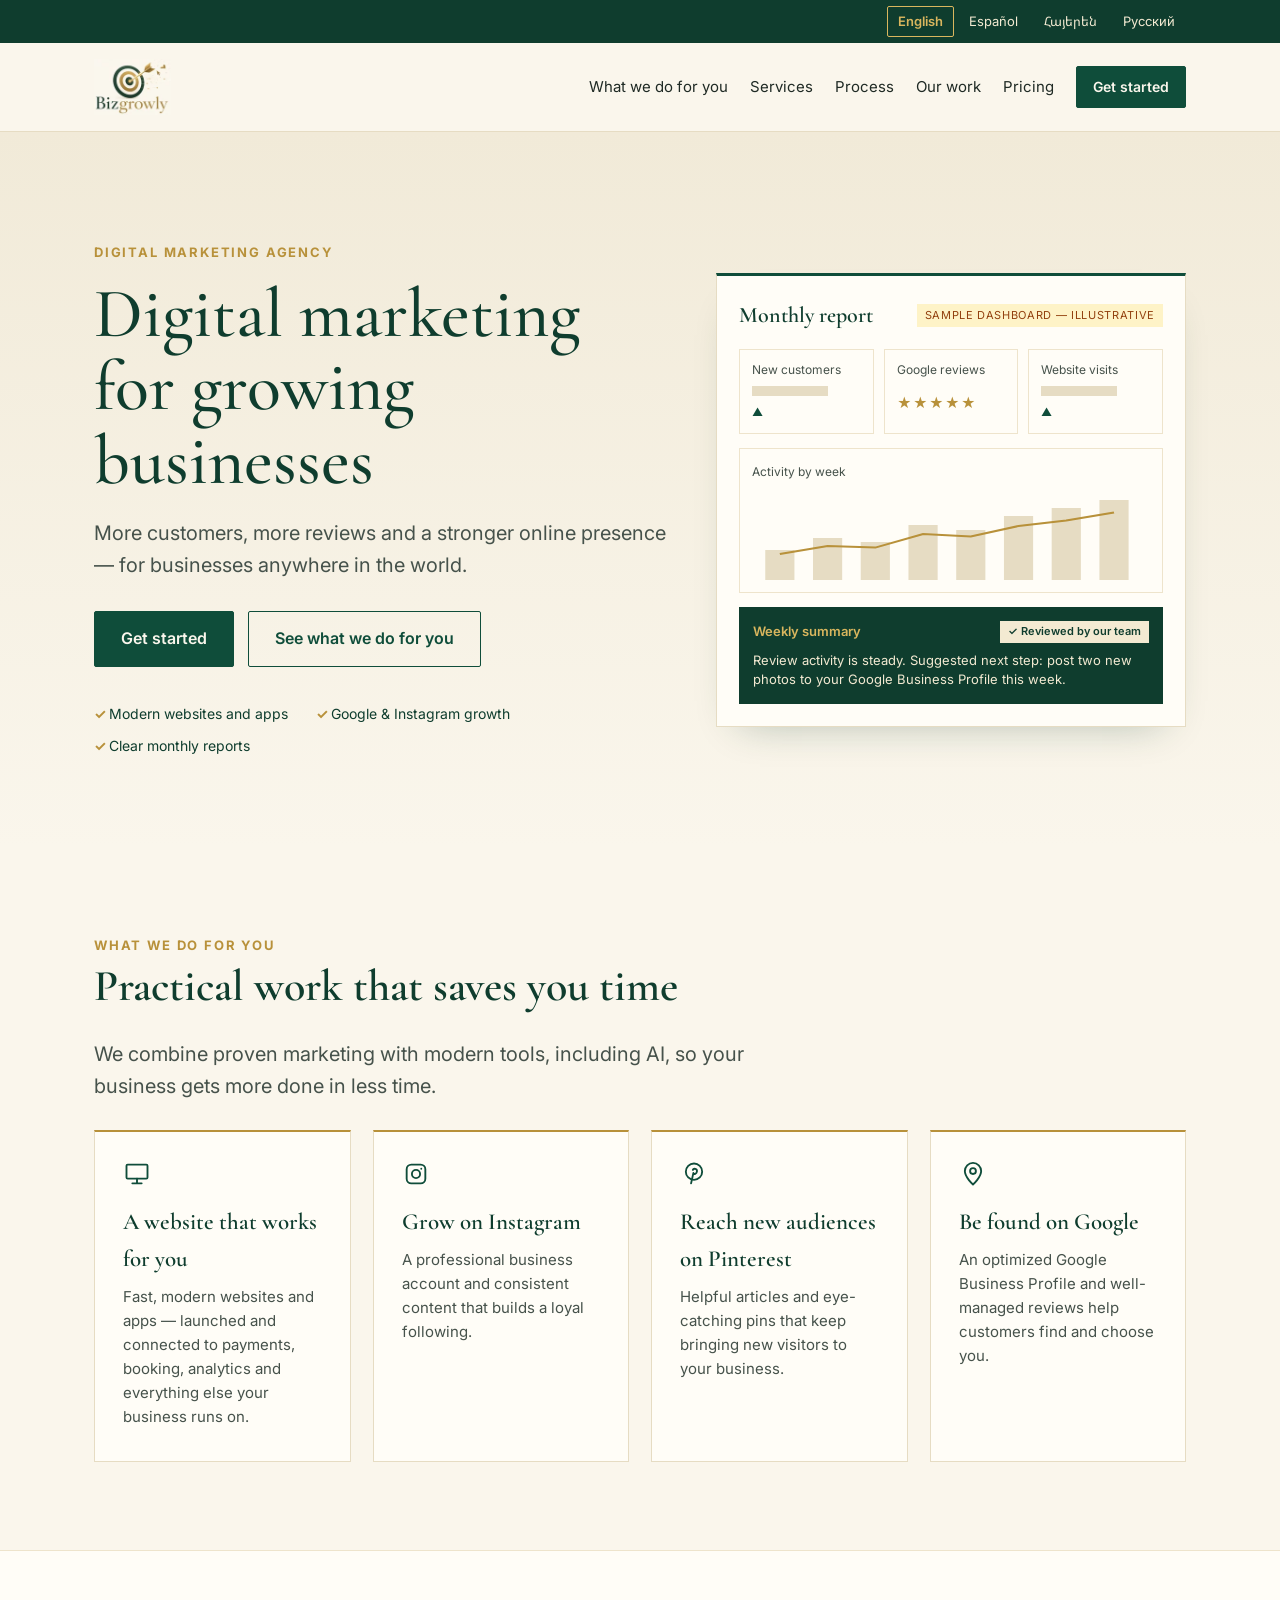
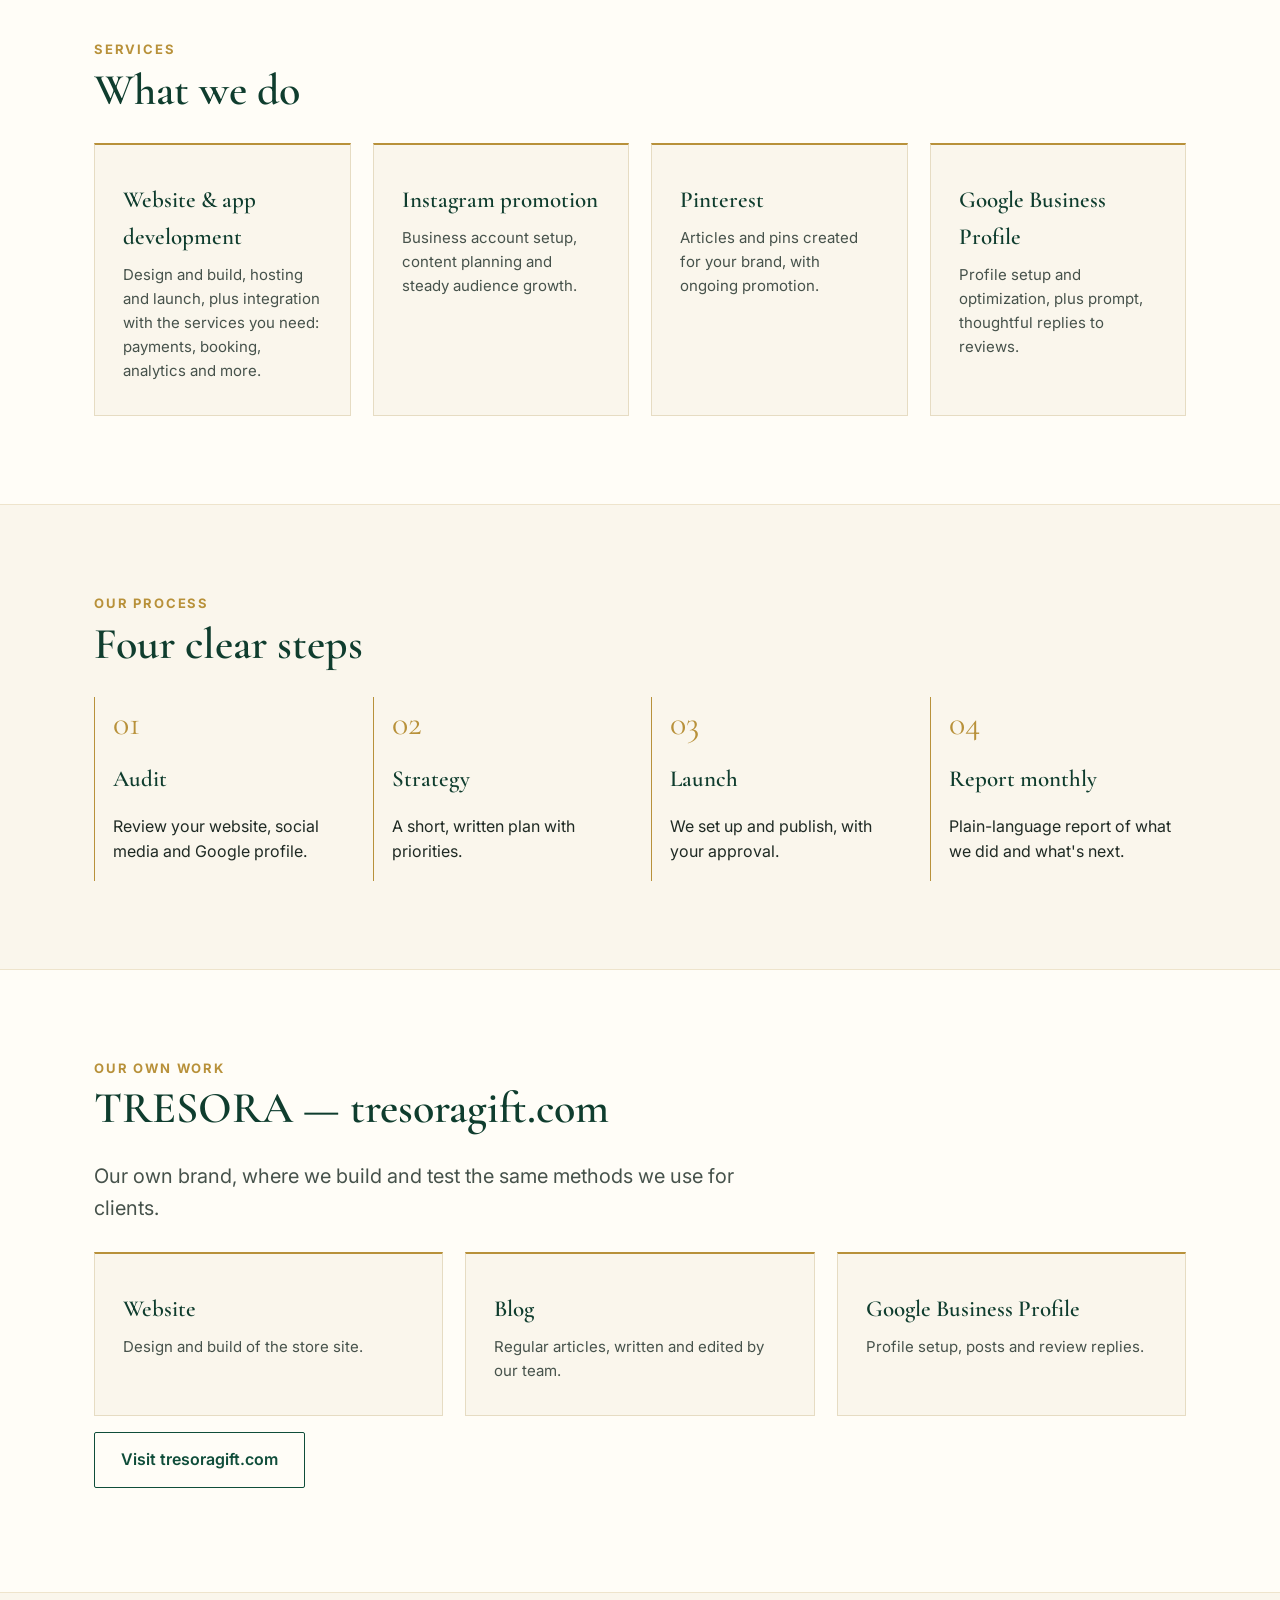
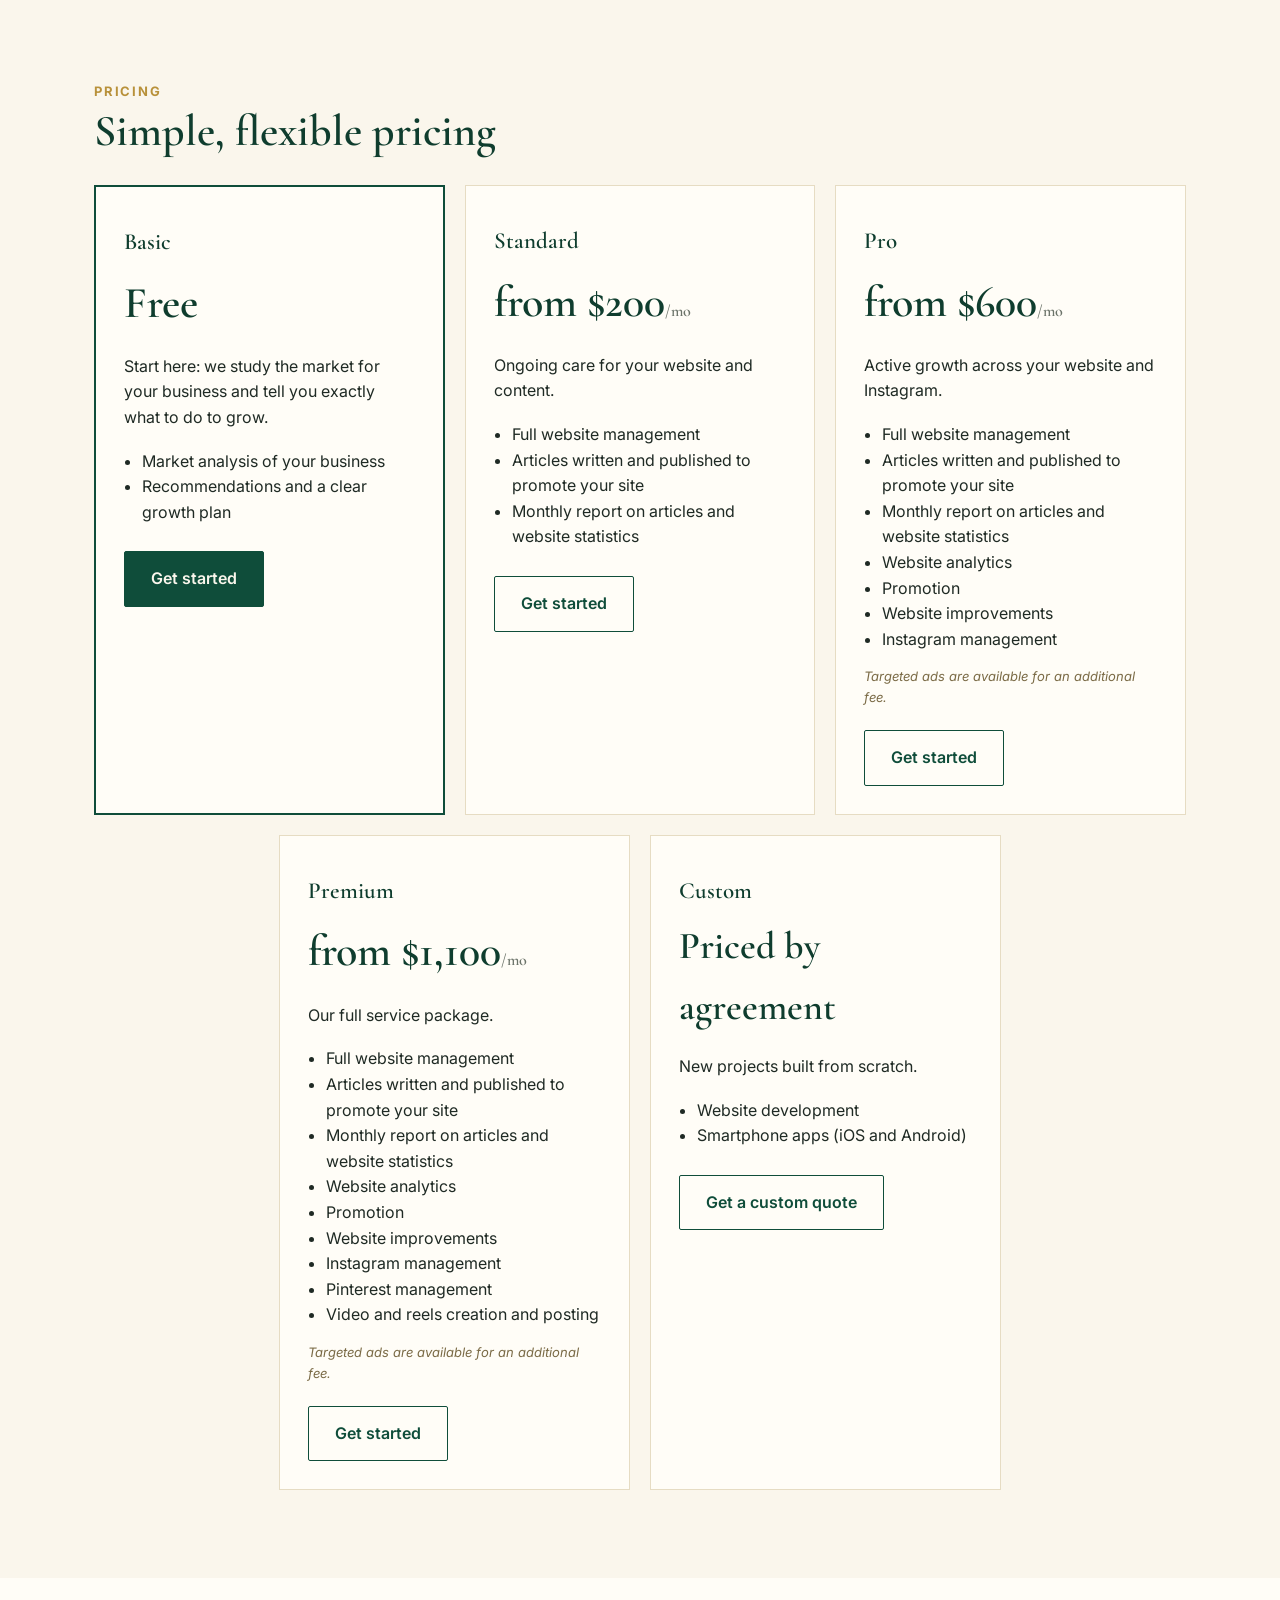
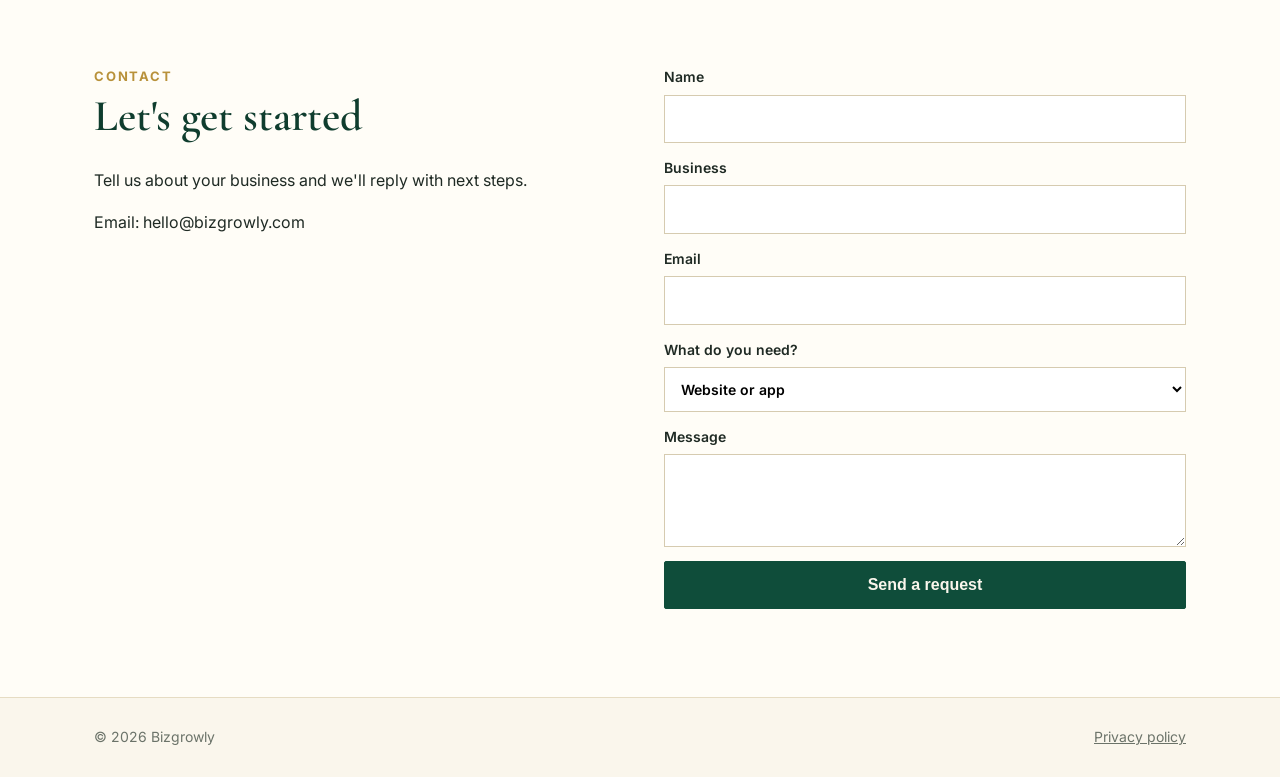
==== index.html @ e297e7fa "Pricing: rebuild into 5 tiers (Basic, Standard, Pro, Premium, Custom)" ====
<!DOCTYPE html>

<html lang="en"><head><meta charset="utf-8"/><script async src="https://www.googletagmanager.com/gtag/js?id=G-X91LLTH92B"></script><script>window.dataLayer=window.dataLayer||[];function gtag(){dataLayer.push(arguments);}gtag('js',new Date());gtag('config','G-X91LLTH92B');</script><meta content="width=device-width,initial-scale=1" name="viewport"/><title data-i18n="i0">Bizgrowly — Digital marketing for growing businesses</title>
<link href="style.css" rel="stylesheet"/><link href="https://fonts.googleapis.com/css2?family=Cormorant+Garamond:wght@500;600;700&amp;family=Inter:wght@400;600;700&amp;family=Noto+Sans+Armenian:wght@400;600&amp;family=Noto+Serif+Armenian:wght@500;600&amp;display=swap" rel="stylesheet"/><script src="i18n.js"></script><meta name="description" content="Bizgrowly builds websites and apps with hosting and integrations, grows brands with Instagram promotion, Pinterest articles and promotion, and Google Business Profile management."/><link rel="canonical" href="https://bizgrowly.com/"/><meta property="og:type" content="website"/><meta property="og:site_name" content="Bizgrowly"/><meta property="og:title" content="Bizgrowly — Digital marketing for growing businesses"/><meta property="og:description" content="Bizgrowly builds websites and apps with hosting and integrations, grows brands with Instagram promotion, Pinterest articles and promotion, and Google Business Profile management."/><meta property="og:url" content="https://bizgrowly.com/"/><meta property="og:image" content="https://bizgrowly.com/assets/og-image.png"/><meta property="og:image:width" content="1200"/><meta property="og:image:height" content="630"/><meta name="twitter:card" content="summary_large_image"/><meta name="twitter:title" content="Bizgrowly — Digital marketing for growing businesses"/><meta name="twitter:description" content="Bizgrowly builds websites and apps with hosting and integrations, grows brands with Instagram promotion, Pinterest articles and promotion, and Google Business Profile management."/><meta name="twitter:image" content="https://bizgrowly.com/assets/og-image.png"/><link rel="icon" href="/favicon.ico?v=2" sizes="any"/><link rel="icon" href="/favicon.png?v=2" sizes="32x32" type="image/png"/><link rel="apple-touch-icon" href="/apple-touch-icon.png?v=2"/><link rel="manifest" href="/site.webmanifest?v=2"/><meta name="theme-color" content="#0f3d2e"/><script type="application/ld+json">{"@context": "https://schema.org", "@type": ["Organization", "ProfessionalService"], "name": "Bizgrowly", "url": "https://bizgrowly.com/", "email": "hello@bizgrowly.com", "logo": "https://bizgrowly.com/apple-touch-icon.png", "image": "https://bizgrowly.com/assets/og-image.png", "description": "Bizgrowly builds websites and apps with hosting and integrations, grows brands with Instagram promotion, Pinterest articles and promotion, and Google Business Profile management.", "hasOfferCatalog": {"@type": "OfferCatalog", "name": "Bizgrowly services", "itemListElement": [{"@type": "Offer", "itemOffered": {"@type": "Service", "name": "Websites & apps with hosting and integrations"}}, {"@type": "Offer", "itemOffered": {"@type": "Service", "name": "Instagram promotion"}}, {"@type": "Offer", "itemOffered": {"@type": "Service", "name": "Pinterest articles & promotion"}}, {"@type": "Offer", "itemOffered": {"@type": "Service", "name": "Google Business Profile"}}]}}</script></head><body><div class="langbar"><div class="wrap"><button data-lang="en" lang="en">English</button><button data-lang="es" lang="es">Español</button><button data-lang="hy" lang="hy">Հայերեն</button><button data-lang="ru" lang="ru">Русский</button></div></div>
<header class="nav"><div class="wrap"><a class="logo" href="/"><picture><source srcset="/assets/logo.webp?v=2" type="image/webp"/><img src="/assets/logo.jpg?v=2" alt="Bizgrowly" width="164" height="120"/></picture></a>
<button aria-label="Menu" class="burger" onclick="document.body.classList.toggle('open')"><i></i><i></i><i></i></button>
<nav><a data-i18n="i1" href="#ai">What we do for you</a><a data-i18n="i2" href="#services">Services</a><a data-i18n="i3" href="#process">Process</a><a data-i18n="i4" href="#work">Our work</a><a data-i18n="i5" href="#pricing">Pricing</a><a class="btn sm" data-i18n="i6" href="#contact">Get started</a></nav></div></header>
<section class="hero"><div class="wrap hgrid"><div class="htext"><p class="kicker" data-i18n="i7">Digital marketing agency</p>
<h1 data-i18n="i8">Digital marketing for growing businesses</h1>
<p class="sub" data-i18n="i9">More customers, more reviews and a stronger online presence — for businesses anywhere in the world.</p>
<div class="cta"><a class="btn" data-i18n="i10" href="#contact">Get started</a><a class="btn ghost" data-i18n="i11" href="#ai">See what we do for you</a></div>
<ul class="pts"><li data-i18n="i12">Modern websites and apps</li><li data-i18n="i13">Google &amp; Instagram growth</li><li data-i18n="i14">Clear monthly reports</li></ul></div><aside aria-label="Sample dashboard" class="dash"><div class="dhead"><span class="dt" data-i18n="d0">Monthly report</span><span class="dlabel" data-i18n="d1">Sample dashboard — illustrative</span></div>
<div class="dcards"><div><span data-i18n="d2">New customers</span><b class="sk"></b><em class="up">▲</em></div><div><span data-i18n="d3">Google reviews</span><b class="stars">★★★★★</b></div><div><span data-i18n="d4">Website visits</span><b class="sk"></b><em class="up">▲</em></div></div>
<div class="chart"><span data-i18n="d5">Activity by week</span><svg preserveaspectratio="none" viewbox="0 0 300 90"><g fill="#e6dcc3"><rect height="30" width="22" x="10" y="60"></rect><rect height="42" width="22" x="46" y="48"></rect><rect height="38" width="22" x="82" y="52"></rect><rect height="55" width="22" x="118" y="35"></rect><rect height="50" width="22" x="154" y="40"></rect><rect height="64" width="22" x="190" y="26"></rect><rect height="72" width="22" x="226" y="18"></rect><rect height="80" width="22" x="262" y="10"></rect></g><polyline fill="none" points="21,64.0 57,56.0 93,57.599999999999994 129,44.0 165,46.4 201,36.0 237,30.4 273,22.4" stroke="#b8913a" stroke-width="2"></polyline></svg></div>
<div class="sum"><div class="sh"><span data-i18n="d6">Weekly summary</span><span class="ok" data-i18n="d7">✓ Reviewed by our team</span></div><p data-i18n="d8">Review activity is steady. Suggested next step: post two new photos to your Google Business Profile this week.</p></div></aside></div></section>
<section id="ai"><div class="wrap"><p class="kicker" data-i18n="i15">What we do for you</p><h2 data-i18n="i16">Practical work that saves you time</h2>
<p class="lead" data-i18n="i17">We combine proven marketing with modern tools, including AI, so your business gets more done in less time.</p><div class="grid g4">
<div class="card"><svg fill="none" height="28" stroke="#0f4d3a" stroke-linecap="round" stroke-linejoin="round" stroke-width="1.6" viewbox="0 0 24 24" width="28"><rect height="12" rx="1" width="18" x="3" y="4"></rect><path d="M8 20h8M12 16v4"></path></svg><h3 data-i18n="i18">A website that works for you</h3><p data-i18n="i19">Fast, modern websites and apps — launched and connected to payments, booking, analytics and everything else your business runs on.</p></div>
<div class="card"><svg fill="none" height="28" stroke="#0f4d3a" stroke-linecap="round" stroke-linejoin="round" stroke-width="1.6" viewbox="0 0 24 24" width="28"><rect height="16" rx="4" width="16" x="4" y="4"></rect><circle cx="12" cy="12" r="3.5"></circle><path d="M16.5 7.5h.01"></path></svg><h3 data-i18n="i20">Grow on Instagram</h3><p data-i18n="i21">A professional business account and consistent content that builds a loyal following.</p></div>
<div class="card"><svg fill="none" height="28" stroke="#0f4d3a" stroke-linecap="round" stroke-linejoin="round" stroke-width="1.6" viewbox="0 0 24 24" width="28"><circle cx="12" cy="10" r="7"></circle><path d="M11 8.5c.5-1.5 4-1.5 3.5 1.5-.3 2-2.5 2.5-3 1.5M11.5 11l-2 9"></path></svg><h3 data-i18n="i22">Reach new audiences on Pinterest</h3><p data-i18n="i23">Helpful articles and eye-catching pins that keep bringing new visitors to your business.</p></div>
<div class="card"><svg fill="none" height="28" stroke="#0f4d3a" stroke-linecap="round" stroke-linejoin="round" stroke-width="1.6" viewbox="0 0 24 24" width="28"><path d="M12 21s-7-6.2-7-11.5A7 7 0 0 1 19 9.5C19 14.8 12 21 12 21z"></path><circle cx="12" cy="9.5" r="2.5"></circle></svg><h3 data-i18n="i24">Be found on Google</h3><p data-i18n="i25">An optimized Google Business Profile and well-managed reviews help customers find and choose you.</p></div>
</div></div></section>
<section class="alt" id="services"><div class="wrap"><p class="kicker" data-i18n="i30">Services</p><h2 data-i18n="i31">What we do</h2><div class="grid g4">
<div class="card"><h3 data-i18n="i32">Website &amp; app development</h3><p data-i18n="i33">Design and build, hosting and launch, plus integration with the services you need: payments, booking, analytics and more.</p></div>
<div class="card"><h3 data-i18n="i34">Instagram promotion</h3><p data-i18n="i35">Business account setup, content planning and steady audience growth.</p></div>
<div class="card"><h3 data-i18n="i36">Pinterest</h3><p data-i18n="i37">Articles and pins created for your brand, with ongoing promotion.</p></div>
<div class="card"><h3 data-i18n="i38">Google Business Profile</h3><p data-i18n="i39">Profile setup and optimization, plus prompt, thoughtful replies to reviews.</p></div></div></div></section>
<section id="process"><div class="wrap"><p class="kicker" data-i18n="i40">Our process</p><h2 data-i18n="i41">Four clear steps</h2><div class="grid g4 steps">
<div><span class="num" data-i18n="i42">01</span><h3 data-i18n="i43">Audit</h3><p data-i18n="i44">Review your website, social media and Google profile.</p></div>
<div><span class="num" data-i18n="i45">02</span><h3 data-i18n="i46">Strategy</h3><p data-i18n="i47">A short, written plan with priorities.</p></div>
<div><span class="num" data-i18n="i48">03</span><h3 data-i18n="i49">Launch</h3><p data-i18n="i50">We set up and publish, with your approval.</p></div>
<div><span class="num" data-i18n="i51">04</span><h3 data-i18n="i52">Report monthly</h3><p data-i18n="i53">Plain-language report of what we did and what's next.</p></div></div>
</div></section>
<section class="alt" id="work"><div class="wrap"><p class="kicker" data-i18n="i58">Our own work</p><h2 data-i18n="i59">TRESORA — tresoragift.com</h2><p class="lead" data-i18n="i60">Our own brand, where we build and test the same methods we use for clients.</p><div class="grid g3">
<div class="card"><h3 data-i18n="i61">Website</h3><p data-i18n="i62">Design and build of the store site.</p></div><div class="card"><h3 data-i18n="i63">Blog</h3><p data-i18n="i64">Regular articles, written and edited by our team.</p></div><div class="card"><h3 data-i18n="i65">Google Business Profile</h3><p data-i18n="i66">Profile setup, posts and review replies.</p></div></div>
<p><a class="btn ghost" data-i18n="i67" href="https://tresoragift.com" rel="noopener" target="_blank">Visit tresoragift.com</a></p></div></section>
<section id="pricing"><div class="wrap"><p class="kicker" data-i18n="i68">Pricing</p><h2 data-i18n="i69">Simple, flexible pricing</h2><div class="plans">
<div class="plan feat"><h3 data-i18n="pl1t">Basic</h3><div class="price" data-i18n="pl1p">Free</div><p data-i18n="pl1d">Start here: we study the market for your business and tell you exactly what to do to grow.</p><ul><li data-i18n="pl1b1">Market analysis of your business</li><li data-i18n="pl1b2">Recommendations and a clear growth plan</li></ul><a class="btn" data-i18n="pl1c" href="#contact">Get started</a></div>
<div class="plan"><h3 data-i18n="pl2t">Standard</h3><div class="price" data-i18n="pl2p">from $200<small>/mo</small></div><p data-i18n="pl2d">Ongoing care for your website and content.</p><ul><li data-i18n="pl2b1">Full website management</li><li data-i18n="pl2b2">Articles written and published to promote your site</li><li data-i18n="pl2b3">Monthly report on articles and website statistics</li></ul><a class="btn ghost" data-i18n="pl2c" href="#contact">Get started</a></div>
<div class="plan"><h3 data-i18n="pl3t">Pro</h3><div class="price" data-i18n="pl3p">from $600<small>/mo</small></div><p data-i18n="pl3d">Active growth across your website and Instagram.</p><ul><li data-i18n="pl3b1">Full website management</li><li data-i18n="pl3b2">Articles written and published to promote your site</li><li data-i18n="pl3b3">Monthly report on articles and website statistics</li><li data-i18n="pl3b4">Website analytics</li><li data-i18n="pl3b5">Promotion</li><li data-i18n="pl3b6">Website improvements</li><li data-i18n="pl3b7">Instagram management</li></ul><p class="plan-note" data-i18n="pl3n">Targeted ads are available for an additional fee.</p><a class="btn ghost" data-i18n="pl3c" href="#contact">Get started</a></div>
<div class="plan"><h3 data-i18n="pl4t">Premium</h3><div class="price" data-i18n="pl4p">from $1,100<small>/mo</small></div><p data-i18n="pl4d">Our full service package.</p><ul><li data-i18n="pl4b1">Full website management</li><li data-i18n="pl4b2">Articles written and published to promote your site</li><li data-i18n="pl4b3">Monthly report on articles and website statistics</li><li data-i18n="pl4b4">Website analytics</li><li data-i18n="pl4b5">Promotion</li><li data-i18n="pl4b6">Website improvements</li><li data-i18n="pl4b7">Instagram management</li><li data-i18n="pl4b8">Pinterest management</li><li data-i18n="pl4b9">Video and reels creation and posting</li></ul><p class="plan-note" data-i18n="pl4n">Targeted ads are available for an additional fee.</p><a class="btn ghost" data-i18n="pl4c" href="#contact">Get started</a></div>
<div class="plan"><h3 data-i18n="pl5t">Custom</h3><div class="price" data-i18n="pl5p" style="font-size:38px">Priced by agreement</div><p data-i18n="pl5d">New projects built from scratch.</p><ul><li data-i18n="pl5b1">Website development</li><li data-i18n="pl5b2">Smartphone apps (iOS and Android)</li></ul><a class="btn ghost" data-i18n="pl5c" href="#contact">Get a custom quote</a></div>
</div>
</div></section>
<section id="contact"><div class="wrap two"><div><p class="kicker" data-i18n="i89">Contact</p><h2 data-i18n="i90">Let's get started</h2><p data-i18n="i91">Tell us about your business and we'll reply with next steps.</p><p data-i18n="i92">Email: hello@bizgrowly.com</p></div>
<div><form id="lead" action="https://api.web3forms.com/submit" method="POST"><input type="text" name="botcheck" style="display:none" tabindex="-1" autocomplete="off"/><label><span data-i18n="i93">Name</span><input name="name" required=""/></label><label><span data-i18n="i94">Business</span><input name="business" required=""/></label><label><span data-i18n="i95">Email</span><input type="email" name="email" required=""/></label><label><span data-i18n="i96">What do you need?</span><select name="service"><option data-i18n="i97">Website or app</option><option data-i18n="i98">Instagram</option><option data-i18n="i99">Pinterest</option><option data-i18n="i100">Google Business Profile</option></select></label><label><span data-i18n="i102">Message</span><textarea name="message" rows="3"></textarea></label><button class="btn" data-i18n="i103">Send a request</button></form>
<p class="note" data-i18n="i104" hidden="" id="thanks">Thank you — we'll be in touch soon.</p>
<p class="note" data-i18n="i107" hidden="" id="formerr">Sorry, your request could not be sent. Please try again or email us at hello@bizgrowly.com.</p></div></div></section>
<footer><div class="wrap fr"><span data-i18n="i105">© 2026 Bizgrowly</span><a data-i18n="i106" href="privacy.html">Privacy policy</a></div></footer>
<script>document.getElementById('lead').addEventListener('submit',async e=>{e.preventDefault();const f=e.target,b=f.querySelector('button'),err=document.getElementById('formerr');err.hidden=true;b.disabled=true;const d=new FormData(f);d.append('access_key','e6ab603d-353d-4473-8d6c-ac8eb48db0bb');d.append('subject','New request from bizgrowly.com');d.append('from_name','Bizgrowly website');try{const r=await fetch('https://api.web3forms.com/submit',{method:'POST',headers:{Accept:'application/json'},body:d});const j=await r.json().catch(()=>({}));if(!r.ok||String(j.success)!=='true')throw 0;f.hidden=true;document.getElementById('thanks').hidden=false;if(typeof gtag==='function')gtag('event','generate_lead',{form:'contact'})}catch(x){err.hidden=false}finally{b.disabled=false}});document.querySelectorAll('nav a').forEach(a=>a.onclick=()=>document.body.classList.remove('open'))</script></body></html>
---- style.css ----
*{box-sizing:border-box}body{margin:0;font:16px/1.6 Inter,sans-serif;color:#1f2a24;background:#faf6ec}.wrap{max-width:1140px;margin:0 auto;padding:0 24px}a{color:inherit;text-decoration:none}
h1,h2,h3,.logo,.price{font-family:"Cormorant Garamond",serif;font-weight:600;color:#0f3d2e}h1{font-size:clamp(40px,6vw,70px);line-height:1.05;margin:.2em 0;font-weight:500;max-width:860px}h2{font-size:clamp(30px,4vw,44px);line-height:1.15;margin:.1em 0 .6em}h3{font-size:23px;margin:.4em 0 .3em}
.nav{position:sticky;top:0;z-index:9;background:#faf6ecf2;border-bottom:1px solid #e6dcc3}.nav .wrap{display:flex;justify-content:space-between;align-items:center;padding-top:16px;padding-bottom:16px}.nav nav{display:flex;gap:22px;align-items:center;font-size:15px}.logo{font-size:26px}.logo span{color:#b8913a;font-style:italic}
.burger{display:none;background:none;border:0;padding:6px;cursor:pointer}.burger i{display:block;width:24px;height:2px;background:#0f3d2e;margin:5px 0}
section{padding:88px 0}.alt{background:#fffdf7;border-top:1px solid #eee4cc;border-bottom:1px solid #eee4cc}
.btn{display:inline-block;padding:14px 26px;border-radius:2px;font-weight:600;border:1px solid #0f4d3a;cursor:pointer;font-size:16px;background:#0f4d3a;color:#faf6ec}.btn.sm{padding:9px 16px;font-size:14px}.btn.ghost{background:transparent;color:#0f4d3a}.cta{display:flex;gap:14px;flex-wrap:wrap;margin-top:30px}
.hero{background:linear-gradient(#f1ead8,#faf6ec);padding:110px 0 90px}.sub,.lead{font-size:20px;max-width:680px;color:#46524b}.kicker{text-transform:uppercase;letter-spacing:.14em;font-size:13px;font-weight:700;color:#b8913a;margin:0}
.pts{display:flex;flex-wrap:wrap;gap:10px 28px;list-style:none;padding:0;margin:36px 0 0;font-size:14px;color:#0f3d2e}.pts li:before{content:"✓ ";color:#b8913a;font-weight:700}
.grid{display:grid;gap:22px;margin-top:28px}.g3{grid-template-columns:repeat(3,1fr)}.g4{grid-template-columns:repeat(4,1fr)}.card{padding:28px;background:#fffdf7;border:1px solid #e6dcc3;border-top:2px solid #b8913a}.alt .card{background:#faf6ec}.card p{margin:.3em 0;color:#46524b;font-size:15px}.card b{color:#0f3d2e}
.steps>div{border-left:1px solid #b8913a;padding-left:18px}.num{font-family:"Cormorant Garamond",serif;font-size:34px;color:#b8913a}
.note{margin-top:44px;padding:26px 30px;border:1px solid #0f4d3a;background:#fffdf7}.note ul{margin:.4em 0 0;padding-left:20px}
.offer{background:#0f3d2e;color:#f3ead2;text-align:center}.offer h2{color:#d9b65e}.ph,.tag{display:inline-block;font:600 12px Inter,sans-serif;padding:3px 10px;background:#fef3c7;color:#92400e;vertical-align:middle;letter-spacing:.04em;text-transform:uppercase}
.plans{display:grid;grid-template-columns:repeat(3,1fr);gap:22px;margin-top:28px}.plan{padding:32px;background:#fffdf7;border:1px solid #e6dcc3}.plan.feat{border:2px solid #0f4d3a}.price{font-size:50px}.price small{font-size:16px;color:#6b7369}.plan ul{padding-left:18px;margin:18px 0 26px}.fine{font-size:14px;color:#6b7369;margin-top:24px}
.two{display:grid;grid-template-columns:1fr 1fr;gap:48px}#contact{background:#fffdf7}form{display:grid;gap:14px}label{display:grid;gap:6px;font-weight:600;font-size:14px}input,select,textarea{font:inherit;padding:12px;border:1px solid #d6cbb0;background:#fff;border-radius:0}
footer{padding:28px 0;font-size:14px;color:#6b7369;border-top:1px solid #e6dcc3}.fr{display:flex;justify-content:space-between;flex-wrap:wrap;gap:10px}footer a{text-decoration:underline}
@media(max-width:900px){.g3,.g4,.plans{grid-template-columns:1fr 1fr}}
@media(max-width:760px){.g3,.g4,.plans,.two{grid-template-columns:1fr}section{padding:60px 0}.hero{padding:70px 0 60px}.burger{display:block}.nav nav{display:none;position:absolute;top:100%;left:0;right:0;flex-direction:column;align-items:flex-start;padding:16px 24px 24px;background:#faf6ec;border-bottom:1px solid #e6dcc3}.open .nav nav{display:flex}}
.langbar{background:#0f3d2e;color:#f3ead2;font-size:13px}.langbar .wrap{display:flex;justify-content:flex-end;gap:4px;padding-top:6px;padding-bottom:6px;flex-wrap:wrap}.langbar button{background:none;border:1px solid transparent;color:#f3ead2;font:inherit;padding:4px 10px;cursor:pointer;border-radius:2px}.langbar button:hover{border-color:#b8913a55}.langbar button[aria-pressed=true]{border-color:#d9b65e;color:#d9b65e;font-weight:600}
body{font-family:Inter,"Noto Sans Armenian",sans-serif}h1,h2,h3,.logo,.price,.num{font-family:"Cormorant Garamond","Noto Serif Armenian",serif}
:lang(hy) h1{font-size:clamp(32px,5vw,58px);line-height:1.15}:lang(hy) h2{font-size:clamp(26px,3.4vw,38px)}
@media(max-width:760px){.langbar .wrap{justify-content:center}.langbar button{padding:4px 8px}.nav nav{top:100%}}
.logo,.nav nav a{white-space:nowrap}html:not([lang=en]) .nav nav{gap:16px;font-size:14px}
@media(min-width:761px) and (max-width:1180px){html:not([lang=en]) .burger{display:block}html:not([lang=en]) .nav nav{display:none;position:absolute;top:100%;left:0;right:0;flex-direction:column;align-items:flex-start;padding:16px 24px 24px;background:#faf6ec;border-bottom:1px solid #e6dcc3}html:not([lang=en]).open .nav nav,html:not([lang=en]) .open .nav nav{display:flex}}
.nav .wrap{gap:24px}
@media(min-width:761px) and (max-width:1400px){html[lang=hy] .burger{display:block}html[lang=hy] .nav nav{display:none;position:absolute;top:100%;left:0;right:0;flex-direction:column;align-items:flex-start;padding:16px 24px 24px;background:#faf6ec;border-bottom:1px solid #e6dcc3}html[lang=hy] .open .nav nav{display:flex}}
.hgrid{display:grid;grid-template-columns:1.1fr .9fr;gap:48px;align-items:center}.htext{min-width:0}
.dash{background:#fffdf7;border:1px solid #e6dcc3;border-top:3px solid #0f4d3a;padding:22px;box-shadow:0 18px 40px -24px #0f3d2e55;font-size:13px;min-width:0}
.dhead{display:flex;justify-content:space-between;align-items:center;gap:10px;flex-wrap:wrap;margin-bottom:16px}.dt{font-family:"Cormorant Garamond","Noto Serif Armenian",serif;font-size:22px;font-weight:600;color:#0f3d2e}.dlabel{font-size:11px;text-transform:uppercase;letter-spacing:.06em;background:#fef3c7;color:#92400e;padding:3px 8px}
.dcards{display:grid;grid-template-columns:repeat(3,1fr);gap:10px}.dcards>div{border:1px solid #eee4cc;padding:12px;display:grid;gap:8px;min-width:0}.dcards span{color:#46524b;font-size:12px;line-height:1.3}.sk{display:block;height:10px;width:70%;background:#e6dcc3}.up{color:#0f4d3a;font-style:normal;font-size:11px}.stars{color:#b8913a;font-size:14px;letter-spacing:1px}
.chart{margin-top:14px;border:1px solid #eee4cc;padding:12px}.chart span{color:#46524b;font-size:12px}.chart svg{display:block;width:100%;height:90px;margin-top:8px}
.sum{margin-top:14px;background:#0f3d2e;color:#f3ead2;padding:14px}.sh{display:flex;justify-content:space-between;gap:8px;flex-wrap:wrap;font-weight:600;color:#d9b65e}.ok{background:#f3ead2;color:#0f3d2e;font-size:11px;padding:2px 8px}.sum p{margin:8px 0 0;font-size:13px;line-height:1.5}
@media(max-width:960px){.hgrid{grid-template-columns:1fr}.dash{max-width:560px}}
.dcards span{overflow-wrap:anywhere;hyphens:auto}@media(max-width:480px){.dash{padding:16px}.dcards{gap:8px}.dcards>div{padding:10px}.dcards span{font-size:11px}}
.policy .wrap{max-width:820px}
.policy h2{font-size:clamp(20px,2.4vw,26px);margin:1.6em 0 .5em}
.policy p,.policy li{line-height:1.7}
.policy ul{padding-left:1.3em}
.policy .updated{opacity:.75;font-size:14px}

.logo{display:flex;align-items:center;line-height:0}.logo img{height:56px;width:auto;max-width:none;object-fit:contain;display:block}@media(max-width:760px){.logo img{height:42px}}
.plan .plan-note{font-size:13px;color:#7a6a45;font-style:italic;margin:-12px 0 22px}
@media(min-width:901px){.plans{grid-template-columns:repeat(6,1fr);gap:20px}.plans .plan{grid-column:span 2;padding:28px}.plans .plan:nth-child(4){grid-column:2/4}.plans .plan:nth-child(5){grid-column:4/6}.plans .price{font-size:44px}}
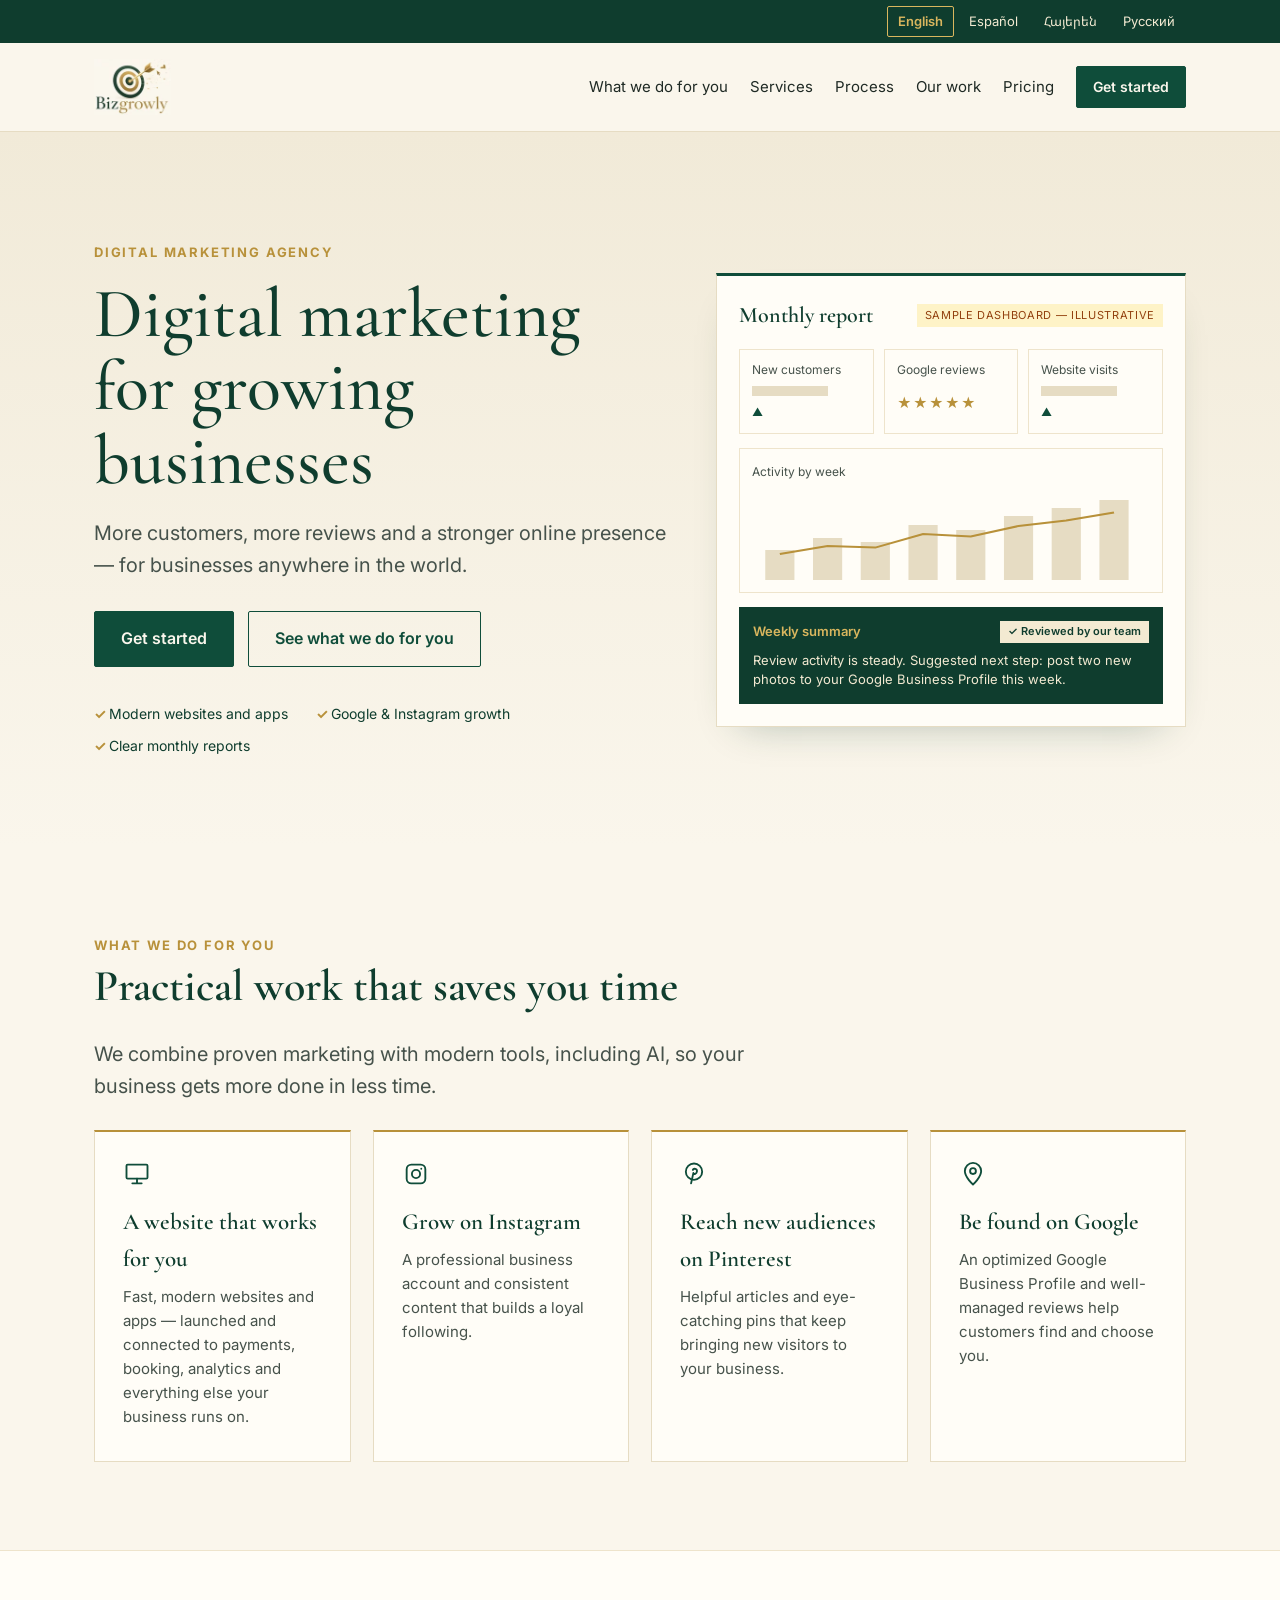
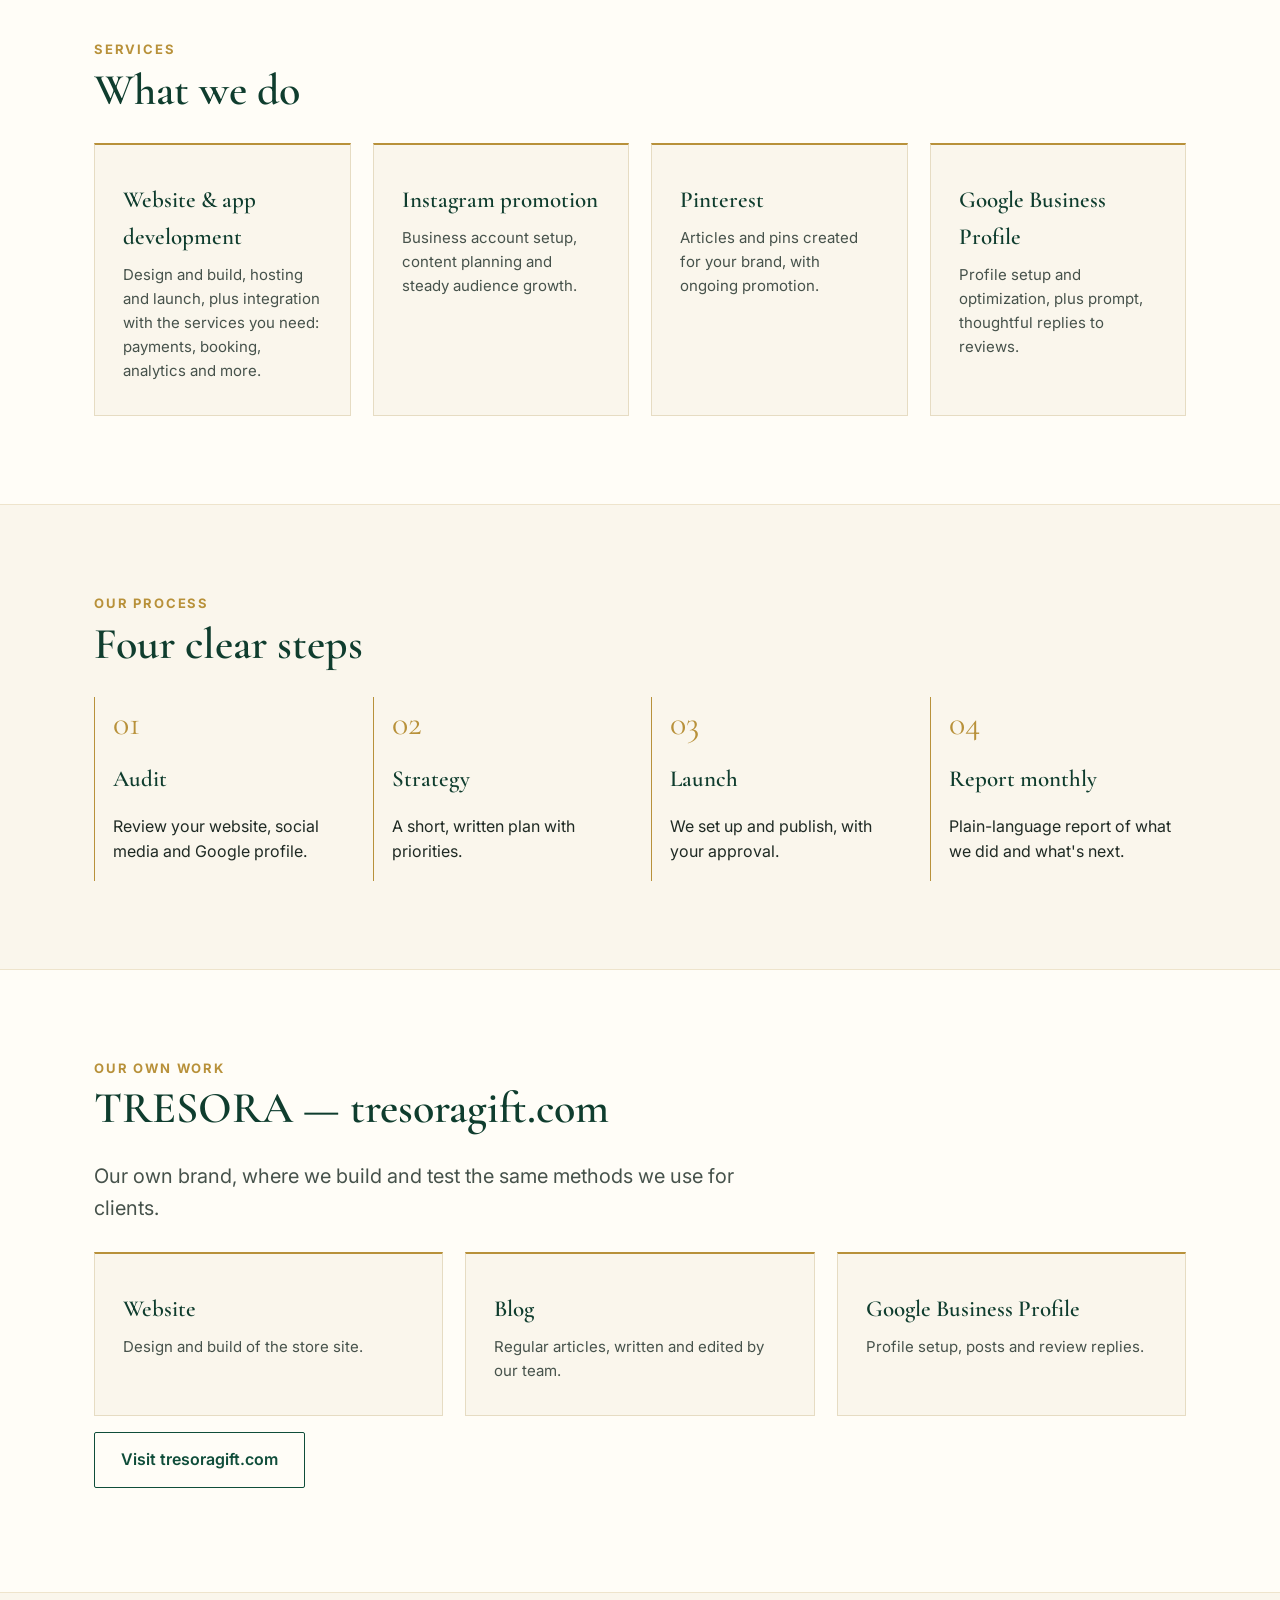
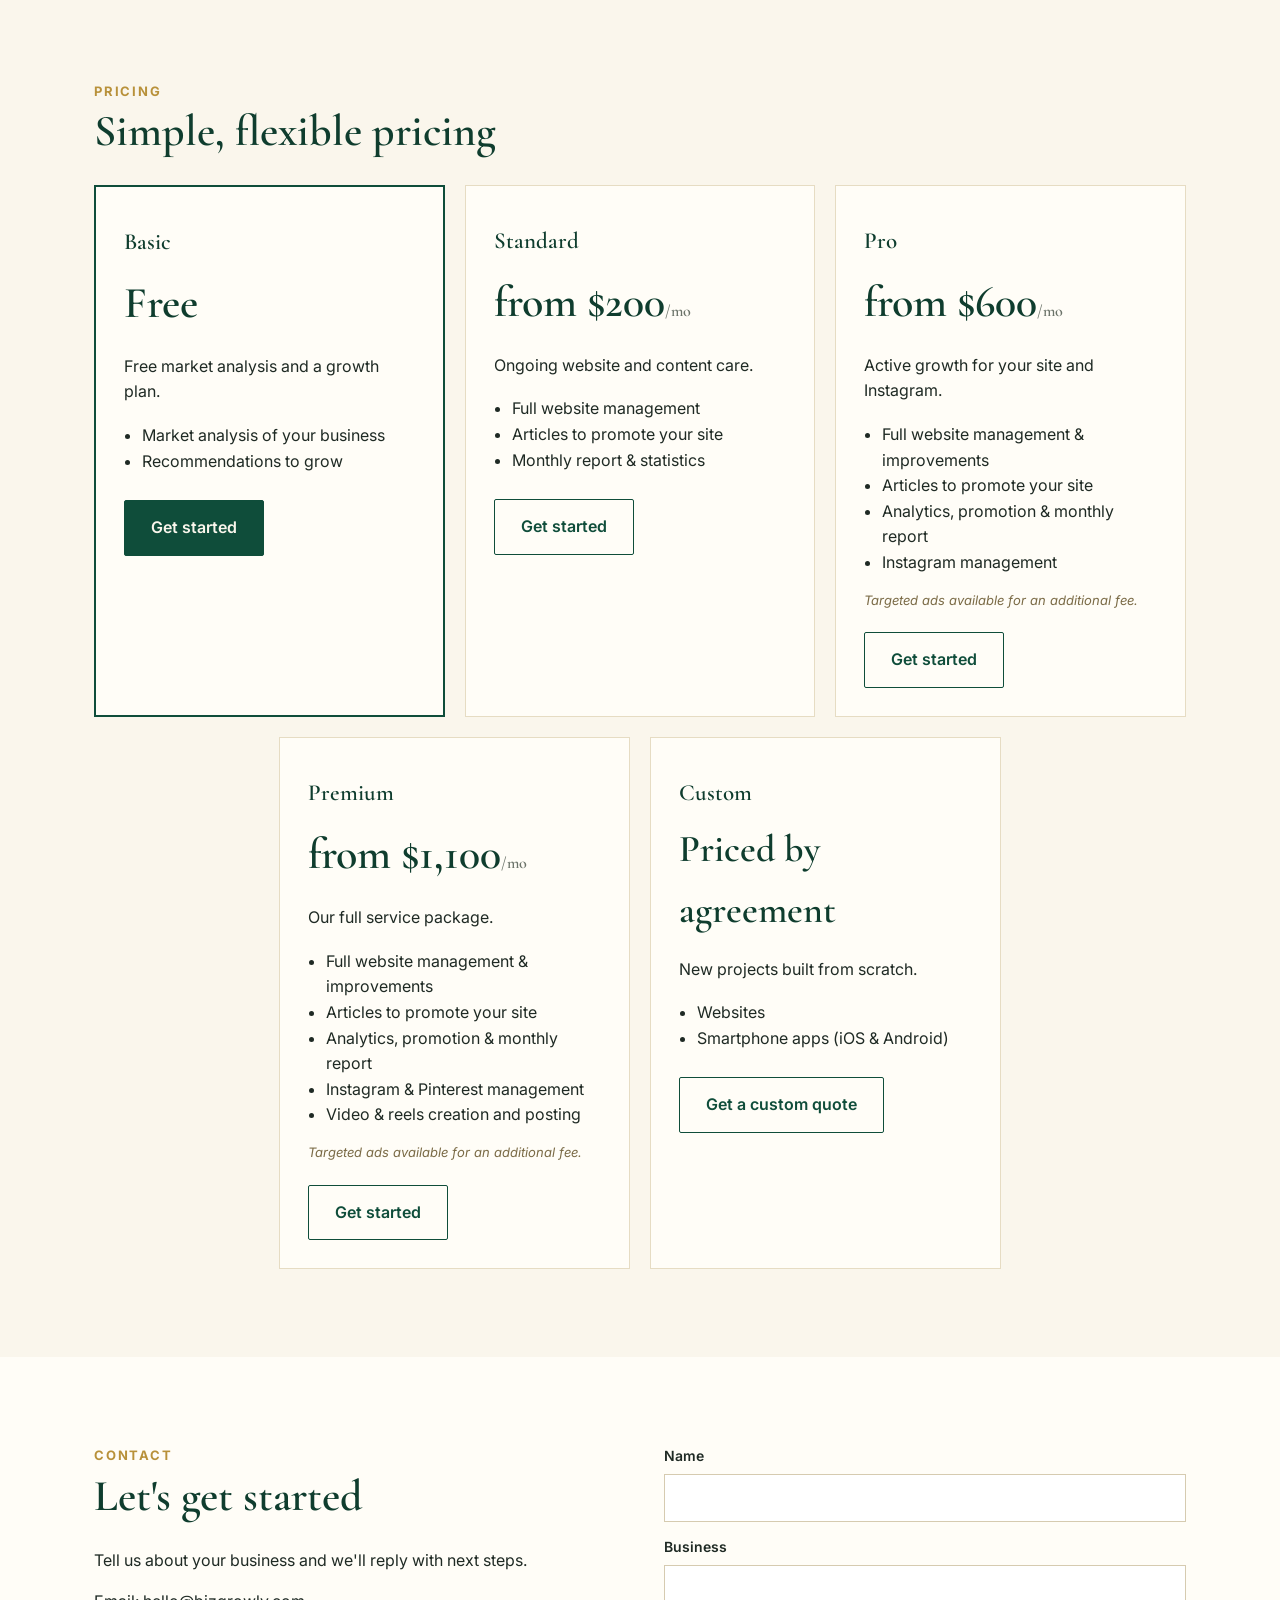
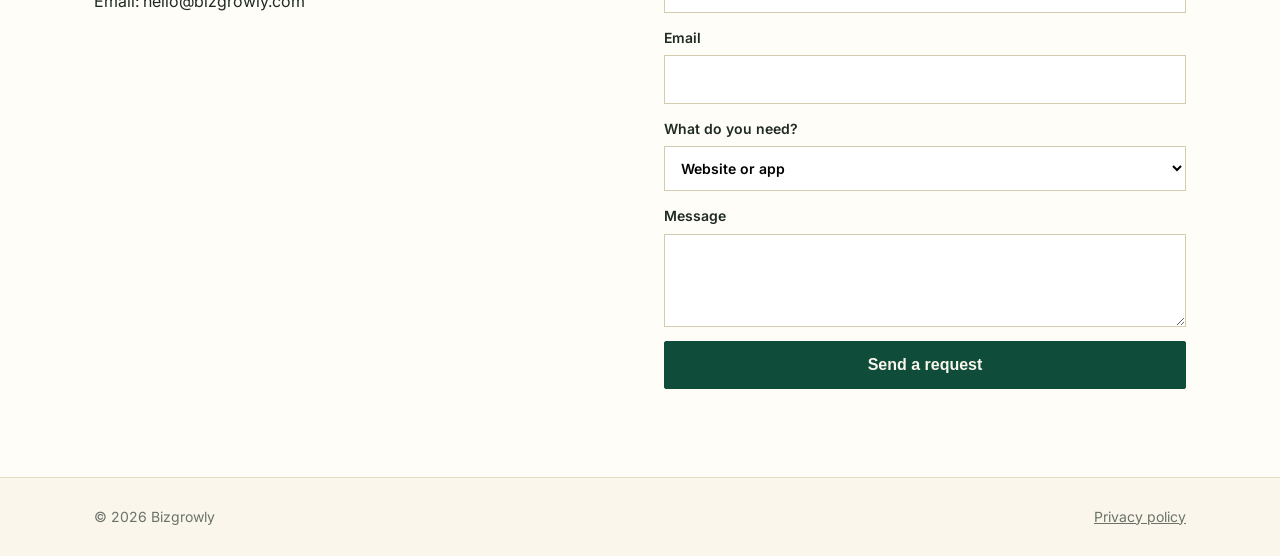
==== commit 20677554: "Pricing: merge and shorten plan bullets" ====
--- a/index.html
+++ b/index.html
@@ -35,11 +35,11 @@
 <div class="card"><h3 data-i18n="i61">Website</h3><p data-i18n="i62">Design and build of the store site.</p></div><div class="card"><h3 data-i18n="i63">Blog</h3><p data-i18n="i64">Regular articles, written and edited by our team.</p></div><div class="card"><h3 data-i18n="i65">Google Business Profile</h3><p data-i18n="i66">Profile setup, posts and review replies.</p></div></div>
 <p><a class="btn ghost" data-i18n="i67" href="https://tresoragift.com" rel="noopener" target="_blank">Visit tresoragift.com</a></p></div></section>
 <section id="pricing"><div class="wrap"><p class="kicker" data-i18n="i68">Pricing</p><h2 data-i18n="i69">Simple, flexible pricing</h2><div class="plans">
-<div class="plan feat"><h3 data-i18n="pl1t">Basic</h3><div class="price" data-i18n="pl1p">Free</div><p data-i18n="pl1d">Start here: we study the market for your business and tell you exactly what to do to grow.</p><ul><li data-i18n="pl1b1">Market analysis of your business</li><li data-i18n="pl1b2">Recommendations and a clear growth plan</li></ul><a class="btn" data-i18n="pl1c" href="#contact">Get started</a></div>
-<div class="plan"><h3 data-i18n="pl2t">Standard</h3><div class="price" data-i18n="pl2p">from $200<small>/mo</small></div><p data-i18n="pl2d">Ongoing care for your website and content.</p><ul><li data-i18n="pl2b1">Full website management</li><li data-i18n="pl2b2">Articles written and published to promote your site</li><li data-i18n="pl2b3">Monthly report on articles and website statistics</li></ul><a class="btn ghost" data-i18n="pl2c" href="#contact">Get started</a></div>
-<div class="plan"><h3 data-i18n="pl3t">Pro</h3><div class="price" data-i18n="pl3p">from $600<small>/mo</small></div><p data-i18n="pl3d">Active growth across your website and Instagram.</p><ul><li data-i18n="pl3b1">Full website management</li><li data-i18n="pl3b2">Articles written and published to promote your site</li><li data-i18n="pl3b3">Monthly report on articles and website statistics</li><li data-i18n="pl3b4">Website analytics</li><li data-i18n="pl3b5">Promotion</li><li data-i18n="pl3b6">Website improvements</li><li data-i18n="pl3b7">Instagram management</li></ul><p class="plan-note" data-i18n="pl3n">Targeted ads are available for an additional fee.</p><a class="btn ghost" data-i18n="pl3c" href="#contact">Get started</a></div>
-<div class="plan"><h3 data-i18n="pl4t">Premium</h3><div class="price" data-i18n="pl4p">from $1,100<small>/mo</small></div><p data-i18n="pl4d">Our full service package.</p><ul><li data-i18n="pl4b1">Full website management</li><li data-i18n="pl4b2">Articles written and published to promote your site</li><li data-i18n="pl4b3">Monthly report on articles and website statistics</li><li data-i18n="pl4b4">Website analytics</li><li data-i18n="pl4b5">Promotion</li><li data-i18n="pl4b6">Website improvements</li><li data-i18n="pl4b7">Instagram management</li><li data-i18n="pl4b8">Pinterest management</li><li data-i18n="pl4b9">Video and reels creation and posting</li></ul><p class="plan-note" data-i18n="pl4n">Targeted ads are available for an additional fee.</p><a class="btn ghost" data-i18n="pl4c" href="#contact">Get started</a></div>
-<div class="plan"><h3 data-i18n="pl5t">Custom</h3><div class="price" data-i18n="pl5p" style="font-size:38px">Priced by agreement</div><p data-i18n="pl5d">New projects built from scratch.</p><ul><li data-i18n="pl5b1">Website development</li><li data-i18n="pl5b2">Smartphone apps (iOS and Android)</li></ul><a class="btn ghost" data-i18n="pl5c" href="#contact">Get a custom quote</a></div>
+<div class="plan feat"><h3 data-i18n="pl1t">Basic</h3><div class="price" data-i18n="pl1p">Free</div><p data-i18n="pl1d">Free market analysis and a growth plan.</p><ul><li data-i18n="pl1b1">Market analysis of your business</li><li data-i18n="pl1b2">Recommendations to grow</li></ul><a class="btn" data-i18n="pl1c" href="#contact">Get started</a></div>
+<div class="plan"><h3 data-i18n="pl2t">Standard</h3><div class="price" data-i18n="pl2p">from $200<small>/mo</small></div><p data-i18n="pl2d">Ongoing website and content care.</p><ul><li data-i18n="pl2b1">Full website management</li><li data-i18n="pl2b2">Articles to promote your site</li><li data-i18n="pl2b3">Monthly report &amp; statistics</li></ul><a class="btn ghost" data-i18n="pl2c" href="#contact">Get started</a></div>
+<div class="plan"><h3 data-i18n="pl3t">Pro</h3><div class="price" data-i18n="pl3p">from $600<small>/mo</small></div><p data-i18n="pl3d">Active growth for your site and Instagram.</p><ul><li data-i18n="pl3b1">Full website management &amp; improvements</li><li data-i18n="pl3b2">Articles to promote your site</li><li data-i18n="pl3b3">Analytics, promotion &amp; monthly report</li><li data-i18n="pl3b4">Instagram management</li></ul><p class="plan-note" data-i18n="pl3n">Targeted ads available for an additional fee.</p><a class="btn ghost" data-i18n="pl3c" href="#contact">Get started</a></div>
+<div class="plan"><h3 data-i18n="pl4t">Premium</h3><div class="price" data-i18n="pl4p">from $1,100<small>/mo</small></div><p data-i18n="pl4d">Our full service package.</p><ul><li data-i18n="pl4b1">Full website management &amp; improvements</li><li data-i18n="pl4b2">Articles to promote your site</li><li data-i18n="pl4b3">Analytics, promotion &amp; monthly report</li><li data-i18n="pl4b4">Instagram &amp; Pinterest management</li><li data-i18n="pl4b5">Video &amp; reels creation and posting</li></ul><p class="plan-note" data-i18n="pl4n">Targeted ads available for an additional fee.</p><a class="btn ghost" data-i18n="pl4c" href="#contact">Get started</a></div>
+<div class="plan"><h3 data-i18n="pl5t">Custom</h3><div class="price" data-i18n="pl5p" style="font-size:38px">Priced by agreement</div><p data-i18n="pl5d">New projects built from scratch.</p><ul><li data-i18n="pl5b1">Websites</li><li data-i18n="pl5b2">Smartphone apps (iOS &amp; Android)</li></ul><a class="btn ghost" data-i18n="pl5c" href="#contact">Get a custom quote</a></div>
 </div>
 </div></section>
 <section id="contact"><div class="wrap two"><div><p class="kicker" data-i18n="i89">Contact</p><h2 data-i18n="i90">Let's get started</h2><p data-i18n="i91">Tell us about your business and we'll reply with next steps.</p><p data-i18n="i92">Email: hello@bizgrowly.com</p></div>
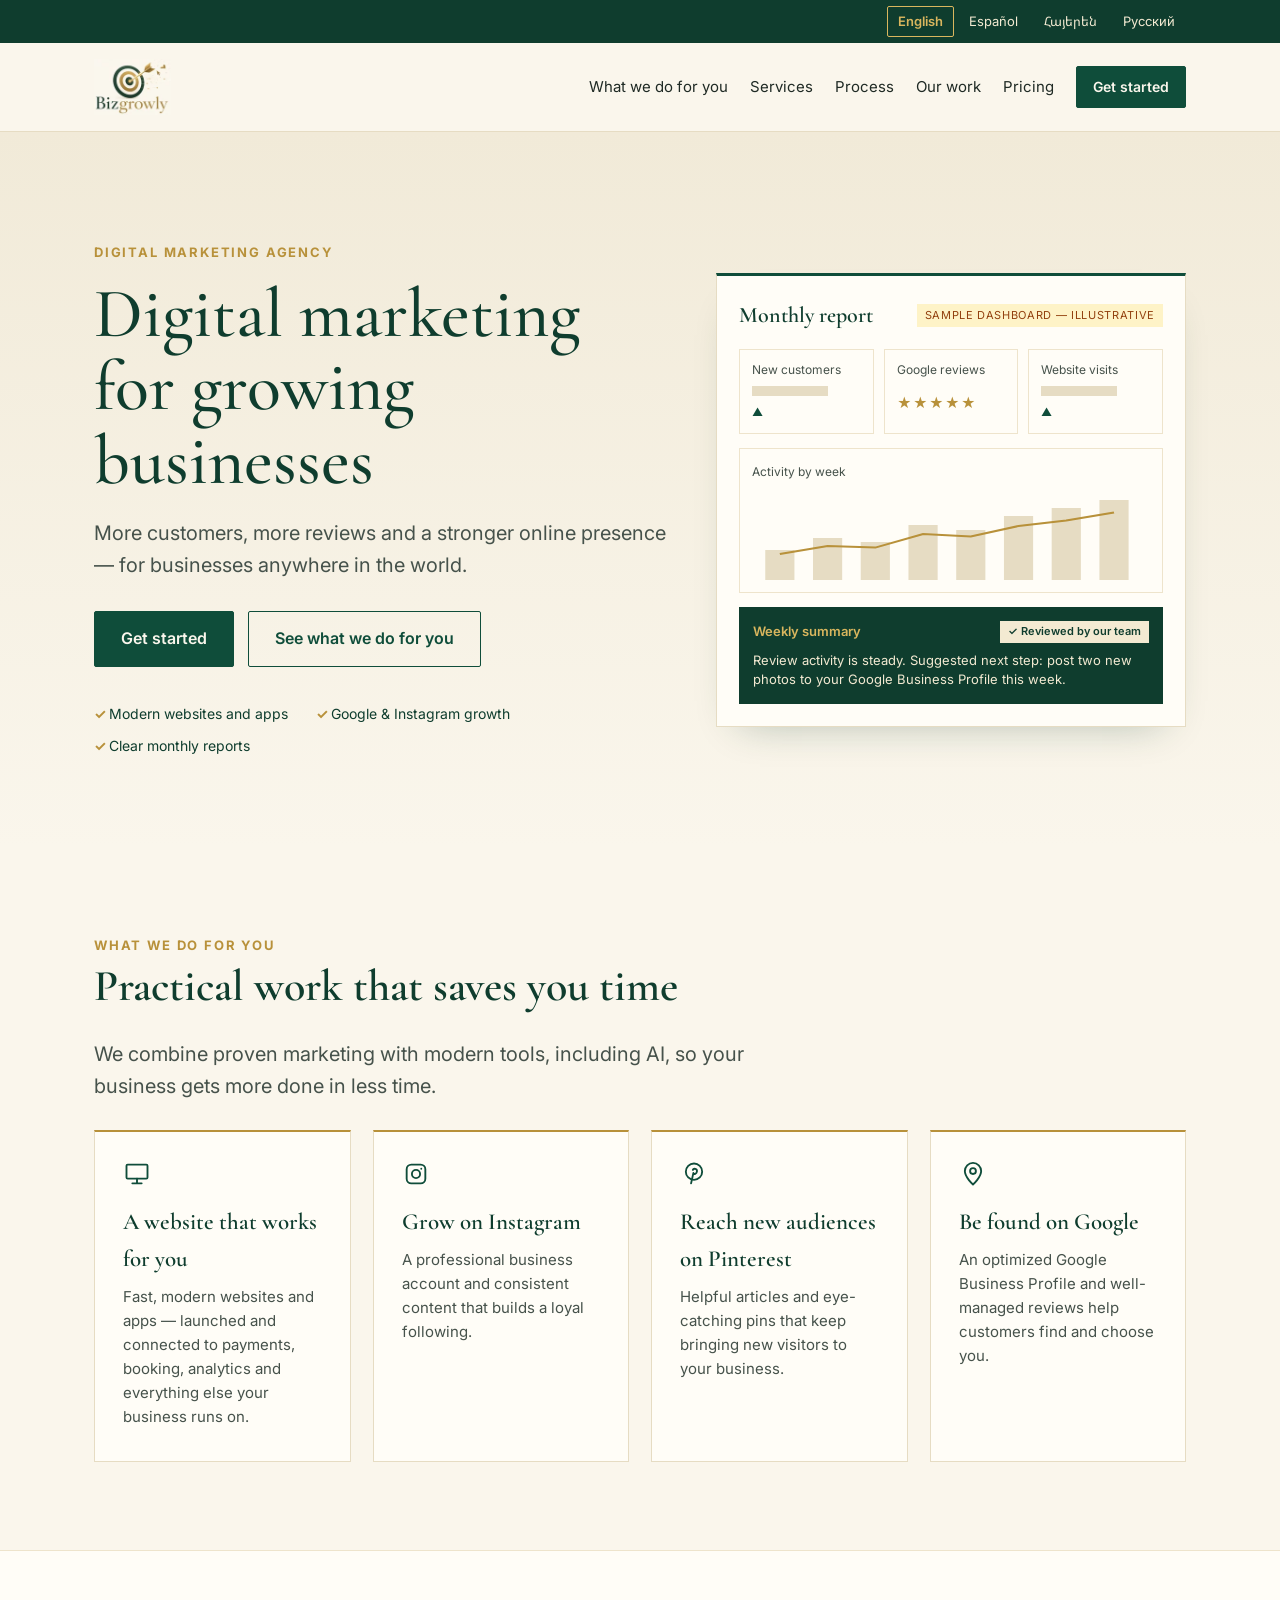
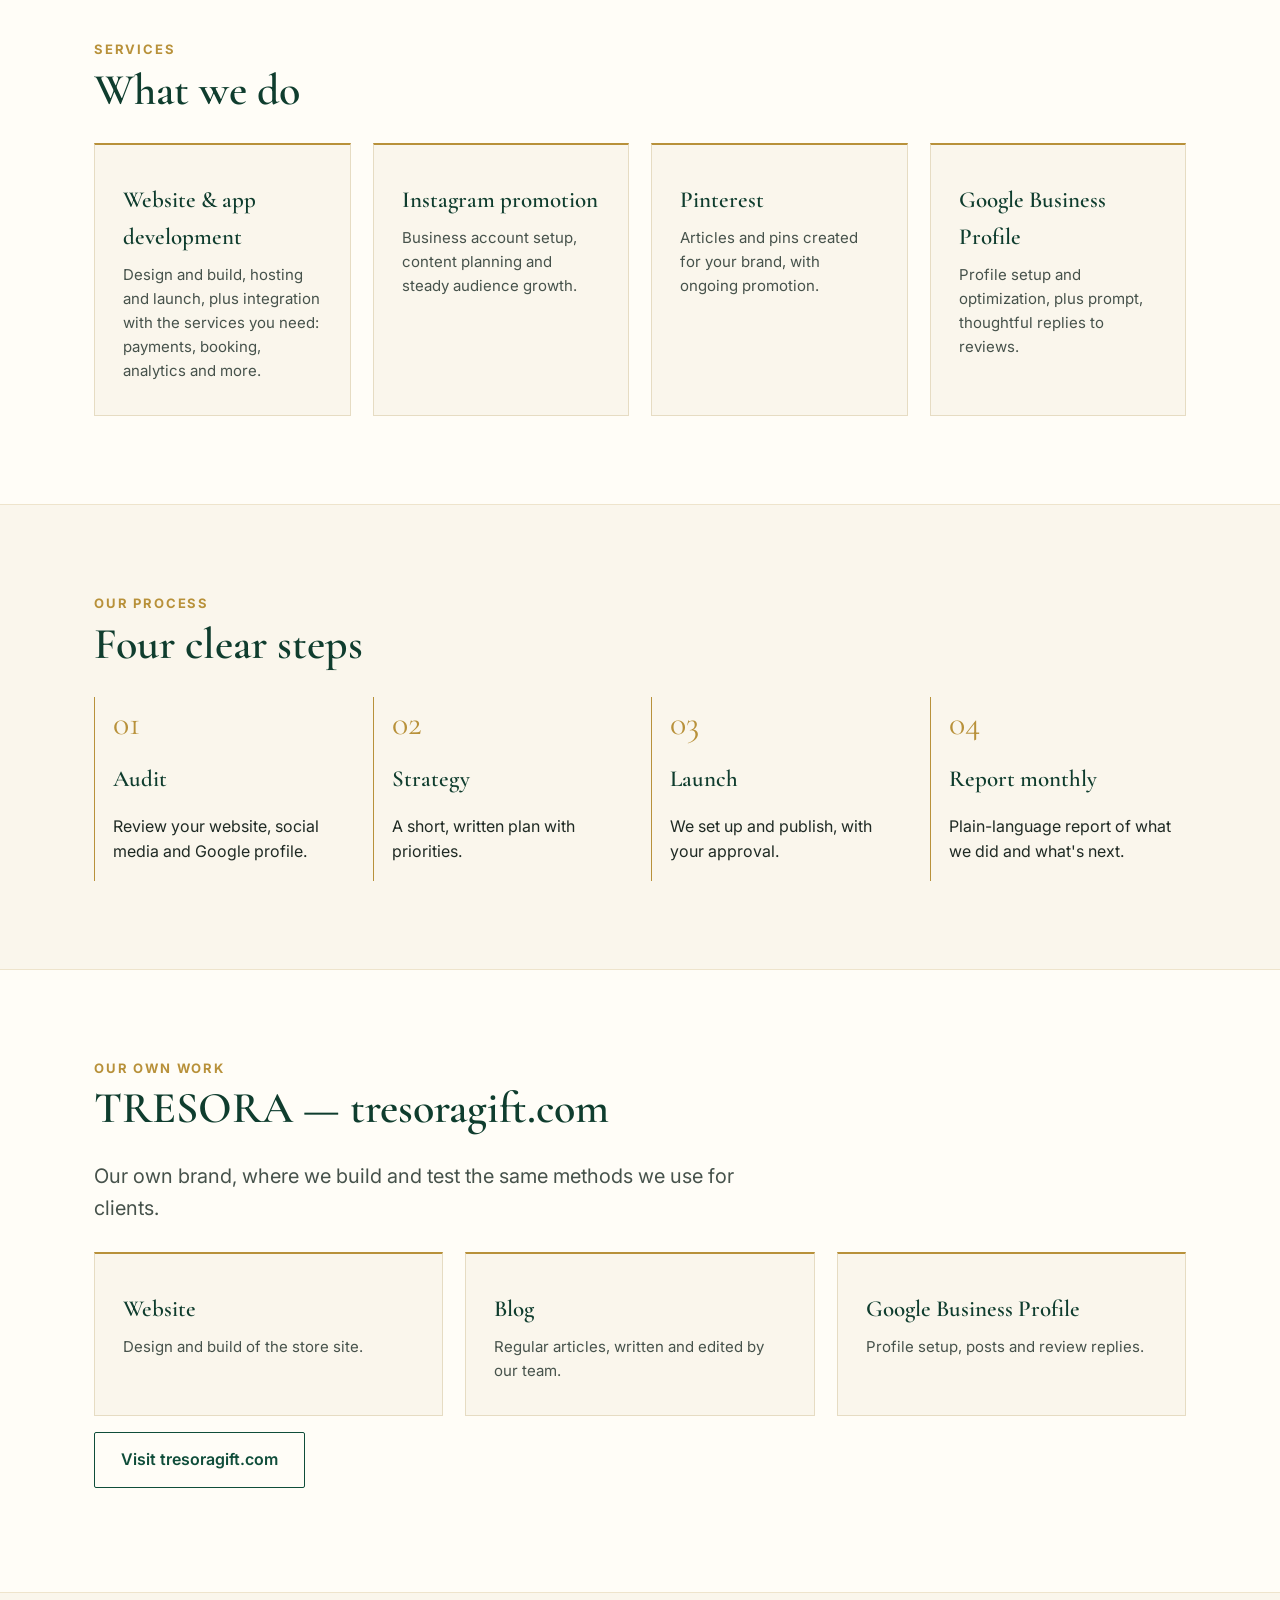
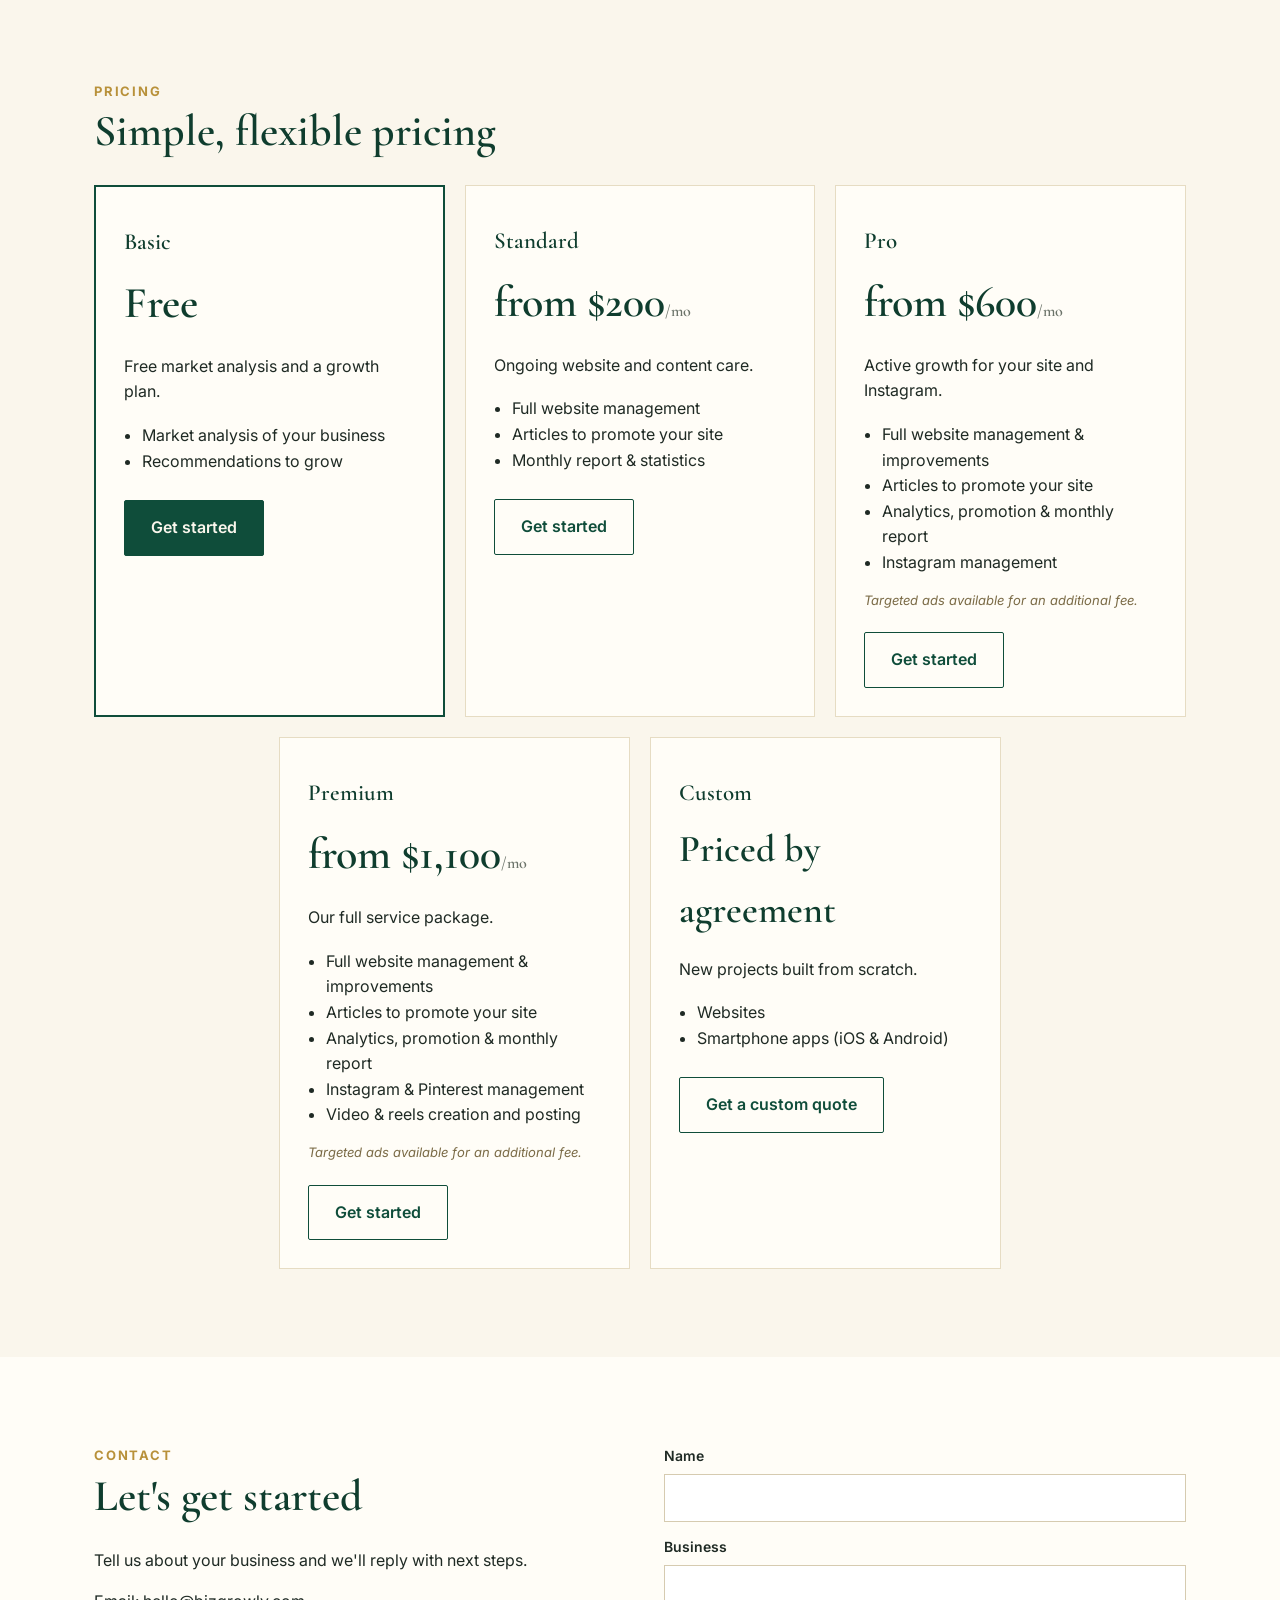
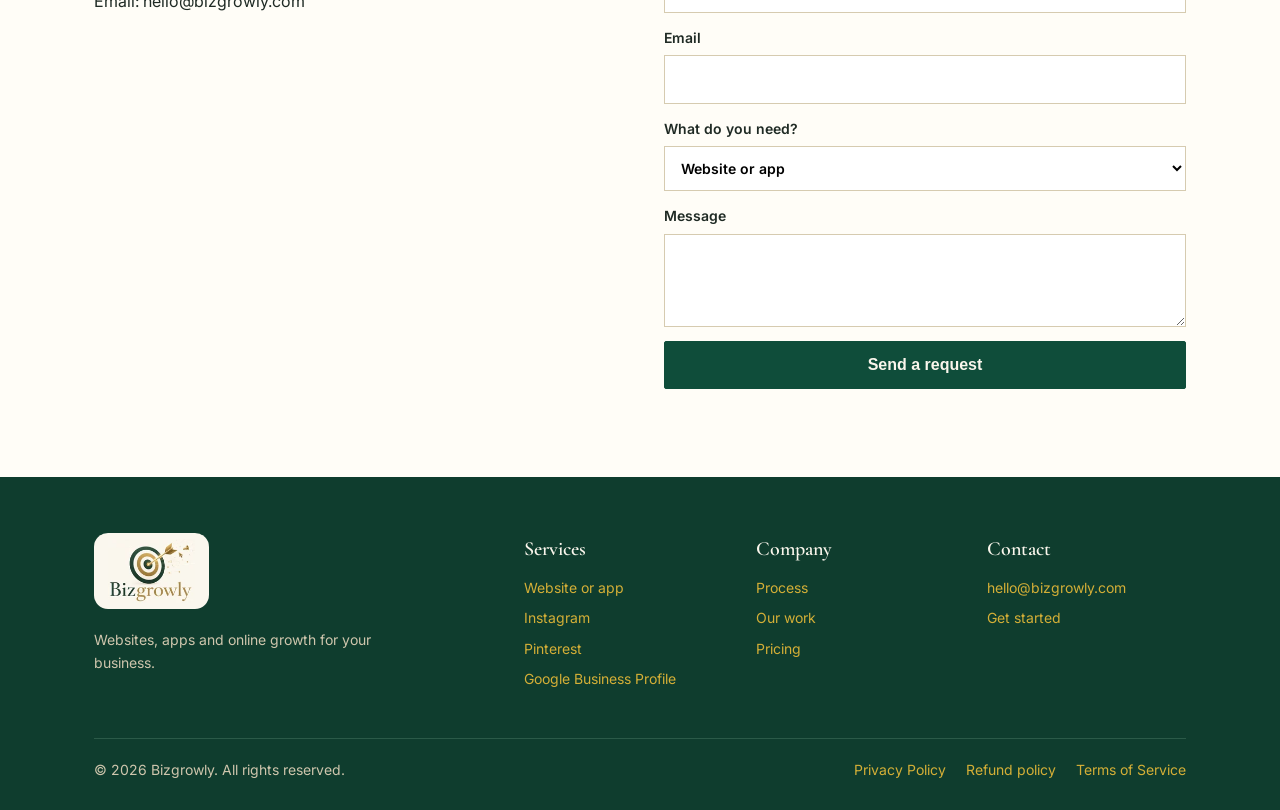
==== commit 1b872843: "Add Terms of Service and Refund policy pages; full footer on all pages; sitemap" ====
--- a/index.html
+++ b/index.html
@@ -46,5 +46,5 @@
 <div><form id="lead" action="https://api.web3forms.com/submit" method="POST"><input type="text" name="botcheck" style="display:none" tabindex="-1" autocomplete="off"/><label><span data-i18n="i93">Name</span><input name="name" required=""/></label><label><span data-i18n="i94">Business</span><input name="business" required=""/></label><label><span data-i18n="i95">Email</span><input type="email" name="email" required=""/></label><label><span data-i18n="i96">What do you need?</span><select name="service"><option data-i18n="i97">Website or app</option><option data-i18n="i98">Instagram</option><option data-i18n="i99">Pinterest</option><option data-i18n="i100">Google Business Profile</option></select></label><label><span data-i18n="i102">Message</span><textarea name="message" rows="3"></textarea></label><button class="btn" data-i18n="i103">Send a request</button></form>
 <p class="note" data-i18n="i104" hidden="" id="thanks">Thank you — we'll be in touch soon.</p>
 <p class="note" data-i18n="i107" hidden="" id="formerr">Sorry, your request could not be sent. Please try again or email us at hello@bizgrowly.com.</p></div></div></section>
-<footer><div class="wrap fr"><span data-i18n="i105">© 2026 Bizgrowly</span><a data-i18n="i106" href="privacy.html">Privacy policy</a></div></footer>
+<footer class="site-foot"><div class="wrap"><div class="sf-top"><div class="sf-brand"><a class="sf-logo" href="/"><img src="/assets/logo.webp?v=2" alt="Bizgrowly" width="164" height="120" loading="lazy"/></a><p data-i18n="f4">Websites, apps and online growth for your business.</p></div><div class="sf-col"><h3 data-i18n="f5">Services</h3><a href="/#services" data-i18n="i97">Website or app</a><a href="/#services" data-i18n="i98">Instagram</a><a href="/#services" data-i18n="i99">Pinterest</a><a href="/#services" data-i18n="i100">Google Business Profile</a></div><div class="sf-col"><h3 data-i18n="f6">Company</h3><a href="/#process" data-i18n="i3">Process</a><a href="/#work" data-i18n="i4">Our work</a><a href="/#pricing" data-i18n="i5">Pricing</a></div><div class="sf-col"><h3 data-i18n="f8">Contact</h3><a href="mailto:hello@bizgrowly.com">hello@bizgrowly.com</a><a href="/#contact" data-i18n="i6">Get started</a></div></div><div class="sf-bottom"><p data-i18n="f1">© 2026 Bizgrowly. All rights reserved.</p><p class="sf-policies"><a data-i18n="f2" href="/privacy.html">Privacy Policy</a><a data-i18n="f7" href="/refund.html">Refund policy</a><a data-i18n="f3" href="/terms.html">Terms of Service</a></p></div></div></footer>
 <script>document.getElementById('lead').addEventListener('submit',async e=>{e.preventDefault();const f=e.target,b=f.querySelector('button'),err=document.getElementById('formerr');err.hidden=true;b.disabled=true;const d=new FormData(f);d.append('access_key','e6ab603d-353d-4473-8d6c-ac8eb48db0bb');d.append('subject','New request from bizgrowly.com');d.append('from_name','Bizgrowly website');try{const r=await fetch('https://api.web3forms.com/submit',{method:'POST',headers:{Accept:'application/json'},body:d});const j=await r.json().catch(()=>({}));if(!r.ok||String(j.success)!=='true')throw 0;f.hidden=true;document.getElementById('thanks').hidden=false;if(typeof gtag==='function')gtag('event','generate_lead',{form:'contact'})}catch(x){err.hidden=false}finally{b.disabled=false}});document.querySelectorAll('nav a').forEach(a=>a.onclick=()=>document.body.classList.remove('open'))</script></body></html>
--- a/style.css
+++ b/style.css
@@ -40,3 +40,17 @@
 .logo{display:flex;align-items:center;line-height:0}.logo img{height:56px;width:auto;max-width:none;object-fit:contain;display:block}@media(max-width:760px){.logo img{height:42px}}
 .plan .plan-note{font-size:13px;color:#7a6a45;font-style:italic;margin:-12px 0 22px}
 @media(min-width:901px){.plans{grid-template-columns:repeat(6,1fr);gap:20px}.plans .plan{grid-column:span 2;padding:28px}.plans .plan:nth-child(4){grid-column:2/4}.plans .plan:nth-child(5){grid-column:4/6}.plans .price{font-size:44px}}
+footer.site-foot{background:#0f3d2e;color:#e9e2cf;border-top:0;padding:56px 0 28px;font-size:14px}
+.sf-top{display:grid;grid-template-columns:2fr 1fr 1fr 1fr;gap:32px}
+.sf-brand p{margin:14px 0 0;color:#cfc6ad;max-width:300px;line-height:1.6}
+.sf-logo{display:inline-block;background:#faf7ee;border-radius:14px;padding:6px 14px;line-height:0}
+.sf-logo img{height:64px;width:auto;display:block}
+.sf-col h3{font-family:"Cormorant Garamond",serif;font-size:20px;color:#faf6ec;margin:0 0 12px;font-weight:600}
+.sf-col a{display:block;margin:0 0 8px}
+.site-foot a{color:#d4af37;text-decoration:none}
+.site-foot a:hover{text-decoration:underline}
+.sf-bottom{margin-top:40px;padding-top:20px;border-top:1px solid #2b5a48;display:flex;flex-wrap:wrap;justify-content:space-between;gap:12px}
+.sf-bottom p{margin:0;color:#cfc6ad}
+.sf-policies{display:flex;flex-wrap:wrap;gap:8px 20px}
+@media(max-width:900px){.sf-top{grid-template-columns:1fr 1fr}.sf-brand{grid-column:1/-1}}
+@media(max-width:560px){.sf-top{grid-template-columns:1fr}.sf-bottom{flex-direction:column}}
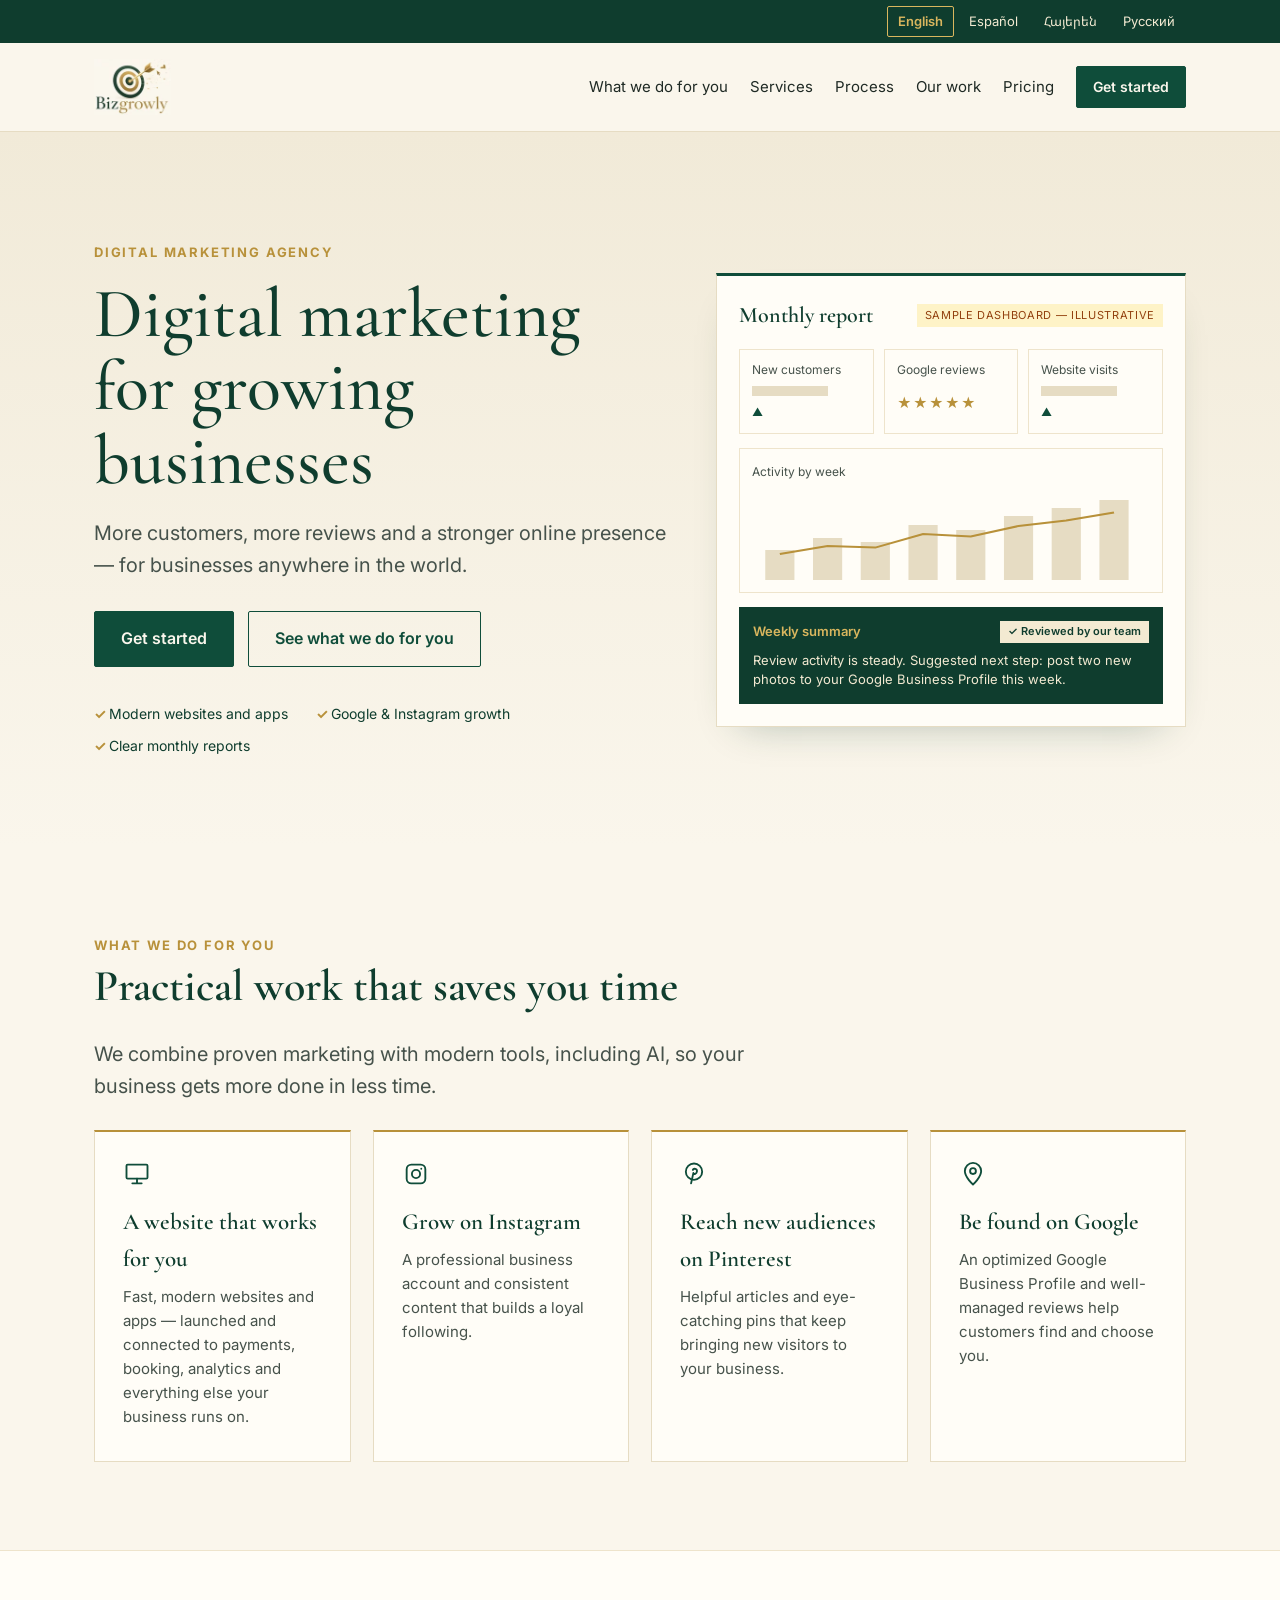
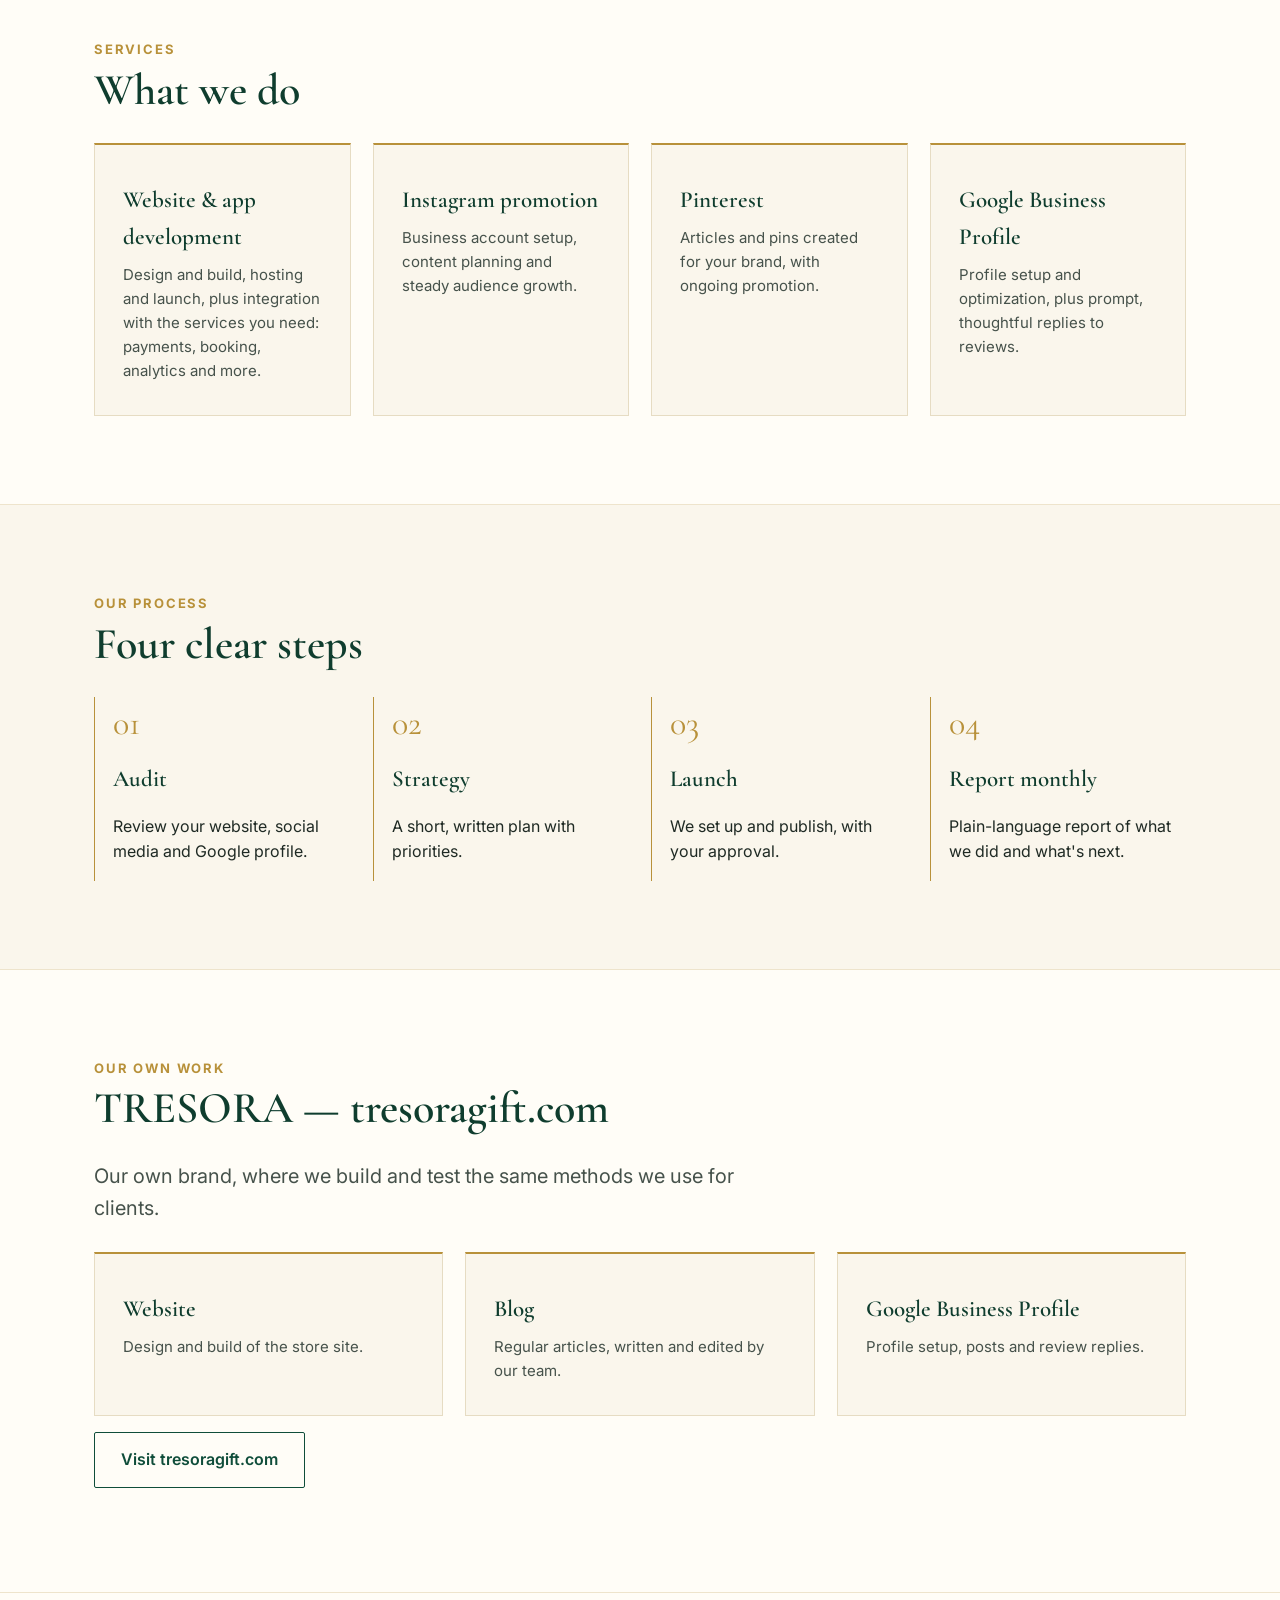
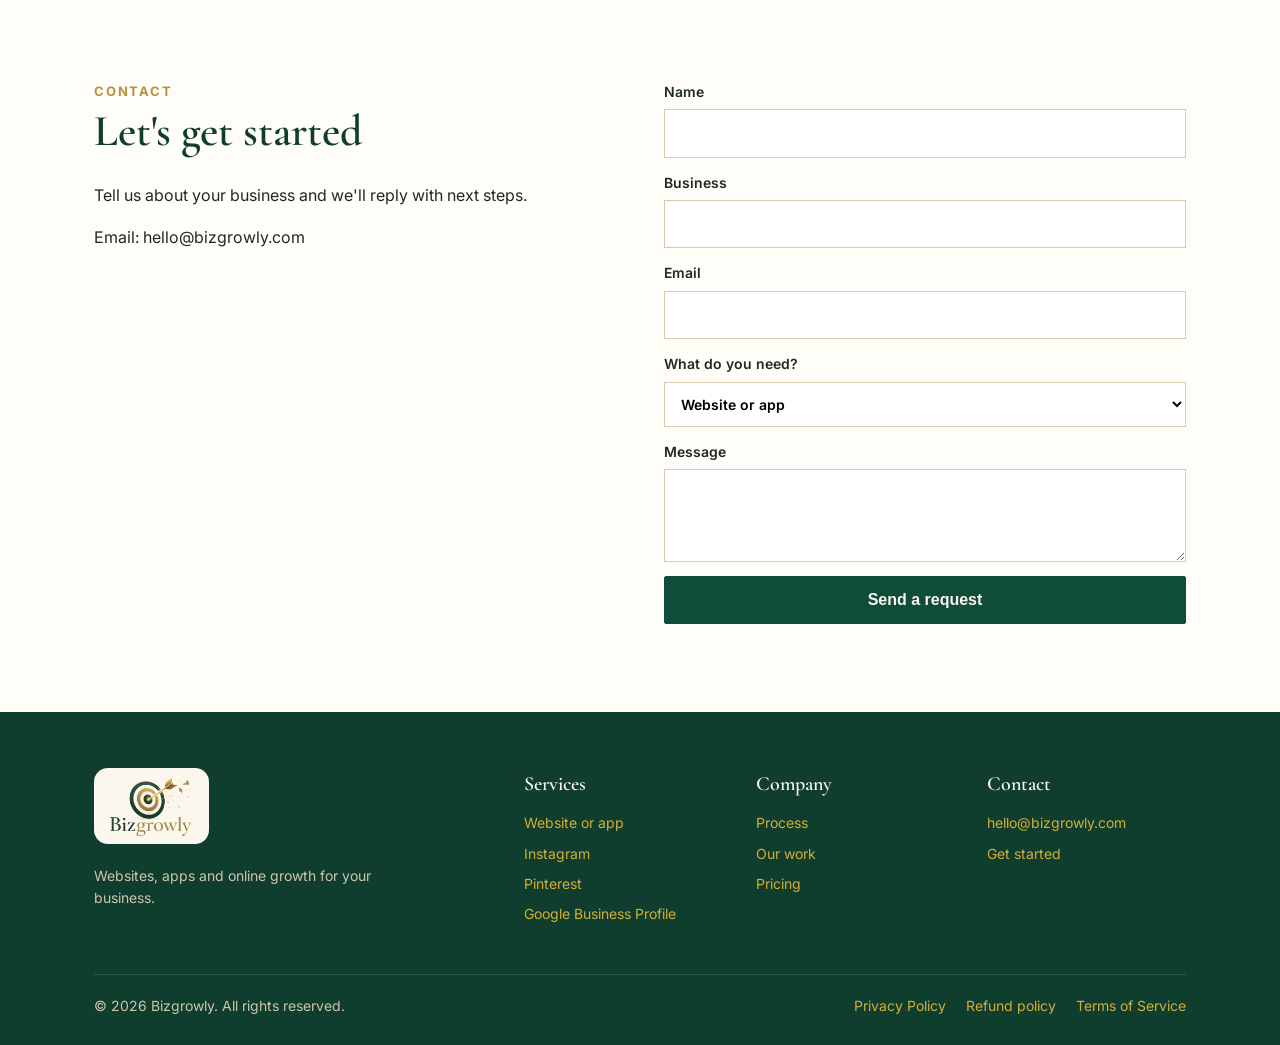
==== commit db94cec7: "Single-section views via hash routing; pricing shown only in its own view" ====
--- a/index.html
+++ b/index.html
@@ -47,4 +47,4 @@
 <p class="note" data-i18n="i104" hidden="" id="thanks">Thank you — we'll be in touch soon.</p>
 <p class="note" data-i18n="i107" hidden="" id="formerr">Sorry, your request could not be sent. Please try again or email us at hello@bizgrowly.com.</p></div></div></section>
 <footer class="site-foot"><div class="wrap"><div class="sf-top"><div class="sf-brand"><a class="sf-logo" href="/"><img src="/assets/logo.webp?v=2" alt="Bizgrowly" width="164" height="120" loading="lazy"/></a><p data-i18n="f4">Websites, apps and online growth for your business.</p></div><div class="sf-col"><h3 data-i18n="f5">Services</h3><a href="/#services" data-i18n="i97">Website or app</a><a href="/#services" data-i18n="i98">Instagram</a><a href="/#services" data-i18n="i99">Pinterest</a><a href="/#services" data-i18n="i100">Google Business Profile</a></div><div class="sf-col"><h3 data-i18n="f6">Company</h3><a href="/#process" data-i18n="i3">Process</a><a href="/#work" data-i18n="i4">Our work</a><a href="/#pricing" data-i18n="i5">Pricing</a></div><div class="sf-col"><h3 data-i18n="f8">Contact</h3><a href="mailto:hello@bizgrowly.com">hello@bizgrowly.com</a><a href="/#contact" data-i18n="i6">Get started</a></div></div><div class="sf-bottom"><p data-i18n="f1">© 2026 Bizgrowly. All rights reserved.</p><p class="sf-policies"><a data-i18n="f2" href="/privacy.html">Privacy Policy</a><a data-i18n="f7" href="/refund.html">Refund policy</a><a data-i18n="f3" href="/terms.html">Terms of Service</a></p></div></div></footer>
-<script>document.getElementById('lead').addEventListener('submit',async e=>{e.preventDefault();const f=e.target,b=f.querySelector('button'),err=document.getElementById('formerr');err.hidden=true;b.disabled=true;const d=new FormData(f);d.append('access_key','e6ab603d-353d-4473-8d6c-ac8eb48db0bb');d.append('subject','New request from bizgrowly.com');d.append('from_name','Bizgrowly website');try{const r=await fetch('https://api.web3forms.com/submit',{method:'POST',headers:{Accept:'application/json'},body:d});const j=await r.json().catch(()=>({}));if(!r.ok||String(j.success)!=='true')throw 0;f.hidden=true;document.getElementById('thanks').hidden=false;if(typeof gtag==='function')gtag('event','generate_lead',{form:'contact'})}catch(x){err.hidden=false}finally{b.disabled=false}});document.querySelectorAll('nav a').forEach(a=>a.onclick=()=>document.body.classList.remove('open'))</script></body></html>
+<script>document.getElementById('lead').addEventListener('submit',async e=>{e.preventDefault();const f=e.target,b=f.querySelector('button'),err=document.getElementById('formerr');err.hidden=true;b.disabled=true;const d=new FormData(f);d.append('access_key','e6ab603d-353d-4473-8d6c-ac8eb48db0bb');d.append('subject','New request from bizgrowly.com');d.append('from_name','Bizgrowly website');try{const r=await fetch('https://api.web3forms.com/submit',{method:'POST',headers:{Accept:'application/json'},body:d});const j=await r.json().catch(()=>({}));if(!r.ok||String(j.success)!=='true')throw 0;f.hidden=true;document.getElementById('thanks').hidden=false;if(typeof gtag==='function')gtag('event','generate_lead',{form:'contact'})}catch(x){err.hidden=false}finally{b.disabled=false}});(function(){const V=['ai','services','process','work','pricing','contact'];const secs=[...document.querySelectorAll('main section, body > section')];function show(){const h=location.hash.slice(1);const v=V.includes(h)?h:'home';document.body.dataset.view=v;secs.forEach(s=>{const vis=v==='home'?s.id!=='pricing':s.id===v;s.classList.toggle('view-hidden',!vis)});document.querySelectorAll('.nav nav a').forEach(a=>{const on=a.getAttribute('href')==='#'+v;a.classList.toggle('active',on);if(on)a.setAttribute('aria-current','page');else a.removeAttribute('aria-current')});document.body.classList.remove('open');window.scrollTo(0,0)}window.addEventListener('hashchange',show);document.addEventListener('click',e=>{const a=e.target.closest('a[href]');if(!a)return;const u=new URL(a.href,location.href);if(u.pathname===location.pathname&&u.hash&&u.hash===location.hash){e.preventDefault();show()}else document.body.classList.remove('open')});const lg=document.querySelector('.nav .logo');if(lg)lg.addEventListener('click',e=>{e.preventDefault();if(location.hash){history.pushState(null,'',location.pathname+location.search);}show()});show()})()</script></body></html>
--- a/style.css
+++ b/style.css
@@ -54,3 +54,5 @@
 .sf-policies{display:flex;flex-wrap:wrap;gap:8px 20px}
 @media(max-width:900px){.sf-top{grid-template-columns:1fr 1fr}.sf-brand{grid-column:1/-1}}
 @media(max-width:560px){.sf-top{grid-template-columns:1fr}.sf-bottom{flex-direction:column}}
+section[id]{scroll-margin-top:80px}
+.view-hidden{display:none!important}.nav nav a.active{color:#b8913a}.nav nav a.btn.active{color:#faf6ec}.nav nav a.active:not(.btn){box-shadow:inset 0 -2px #b8913a}
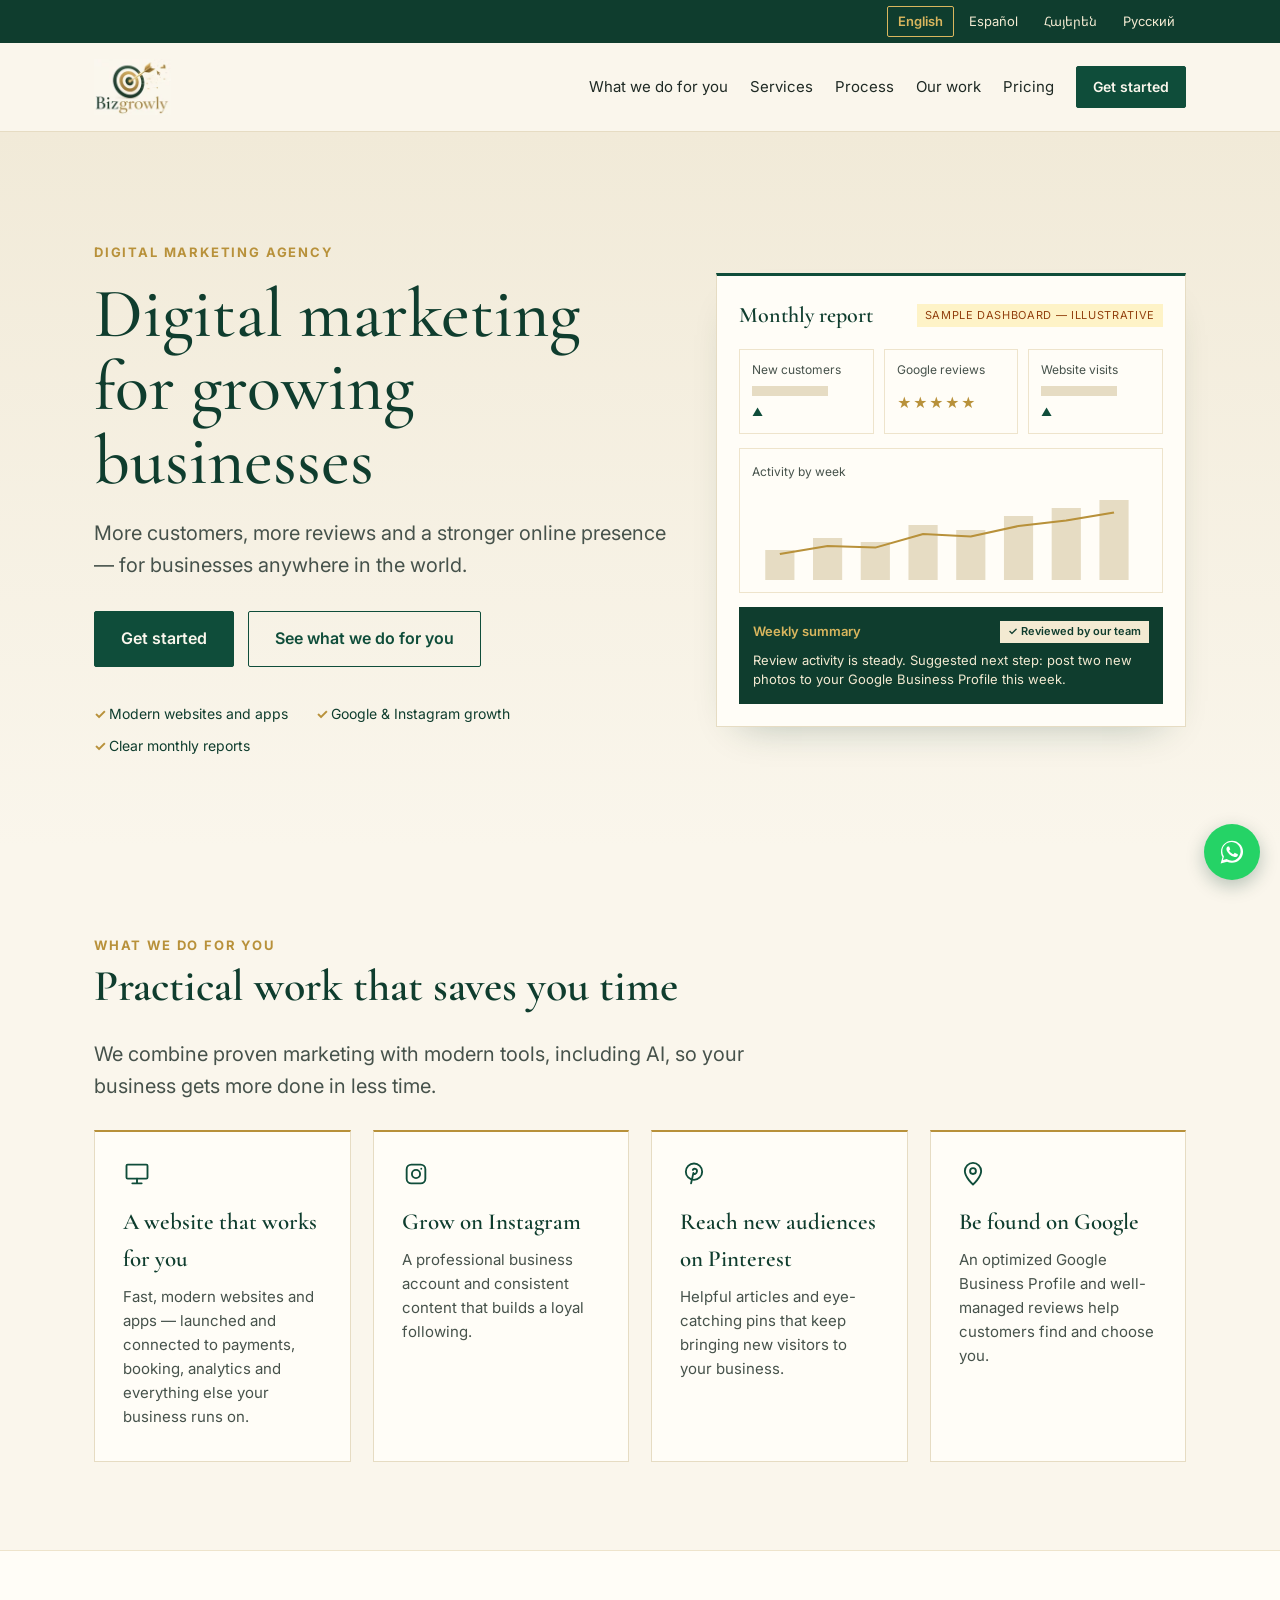
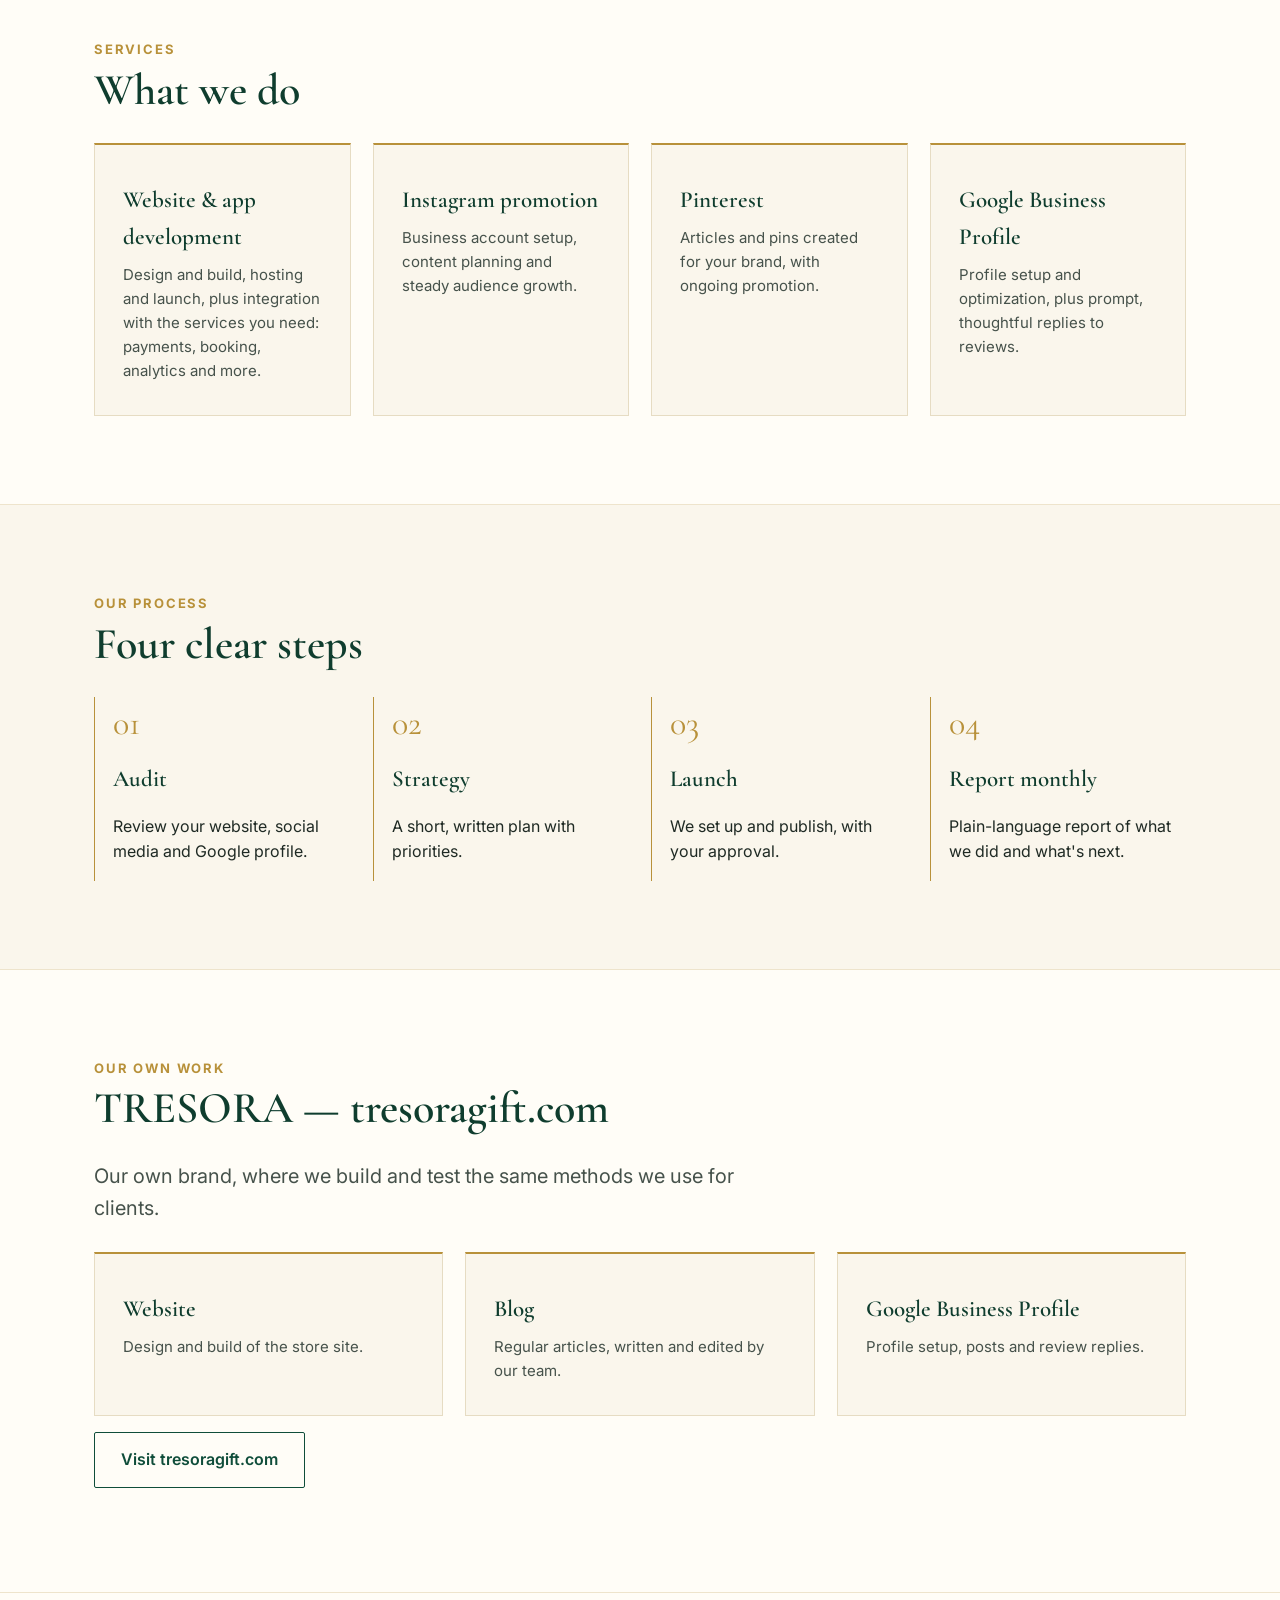
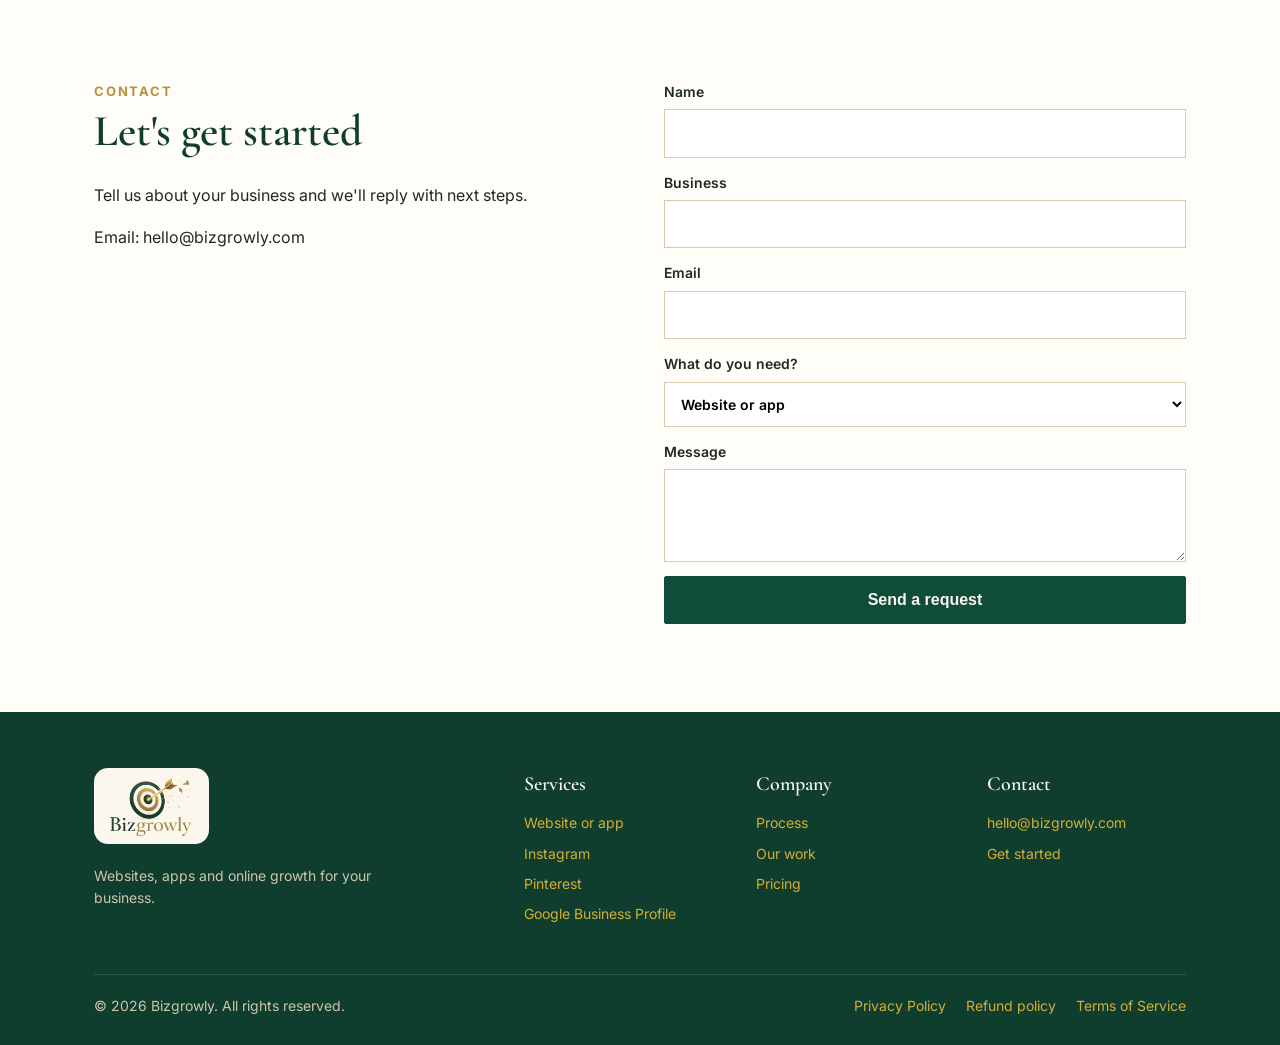
==== commit 4d34f735: "Add floating WhatsApp button on all pages" ====
--- a/index.html
+++ b/index.html
@@ -47,4 +47,4 @@
 <p class="note" data-i18n="i104" hidden="" id="thanks">Thank you — we'll be in touch soon.</p>
 <p class="note" data-i18n="i107" hidden="" id="formerr">Sorry, your request could not be sent. Please try again or email us at hello@bizgrowly.com.</p></div></div></section>
 <footer class="site-foot"><div class="wrap"><div class="sf-top"><div class="sf-brand"><a class="sf-logo" href="/"><img src="/assets/logo.webp?v=2" alt="Bizgrowly" width="164" height="120" loading="lazy"/></a><p data-i18n="f4">Websites, apps and online growth for your business.</p></div><div class="sf-col"><h3 data-i18n="f5">Services</h3><a href="/#services" data-i18n="i97">Website or app</a><a href="/#services" data-i18n="i98">Instagram</a><a href="/#services" data-i18n="i99">Pinterest</a><a href="/#services" data-i18n="i100">Google Business Profile</a></div><div class="sf-col"><h3 data-i18n="f6">Company</h3><a href="/#process" data-i18n="i3">Process</a><a href="/#work" data-i18n="i4">Our work</a><a href="/#pricing" data-i18n="i5">Pricing</a></div><div class="sf-col"><h3 data-i18n="f8">Contact</h3><a href="mailto:hello@bizgrowly.com">hello@bizgrowly.com</a><a href="/#contact" data-i18n="i6">Get started</a></div></div><div class="sf-bottom"><p data-i18n="f1">© 2026 Bizgrowly. All rights reserved.</p><p class="sf-policies"><a data-i18n="f2" href="/privacy.html">Privacy Policy</a><a data-i18n="f7" href="/refund.html">Refund policy</a><a data-i18n="f3" href="/terms.html">Terms of Service</a></p></div></div></footer>
-<script>document.getElementById('lead').addEventListener('submit',async e=>{e.preventDefault();const f=e.target,b=f.querySelector('button'),err=document.getElementById('formerr');err.hidden=true;b.disabled=true;const d=new FormData(f);d.append('access_key','e6ab603d-353d-4473-8d6c-ac8eb48db0bb');d.append('subject','New request from bizgrowly.com');d.append('from_name','Bizgrowly website');try{const r=await fetch('https://api.web3forms.com/submit',{method:'POST',headers:{Accept:'application/json'},body:d});const j=await r.json().catch(()=>({}));if(!r.ok||String(j.success)!=='true')throw 0;f.hidden=true;document.getElementById('thanks').hidden=false;if(typeof gtag==='function')gtag('event','generate_lead',{form:'contact'})}catch(x){err.hidden=false}finally{b.disabled=false}});(function(){const V=['ai','services','process','work','pricing','contact'];const secs=[...document.querySelectorAll('main section, body > section')];function show(){const h=location.hash.slice(1);const v=V.includes(h)?h:'home';document.body.dataset.view=v;secs.forEach(s=>{const vis=v==='home'?s.id!=='pricing':s.id===v;s.classList.toggle('view-hidden',!vis)});document.querySelectorAll('.nav nav a').forEach(a=>{const on=a.getAttribute('href')==='#'+v;a.classList.toggle('active',on);if(on)a.setAttribute('aria-current','page');else a.removeAttribute('aria-current')});document.body.classList.remove('open');window.scrollTo(0,0)}window.addEventListener('hashchange',show);document.addEventListener('click',e=>{const a=e.target.closest('a[href]');if(!a)return;const u=new URL(a.href,location.href);if(u.pathname===location.pathname&&u.hash&&u.hash===location.hash){e.preventDefault();show()}else document.body.classList.remove('open')});const lg=document.querySelector('.nav .logo');if(lg)lg.addEventListener('click',e=>{e.preventDefault();if(location.hash){history.pushState(null,'',location.pathname+location.search);}show()});show()})()</script></body></html>
+<script>document.getElementById('lead').addEventListener('submit',async e=>{e.preventDefault();const f=e.target,b=f.querySelector('button'),err=document.getElementById('formerr');err.hidden=true;b.disabled=true;const d=new FormData(f);d.append('access_key','e6ab603d-353d-4473-8d6c-ac8eb48db0bb');d.append('subject','New request from bizgrowly.com');d.append('from_name','Bizgrowly website');try{const r=await fetch('https://api.web3forms.com/submit',{method:'POST',headers:{Accept:'application/json'},body:d});const j=await r.json().catch(()=>({}));if(!r.ok||String(j.success)!=='true')throw 0;f.hidden=true;document.getElementById('thanks').hidden=false;if(typeof gtag==='function')gtag('event','generate_lead',{form:'contact'})}catch(x){err.hidden=false}finally{b.disabled=false}});(function(){const V=['ai','services','process','work','pricing','contact'];const secs=[...document.querySelectorAll('main section, body > section')];function show(){const h=location.hash.slice(1);const v=V.includes(h)?h:'home';document.body.dataset.view=v;secs.forEach(s=>{const vis=v==='home'?s.id!=='pricing':s.id===v;s.classList.toggle('view-hidden',!vis)});document.querySelectorAll('.nav nav a').forEach(a=>{const on=a.getAttribute('href')==='#'+v;a.classList.toggle('active',on);if(on)a.setAttribute('aria-current','page');else a.removeAttribute('aria-current')});document.body.classList.remove('open');window.scrollTo(0,0)}window.addEventListener('hashchange',show);document.addEventListener('click',e=>{const a=e.target.closest('a[href]');if(!a)return;const u=new URL(a.href,location.href);if(u.pathname===location.pathname&&u.hash&&u.hash===location.hash){e.preventDefault();show()}else document.body.classList.remove('open')});const lg=document.querySelector('.nav .logo');if(lg)lg.addEventListener('click',e=>{e.preventDefault();if(location.hash){history.pushState(null,'',location.pathname+location.search);}show()});show()})()</script><a class="wa-fab" href="https://wa.me/13235214972" target="_blank" rel="noopener" aria-label="WhatsApp" title="WhatsApp"><svg viewBox="0 0 32 32" width="28" height="28" aria-hidden="true"><path fill="#fff" d="M16.04 3C9.08 3 3.44 8.64 3.44 15.6c0 2.2.58 4.34 1.68 6.22L3 29l7.36-1.92A12.5 12.5 0 0 0 16.04 28.2c6.96 0 12.6-5.64 12.6-12.6S23 3 16.04 3zm0 22.9c-2 0-3.96-.54-5.66-1.56l-.4-.24-4.36 1.14 1.16-4.24-.26-.44a10.4 10.4 0 0 1-1.6-5.56c0-5.76 4.7-10.46 10.46-10.46s10.46 4.7 10.46 10.46-4.7 10.9-9.8 10.9zm5.74-7.84c-.32-.16-1.86-.92-2.16-1.02-.28-.1-.5-.16-.7.16-.22.32-.82 1.02-1 1.22-.18.22-.36.24-.68.08-.32-.16-1.34-.5-2.56-1.58-.94-.84-1.58-1.88-1.76-2.2-.18-.32-.02-.5.14-.66.14-.14.32-.36.48-.54.16-.18.22-.32.32-.52.1-.22.06-.4-.02-.56-.08-.16-.7-1.7-.96-2.32-.26-.62-.5-.52-.7-.54h-.6c-.22 0-.56.08-.86.4-.3.32-1.12 1.1-1.12 2.68s1.16 3.12 1.32 3.34c.16.22 2.26 3.46 5.48 4.86 2.1.9 2.92.98 3.96.82.64-.1 1.86-.76 2.12-1.5.26-.74.26-1.38.18-1.5-.08-.14-.28-.22-.6-.38z"/></svg></a></body></html>
--- a/style.css
+++ b/style.css
@@ -56,3 +56,7 @@
 @media(max-width:560px){.sf-top{grid-template-columns:1fr}.sf-bottom{flex-direction:column}}
 section[id]{scroll-margin-top:80px}
 .view-hidden{display:none!important}.nav nav a.active{color:#b8913a}.nav nav a.btn.active{color:#faf6ec}.nav nav a.active:not(.btn){box-shadow:inset 0 -2px #b8913a}
+.wa-fab{position:fixed;right:20px;bottom:20px;z-index:50;width:56px;height:56px;border-radius:50%;background:#25d366;display:flex;align-items:center;justify-content:center;box-shadow:0 6px 18px rgba(15,61,46,.28);transition:transform .15s ease,box-shadow .15s ease}
+.wa-fab:hover{transform:scale(1.06);box-shadow:0 8px 22px rgba(15,61,46,.36);text-decoration:none}
+.wa-fab svg{display:block}
+@media(max-width:760px){.wa-fab{right:16px;bottom:16px;width:52px;height:52px}}
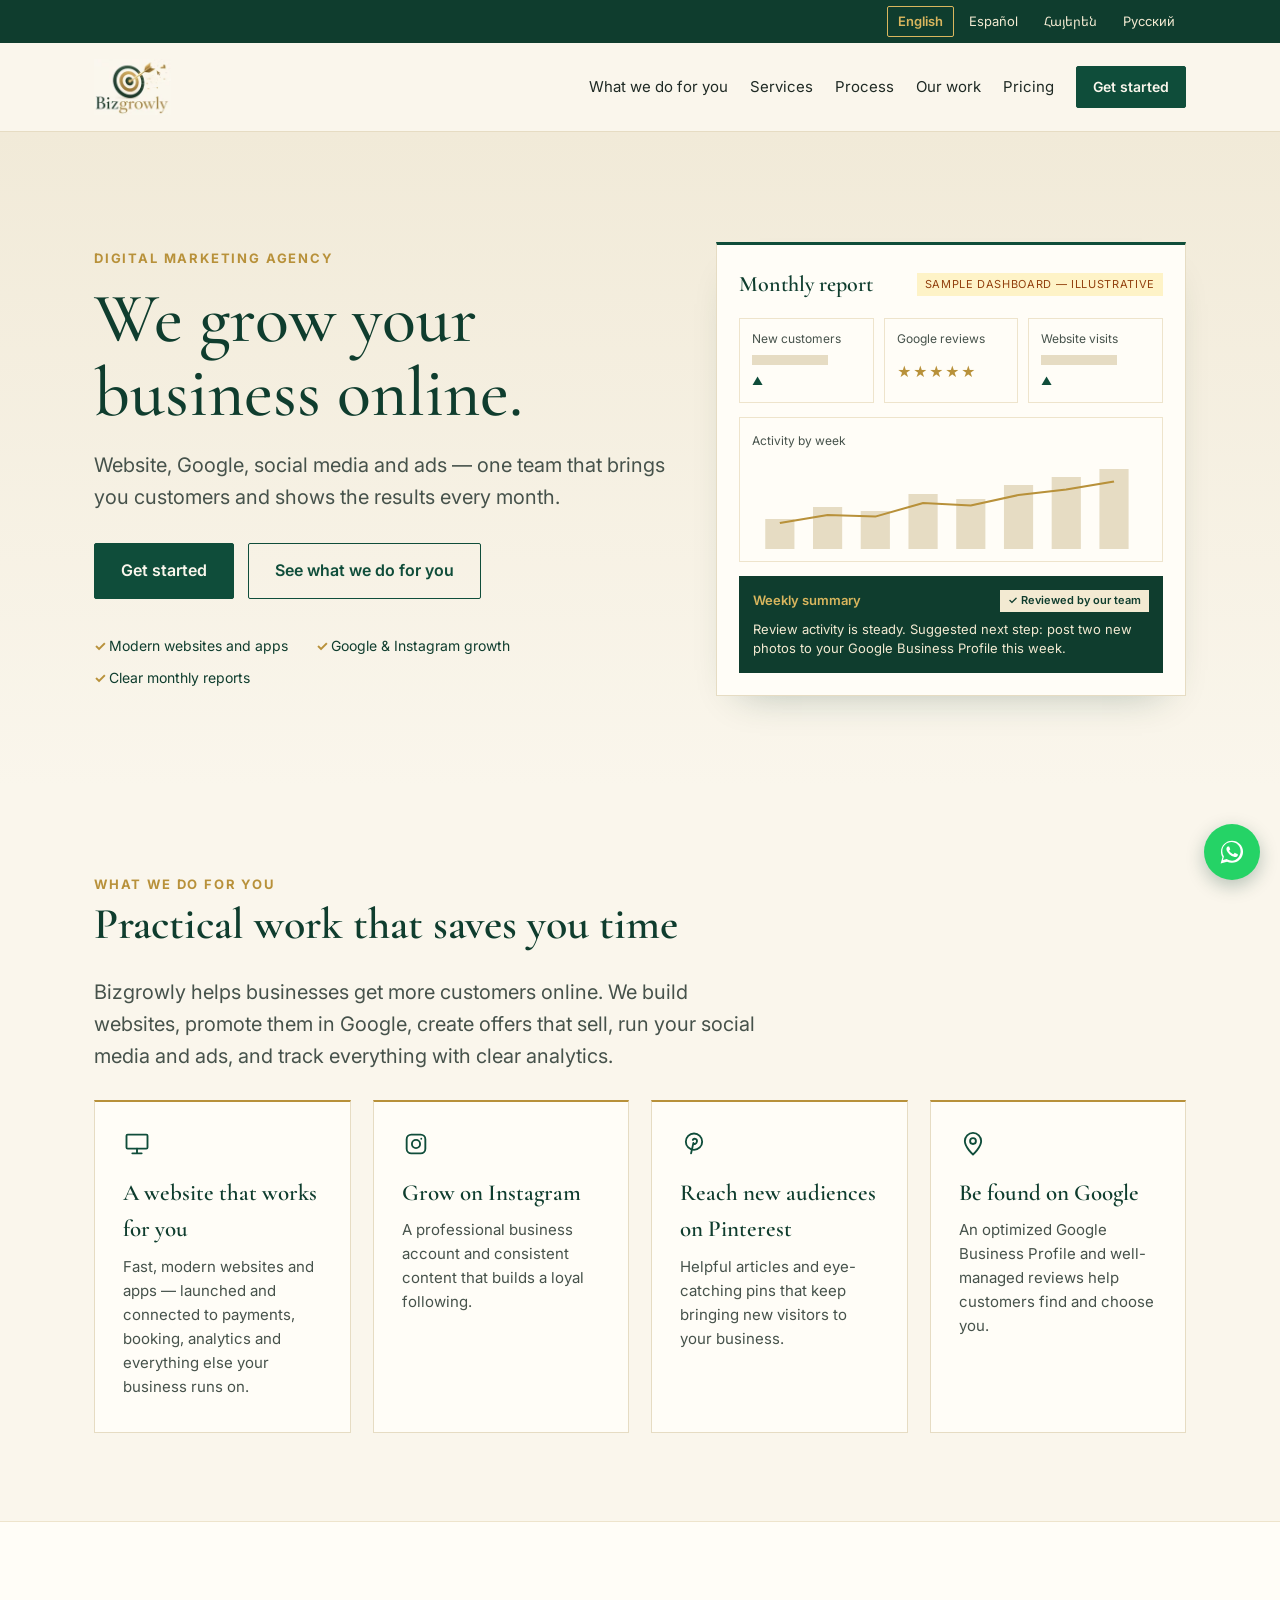
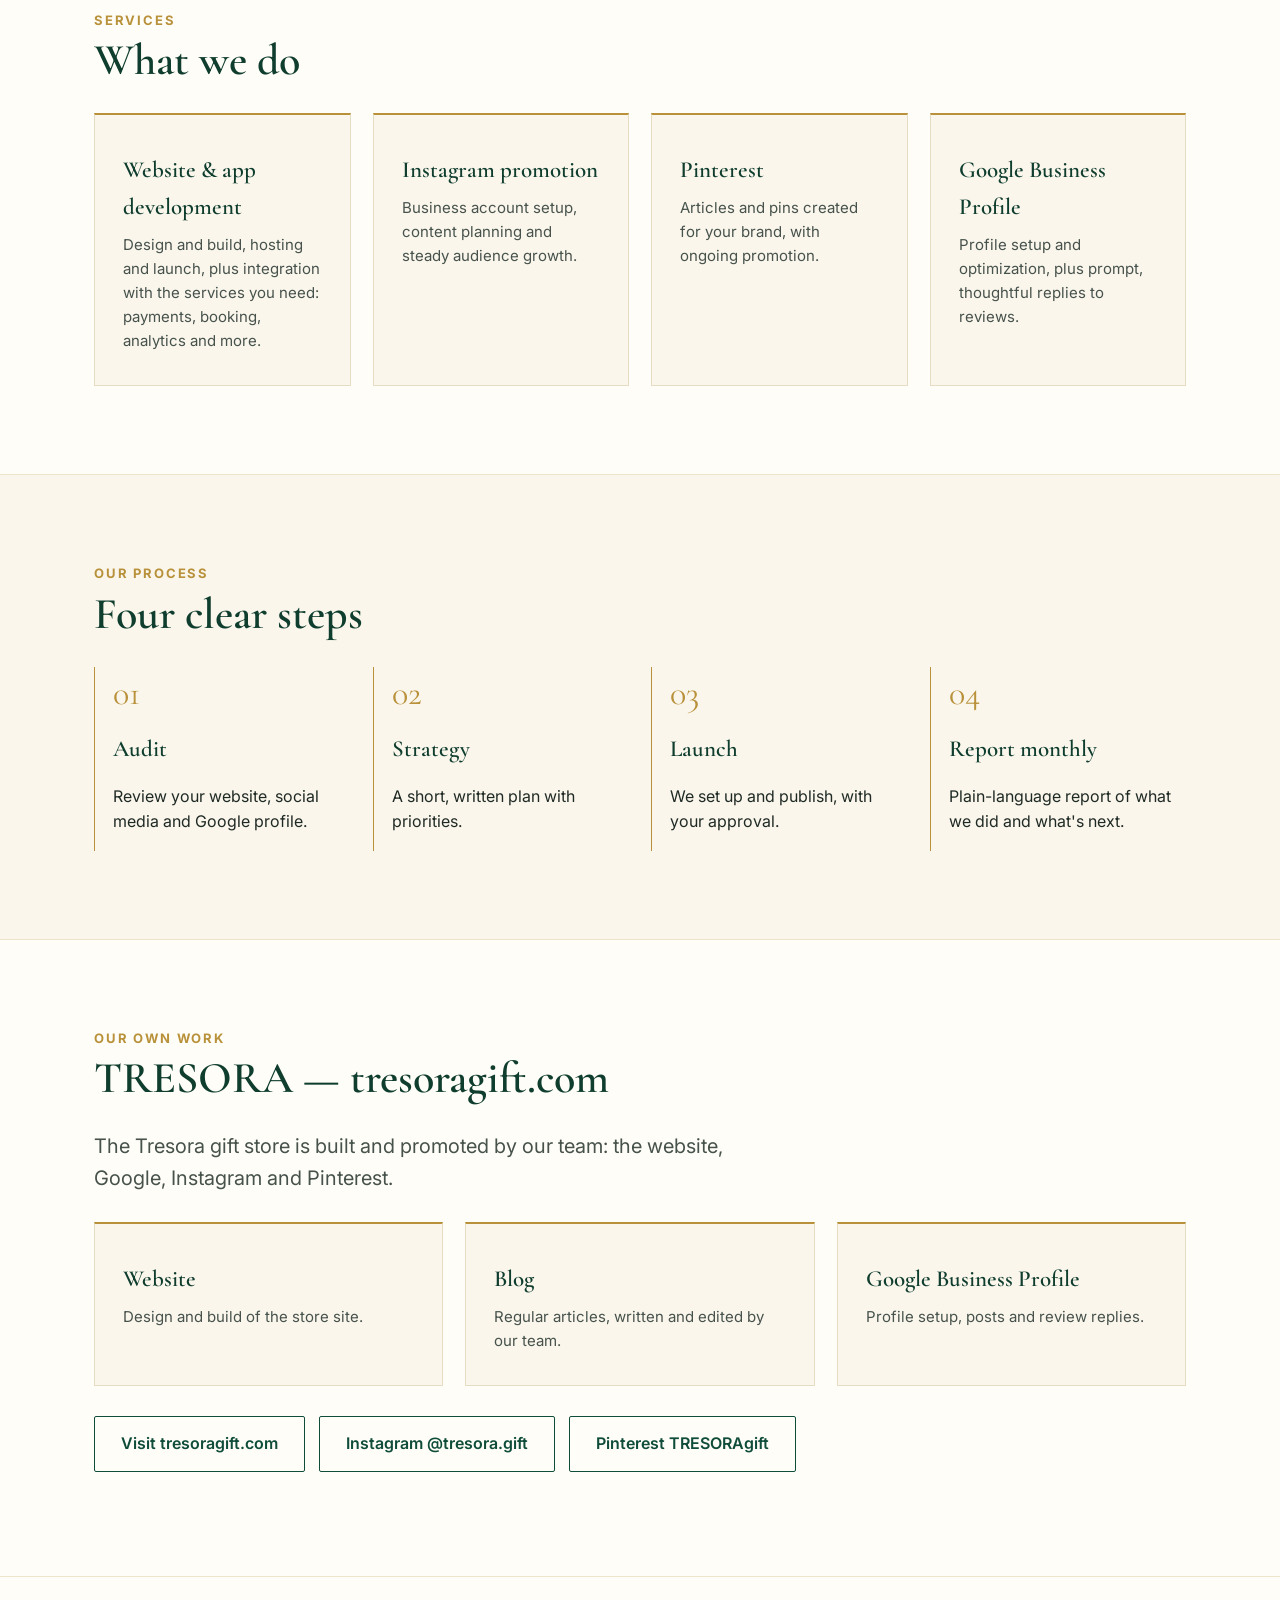
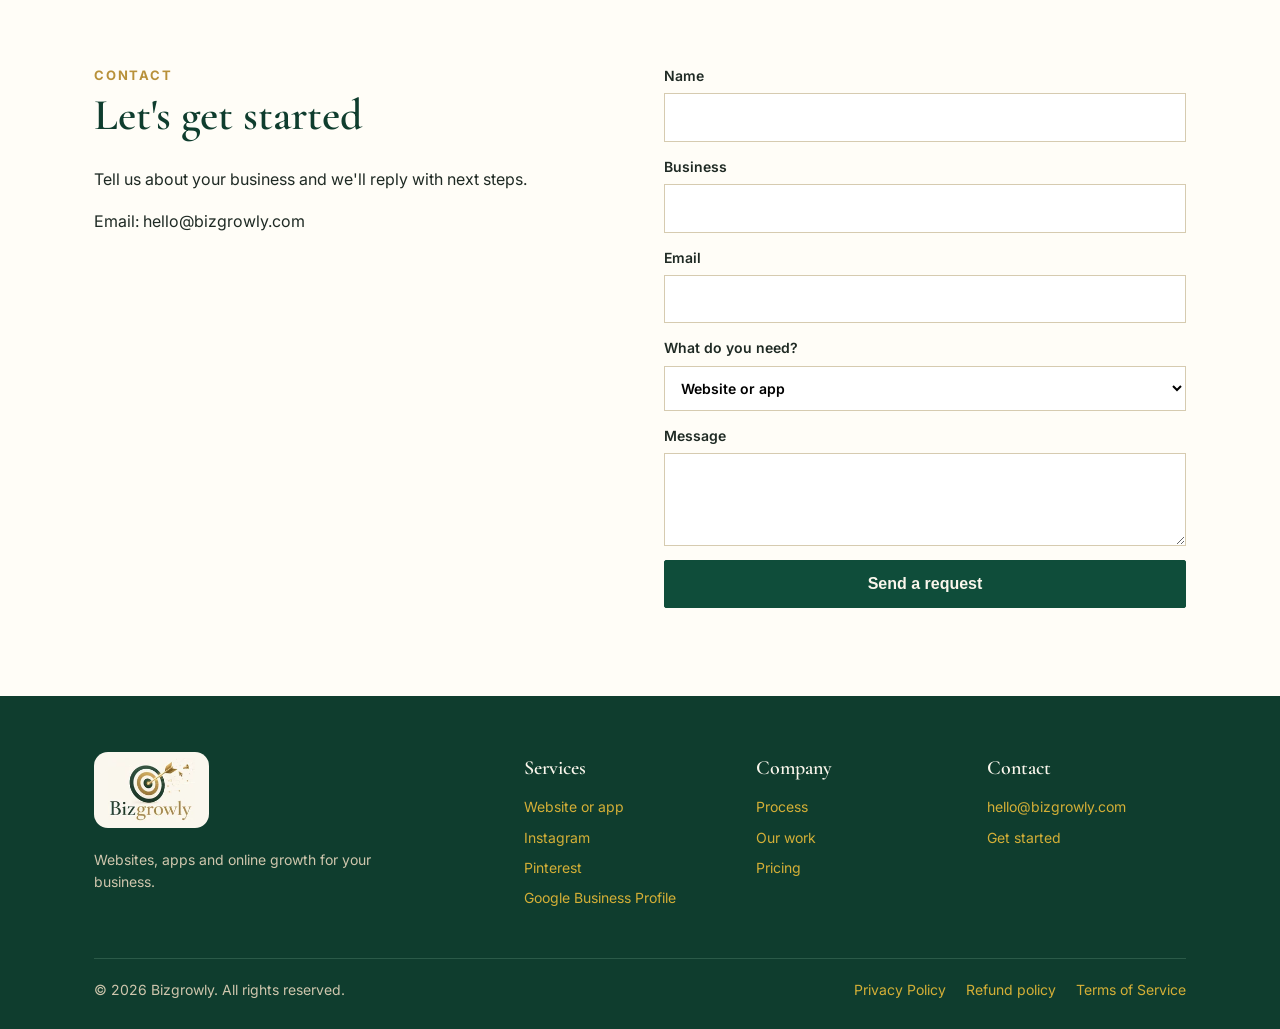
==== commit 549a9537: "Homepage: new headline, intro and Tresora links (en/ru/es/hy) New hero headline/subheadline, intro t" ====
--- a/index.html
+++ b/index.html
@@ -1,20 +1,20 @@
 <!DOCTYPE html>
 
-<html lang="en"><head><meta charset="utf-8"/><script async src="https://www.googletagmanager.com/gtag/js?id=G-X91LLTH92B"></script><script>window.dataLayer=window.dataLayer||[];function gtag(){dataLayer.push(arguments);}gtag('js',new Date());gtag('config','G-X91LLTH92B');</script><meta content="width=device-width,initial-scale=1" name="viewport"/><title data-i18n="i0">Bizgrowly — Digital marketing for growing businesses</title>
-<link href="style.css" rel="stylesheet"/><link href="https://fonts.googleapis.com/css2?family=Cormorant+Garamond:wght@500;600;700&amp;family=Inter:wght@400;600;700&amp;family=Noto+Sans+Armenian:wght@400;600&amp;family=Noto+Serif+Armenian:wght@500;600&amp;display=swap" rel="stylesheet"/><script src="i18n.js"></script><meta name="description" content="Bizgrowly builds websites and apps with hosting and integrations, grows brands with Instagram promotion, Pinterest articles and promotion, and Google Business Profile management."/><link rel="canonical" href="https://bizgrowly.com/"/><meta property="og:type" content="website"/><meta property="og:site_name" content="Bizgrowly"/><meta property="og:title" content="Bizgrowly — Digital marketing for growing businesses"/><meta property="og:description" content="Bizgrowly builds websites and apps with hosting and integrations, grows brands with Instagram promotion, Pinterest articles and promotion, and Google Business Profile management."/><meta property="og:url" content="https://bizgrowly.com/"/><meta property="og:image" content="https://bizgrowly.com/assets/og-image.png"/><meta property="og:image:width" content="1200"/><meta property="og:image:height" content="630"/><meta name="twitter:card" content="summary_large_image"/><meta name="twitter:title" content="Bizgrowly — Digital marketing for growing businesses"/><meta name="twitter:description" content="Bizgrowly builds websites and apps with hosting and integrations, grows brands with Instagram promotion, Pinterest articles and promotion, and Google Business Profile management."/><meta name="twitter:image" content="https://bizgrowly.com/assets/og-image.png"/><link rel="icon" href="/favicon.ico?v=2" sizes="any"/><link rel="icon" href="/favicon.png?v=2" sizes="32x32" type="image/png"/><link rel="apple-touch-icon" href="/apple-touch-icon.png?v=2"/><link rel="manifest" href="/site.webmanifest?v=2"/><meta name="theme-color" content="#0f3d2e"/><script type="application/ld+json">{"@context": "https://schema.org", "@type": ["Organization", "ProfessionalService"], "name": "Bizgrowly", "url": "https://bizgrowly.com/", "email": "hello@bizgrowly.com", "logo": "https://bizgrowly.com/apple-touch-icon.png", "image": "https://bizgrowly.com/assets/og-image.png", "description": "Bizgrowly builds websites and apps with hosting and integrations, grows brands with Instagram promotion, Pinterest articles and promotion, and Google Business Profile management.", "hasOfferCatalog": {"@type": "OfferCatalog", "name": "Bizgrowly services", "itemListElement": [{"@type": "Offer", "itemOffered": {"@type": "Service", "name": "Websites & apps with hosting and integrations"}}, {"@type": "Offer", "itemOffered": {"@type": "Service", "name": "Instagram promotion"}}, {"@type": "Offer", "itemOffered": {"@type": "Service", "name": "Pinterest articles & promotion"}}, {"@type": "Offer", "itemOffered": {"@type": "Service", "name": "Google Business Profile"}}]}}</script></head><body><div class="langbar"><div class="wrap"><button data-lang="en" lang="en">English</button><button data-lang="es" lang="es">Español</button><button data-lang="hy" lang="hy">Հայերեն</button><button data-lang="ru" lang="ru">Русский</button></div></div>
+<html lang="en"><head><meta charset="utf-8"/><script async src="https://www.googletagmanager.com/gtag/js?id=G-X91LLTH92B"></script><script>window.dataLayer=window.dataLayer||[];function gtag(){dataLayer.push(arguments);}gtag('js',new Date());gtag('config','G-X91LLTH92B');</script><meta content="width=device-width,initial-scale=1" name="viewport"/><title data-i18n="i0">Bizgrowly — We grow your business online</title>
+<link href="style.css" rel="stylesheet"/><link href="https://fonts.googleapis.com/css2?family=Cormorant+Garamond:wght@500;600;700&amp;family=Inter:wght@400;600;700&amp;family=Noto+Sans+Armenian:wght@400;600&amp;family=Noto+Serif+Armenian:wght@500;600&amp;display=swap" rel="stylesheet"/><script src="i18n.js"></script><meta name="description" content="Bizgrowly builds websites, promotes them in Google, runs social media and ads, and shows clear results every month. Get more customers online."/><link rel="canonical" href="https://bizgrowly.com/"/><meta property="og:type" content="website"/><meta property="og:site_name" content="Bizgrowly"/><meta property="og:title" content="Bizgrowly — We grow your business online"/><meta property="og:description" content="Bizgrowly builds websites, promotes them in Google, runs social media and ads, and shows clear results every month. Get more customers online."/><meta property="og:url" content="https://bizgrowly.com/"/><meta property="og:image" content="https://bizgrowly.com/assets/og-image.png"/><meta property="og:image:width" content="1200"/><meta property="og:image:height" content="630"/><meta name="twitter:card" content="summary_large_image"/><meta name="twitter:title" content="Bizgrowly — We grow your business online"/><meta name="twitter:description" content="Bizgrowly builds websites, promotes them in Google, runs social media and ads, and shows clear results every month. Get more customers online."/><meta name="twitter:image" content="https://bizgrowly.com/assets/og-image.png"/><link rel="icon" href="/favicon.ico?v=2" sizes="any"/><link rel="icon" href="/favicon.png?v=2" sizes="32x32" type="image/png"/><link rel="apple-touch-icon" href="/apple-touch-icon.png?v=2"/><link rel="manifest" href="/site.webmanifest?v=2"/><meta name="theme-color" content="#0f3d2e"/><script type="application/ld+json">{"@context": "https://schema.org", "@type": ["Organization", "ProfessionalService"], "name": "Bizgrowly", "url": "https://bizgrowly.com/", "email": "hello@bizgrowly.com", "logo": "https://bizgrowly.com/apple-touch-icon.png", "image": "https://bizgrowly.com/assets/og-image.png", "description": "Bizgrowly builds websites and apps with hosting and integrations, grows brands with Instagram promotion, Pinterest articles and promotion, and Google Business Profile management.", "hasOfferCatalog": {"@type": "OfferCatalog", "name": "Bizgrowly services", "itemListElement": [{"@type": "Offer", "itemOffered": {"@type": "Service", "name": "Websites & apps with hosting and integrations"}}, {"@type": "Offer", "itemOffered": {"@type": "Service", "name": "Instagram promotion"}}, {"@type": "Offer", "itemOffered": {"@type": "Service", "name": "Pinterest articles & promotion"}}, {"@type": "Offer", "itemOffered": {"@type": "Service", "name": "Google Business Profile"}}]}}</script></head><body><div class="langbar"><div class="wrap"><button data-lang="en" lang="en">English</button><button data-lang="es" lang="es">Español</button><button data-lang="hy" lang="hy">Հայերեն</button><button data-lang="ru" lang="ru">Русский</button></div></div>
 <header class="nav"><div class="wrap"><a class="logo" href="/"><picture><source srcset="/assets/logo.webp?v=2" type="image/webp"/><img src="/assets/logo.jpg?v=2" alt="Bizgrowly" width="164" height="120"/></picture></a>
 <button aria-label="Menu" class="burger" onclick="document.body.classList.toggle('open')"><i></i><i></i><i></i></button>
 <nav><a data-i18n="i1" href="#ai">What we do for you</a><a data-i18n="i2" href="#services">Services</a><a data-i18n="i3" href="#process">Process</a><a data-i18n="i4" href="#work">Our work</a><a data-i18n="i5" href="#pricing">Pricing</a><a class="btn sm" data-i18n="i6" href="#contact">Get started</a></nav></div></header>
 <section class="hero"><div class="wrap hgrid"><div class="htext"><p class="kicker" data-i18n="i7">Digital marketing agency</p>
-<h1 data-i18n="i8">Digital marketing for growing businesses</h1>
-<p class="sub" data-i18n="i9">More customers, more reviews and a stronger online presence — for businesses anywhere in the world.</p>
+<h1 data-i18n="i8">We grow your business online.</h1>
+<p class="sub" data-i18n="i9">Website, Google, social media and ads — one team that brings you customers and shows the results every month.</p>
 <div class="cta"><a class="btn" data-i18n="i10" href="#contact">Get started</a><a class="btn ghost" data-i18n="i11" href="#ai">See what we do for you</a></div>
 <ul class="pts"><li data-i18n="i12">Modern websites and apps</li><li data-i18n="i13">Google &amp; Instagram growth</li><li data-i18n="i14">Clear monthly reports</li></ul></div><aside aria-label="Sample dashboard" class="dash"><div class="dhead"><span class="dt" data-i18n="d0">Monthly report</span><span class="dlabel" data-i18n="d1">Sample dashboard — illustrative</span></div>
 <div class="dcards"><div><span data-i18n="d2">New customers</span><b class="sk"></b><em class="up">▲</em></div><div><span data-i18n="d3">Google reviews</span><b class="stars">★★★★★</b></div><div><span data-i18n="d4">Website visits</span><b class="sk"></b><em class="up">▲</em></div></div>
 <div class="chart"><span data-i18n="d5">Activity by week</span><svg preserveaspectratio="none" viewbox="0 0 300 90"><g fill="#e6dcc3"><rect height="30" width="22" x="10" y="60"></rect><rect height="42" width="22" x="46" y="48"></rect><rect height="38" width="22" x="82" y="52"></rect><rect height="55" width="22" x="118" y="35"></rect><rect height="50" width="22" x="154" y="40"></rect><rect height="64" width="22" x="190" y="26"></rect><rect height="72" width="22" x="226" y="18"></rect><rect height="80" width="22" x="262" y="10"></rect></g><polyline fill="none" points="21,64.0 57,56.0 93,57.599999999999994 129,44.0 165,46.4 201,36.0 237,30.4 273,22.4" stroke="#b8913a" stroke-width="2"></polyline></svg></div>
 <div class="sum"><div class="sh"><span data-i18n="d6">Weekly summary</span><span class="ok" data-i18n="d7">✓ Reviewed by our team</span></div><p data-i18n="d8">Review activity is steady. Suggested next step: post two new photos to your Google Business Profile this week.</p></div></aside></div></section>
 <section id="ai"><div class="wrap"><p class="kicker" data-i18n="i15">What we do for you</p><h2 data-i18n="i16">Practical work that saves you time</h2>
-<p class="lead" data-i18n="i17">We combine proven marketing with modern tools, including AI, so your business gets more done in less time.</p><div class="grid g4">
+<p class="lead" data-i18n="i17">Bizgrowly helps businesses get more customers online. We build websites, promote them in Google, create offers that sell, run your social media and ads, and track everything with clear analytics.</p><div class="grid g4">
 <div class="card"><svg fill="none" height="28" stroke="#0f4d3a" stroke-linecap="round" stroke-linejoin="round" stroke-width="1.6" viewbox="0 0 24 24" width="28"><rect height="12" rx="1" width="18" x="3" y="4"></rect><path d="M8 20h8M12 16v4"></path></svg><h3 data-i18n="i18">A website that works for you</h3><p data-i18n="i19">Fast, modern websites and apps — launched and connected to payments, booking, analytics and everything else your business runs on.</p></div>
 <div class="card"><svg fill="none" height="28" stroke="#0f4d3a" stroke-linecap="round" stroke-linejoin="round" stroke-width="1.6" viewbox="0 0 24 24" width="28"><rect height="16" rx="4" width="16" x="4" y="4"></rect><circle cx="12" cy="12" r="3.5"></circle><path d="M16.5 7.5h.01"></path></svg><h3 data-i18n="i20">Grow on Instagram</h3><p data-i18n="i21">A professional business account and consistent content that builds a loyal following.</p></div>
 <div class="card"><svg fill="none" height="28" stroke="#0f4d3a" stroke-linecap="round" stroke-linejoin="round" stroke-width="1.6" viewbox="0 0 24 24" width="28"><circle cx="12" cy="10" r="7"></circle><path d="M11 8.5c.5-1.5 4-1.5 3.5 1.5-.3 2-2.5 2.5-3 1.5M11.5 11l-2 9"></path></svg><h3 data-i18n="i22">Reach new audiences on Pinterest</h3><p data-i18n="i23">Helpful articles and eye-catching pins that keep bringing new visitors to your business.</p></div>
@@ -31,9 +31,9 @@
 <div><span class="num" data-i18n="i48">03</span><h3 data-i18n="i49">Launch</h3><p data-i18n="i50">We set up and publish, with your approval.</p></div>
 <div><span class="num" data-i18n="i51">04</span><h3 data-i18n="i52">Report monthly</h3><p data-i18n="i53">Plain-language report of what we did and what's next.</p></div></div>
 </div></section>
-<section class="alt" id="work"><div class="wrap"><p class="kicker" data-i18n="i58">Our own work</p><h2 data-i18n="i59">TRESORA — tresoragift.com</h2><p class="lead" data-i18n="i60">Our own brand, where we build and test the same methods we use for clients.</p><div class="grid g3">
+<section class="alt" id="work"><div class="wrap"><p class="kicker" data-i18n="i58">Our own work</p><h2 data-i18n="i59">TRESORA — tresoragift.com</h2><p class="lead" data-i18n="i60">The Tresora gift store is built and promoted by our team: the website, Google, Instagram and Pinterest.</p><div class="grid g3">
 <div class="card"><h3 data-i18n="i61">Website</h3><p data-i18n="i62">Design and build of the store site.</p></div><div class="card"><h3 data-i18n="i63">Blog</h3><p data-i18n="i64">Regular articles, written and edited by our team.</p></div><div class="card"><h3 data-i18n="i65">Google Business Profile</h3><p data-i18n="i66">Profile setup, posts and review replies.</p></div></div>
-<p><a class="btn ghost" data-i18n="i67" href="https://tresoragift.com" rel="noopener" target="_blank">Visit tresoragift.com</a></p></div></section>
+<p class="cta"><a class="btn ghost" data-i18n="i67" href="https://tresoragift.com" rel="noopener" target="_blank">Visit tresoragift.com</a><a class="btn ghost" href="https://www.instagram.com/tresora.gift/" rel="noopener" target="_blank">Instagram @tresora.gift</a><a class="btn ghost" href="https://www.pinterest.com/TRESORAgift/" rel="noopener" target="_blank">Pinterest TRESORAgift</a></p></div></section>
 <section id="pricing"><div class="wrap"><p class="kicker" data-i18n="i68">Pricing</p><h2 data-i18n="i69">Simple, flexible pricing</h2><div class="plans">
 <div class="plan feat"><h3 data-i18n="pl1t">Basic</h3><div class="price" data-i18n="pl1p">Free</div><p data-i18n="pl1d">Free market analysis and a growth plan.</p><ul><li data-i18n="pl1b1">Market analysis of your business</li><li data-i18n="pl1b2">Recommendations to grow</li></ul><a class="btn" data-i18n="pl1c" href="#contact">Get started</a></div>
 <div class="plan"><h3 data-i18n="pl2t">Standard</h3><div class="price" data-i18n="pl2p">from $200<small>/mo</small></div><p data-i18n="pl2d">Ongoing website and content care.</p><ul><li data-i18n="pl2b1">Full website management</li><li data-i18n="pl2b2">Articles to promote your site</li><li data-i18n="pl2b3">Monthly report &amp; statistics</li></ul><a class="btn ghost" data-i18n="pl2c" href="#contact">Get started</a></div>
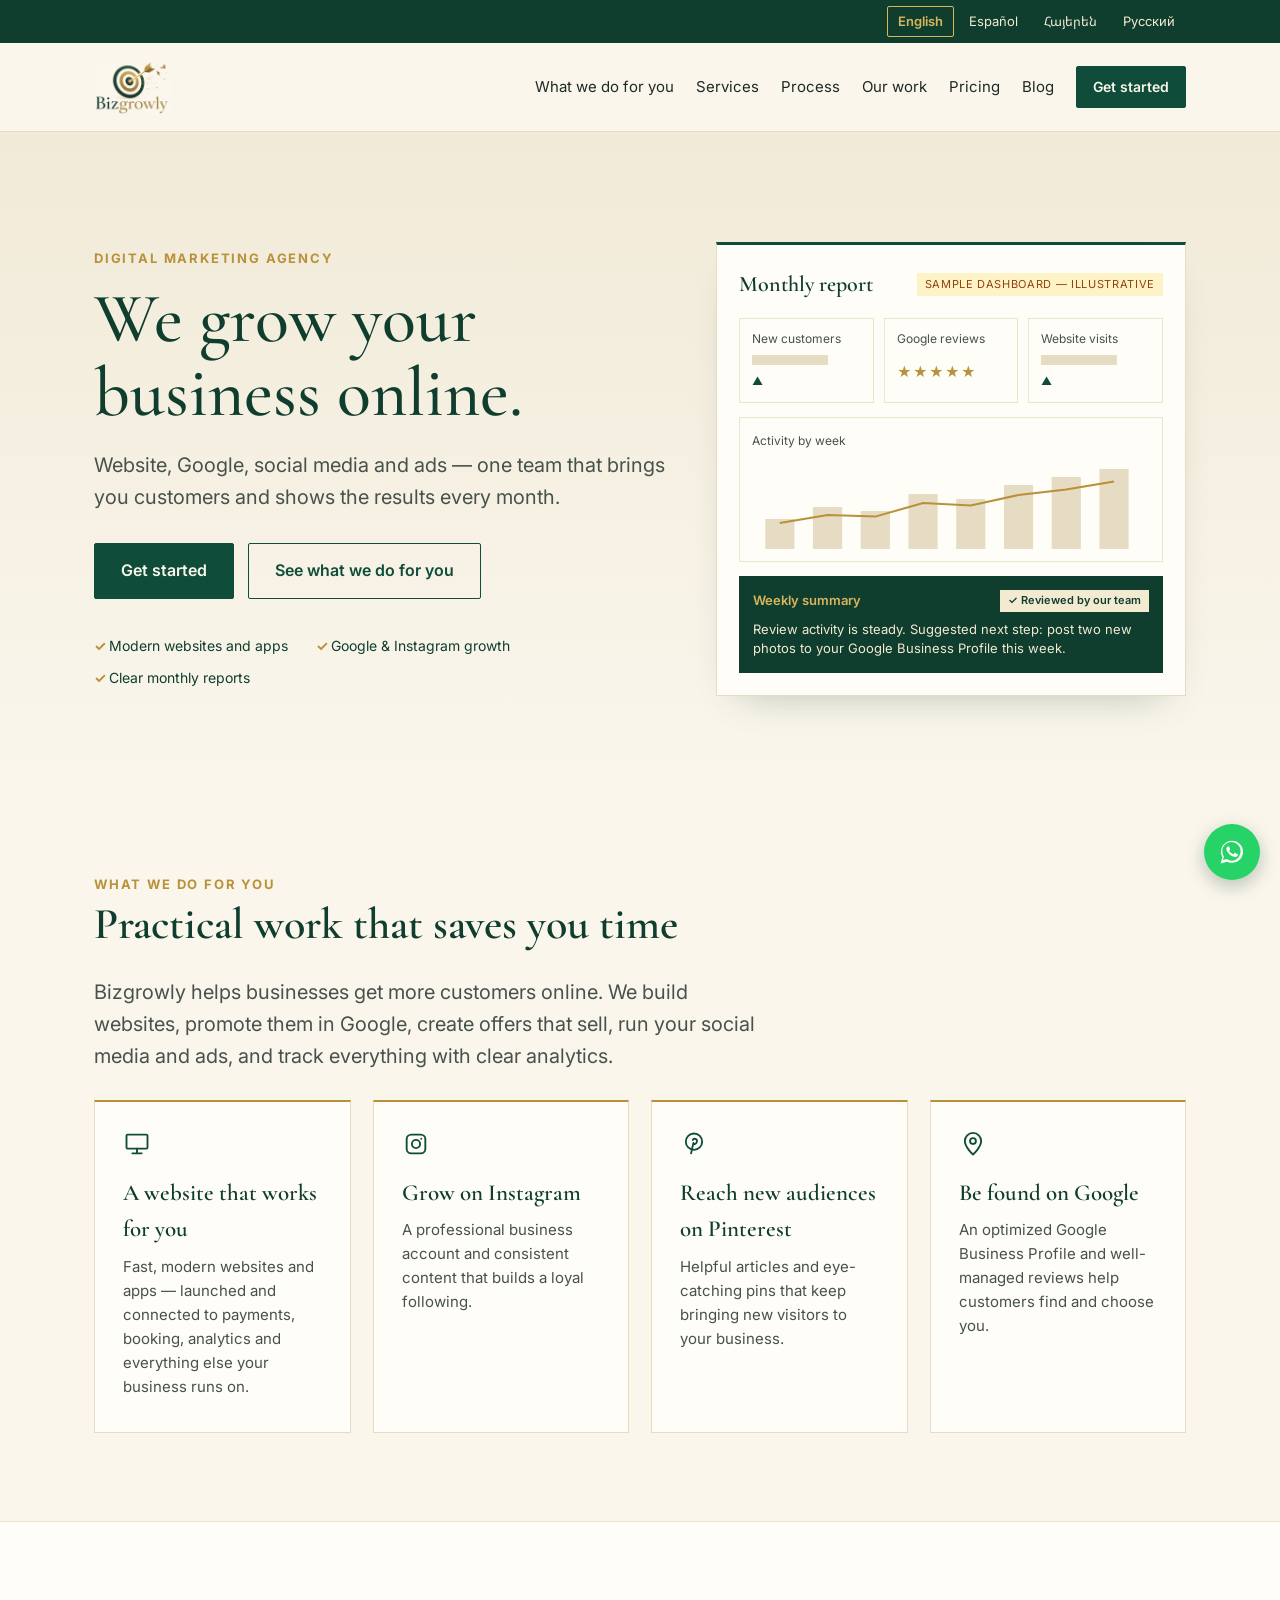
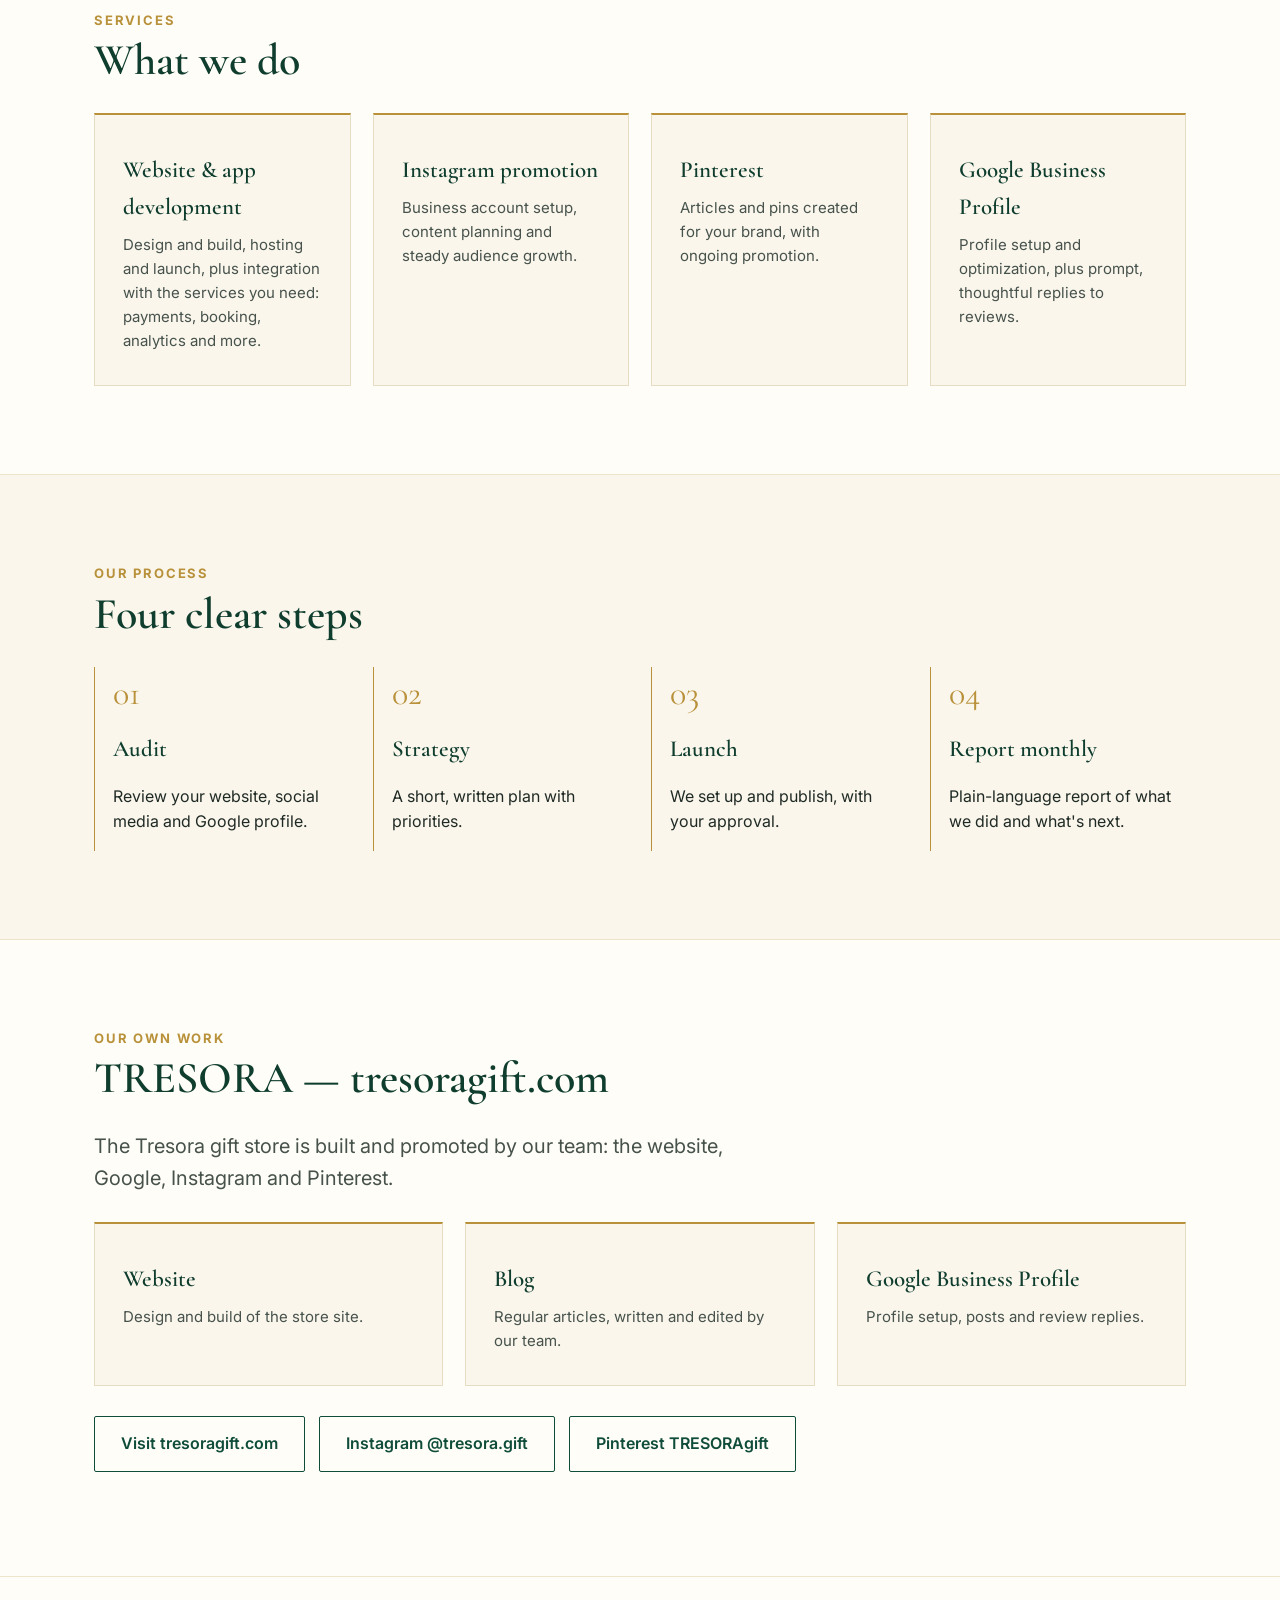
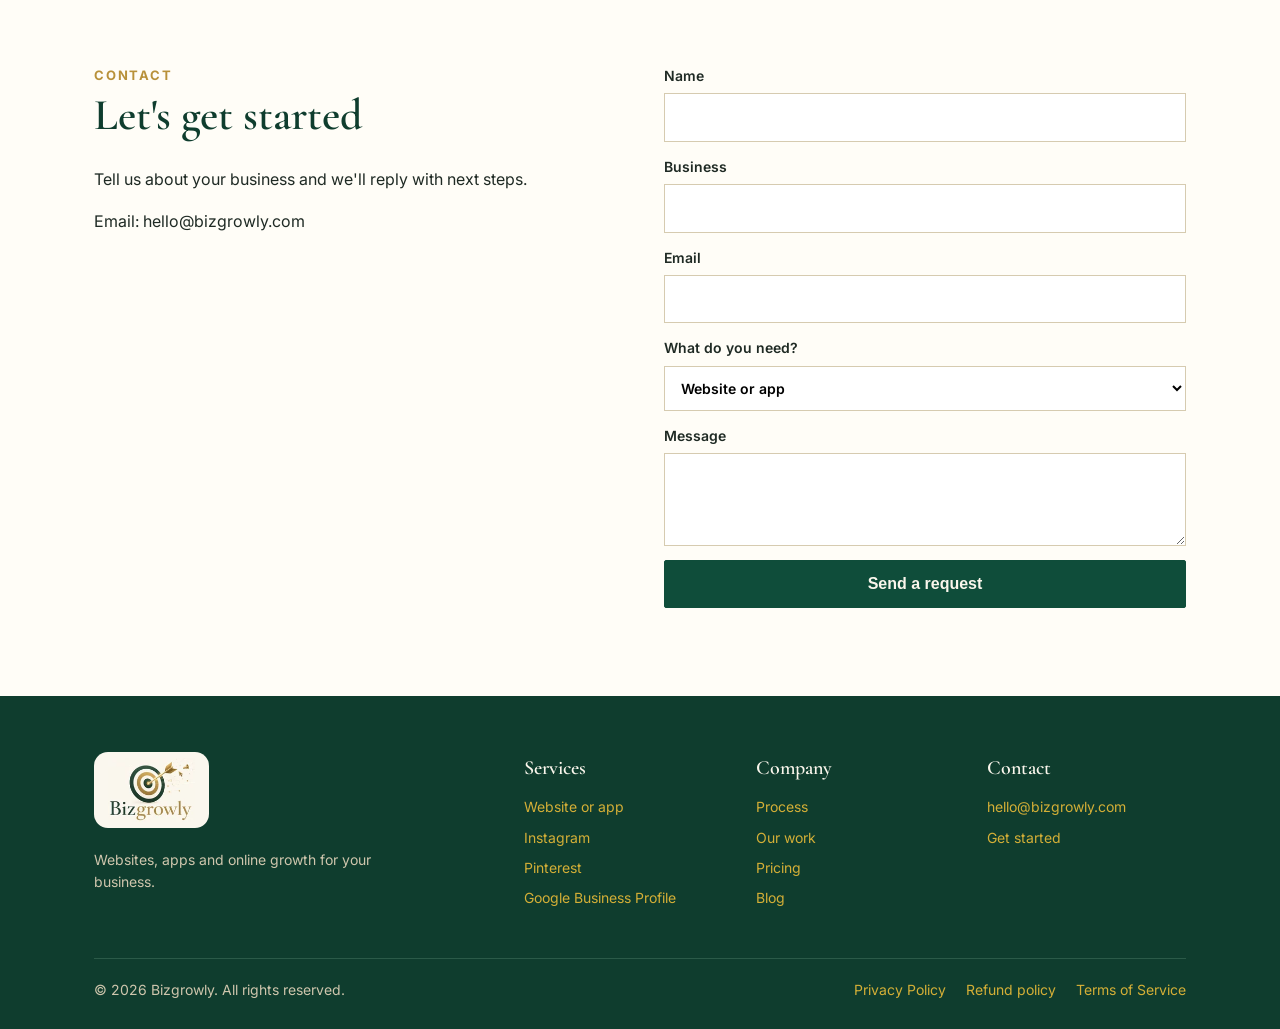
==== commit bc9773c5: "Add blog section and first article: Google Business Profile checklist" ====
--- a/index.html
+++ b/index.html
@@ -4,7 +4,7 @@
 <link href="style.css" rel="stylesheet"/><link href="https://fonts.googleapis.com/css2?family=Cormorant+Garamond:wght@500;600;700&amp;family=Inter:wght@400;600;700&amp;family=Noto+Sans+Armenian:wght@400;600&amp;family=Noto+Serif+Armenian:wght@500;600&amp;display=swap" rel="stylesheet"/><script src="i18n.js"></script><meta name="description" content="Bizgrowly builds websites, promotes them in Google, runs social media and ads, and shows clear results every month. Get more customers online."/><link rel="canonical" href="https://bizgrowly.com/"/><meta property="og:type" content="website"/><meta property="og:site_name" content="Bizgrowly"/><meta property="og:title" content="Bizgrowly — We grow your business online"/><meta property="og:description" content="Bizgrowly builds websites, promotes them in Google, runs social media and ads, and shows clear results every month. Get more customers online."/><meta property="og:url" content="https://bizgrowly.com/"/><meta property="og:image" content="https://bizgrowly.com/assets/og-image.png"/><meta property="og:image:width" content="1200"/><meta property="og:image:height" content="630"/><meta name="twitter:card" content="summary_large_image"/><meta name="twitter:title" content="Bizgrowly — We grow your business online"/><meta name="twitter:description" content="Bizgrowly builds websites, promotes them in Google, runs social media and ads, and shows clear results every month. Get more customers online."/><meta name="twitter:image" content="https://bizgrowly.com/assets/og-image.png"/><link rel="icon" href="/favicon.ico?v=2" sizes="any"/><link rel="icon" href="/favicon.png?v=2" sizes="32x32" type="image/png"/><link rel="apple-touch-icon" href="/apple-touch-icon.png?v=2"/><link rel="manifest" href="/site.webmanifest?v=2"/><meta name="theme-color" content="#0f3d2e"/><script type="application/ld+json">{"@context": "https://schema.org", "@type": ["Organization", "ProfessionalService"], "name": "Bizgrowly", "url": "https://bizgrowly.com/", "email": "hello@bizgrowly.com", "logo": "https://bizgrowly.com/apple-touch-icon.png", "image": "https://bizgrowly.com/assets/og-image.png", "description": "Bizgrowly builds websites and apps with hosting and integrations, grows brands with Instagram promotion, Pinterest articles and promotion, and Google Business Profile management.", "hasOfferCatalog": {"@type": "OfferCatalog", "name": "Bizgrowly services", "itemListElement": [{"@type": "Offer", "itemOffered": {"@type": "Service", "name": "Websites & apps with hosting and integrations"}}, {"@type": "Offer", "itemOffered": {"@type": "Service", "name": "Instagram promotion"}}, {"@type": "Offer", "itemOffered": {"@type": "Service", "name": "Pinterest articles & promotion"}}, {"@type": "Offer", "itemOffered": {"@type": "Service", "name": "Google Business Profile"}}]}}</script></head><body><div class="langbar"><div class="wrap"><button data-lang="en" lang="en">English</button><button data-lang="es" lang="es">Español</button><button data-lang="hy" lang="hy">Հայերեն</button><button data-lang="ru" lang="ru">Русский</button></div></div>
 <header class="nav"><div class="wrap"><a class="logo" href="/"><picture><source srcset="/assets/logo.webp?v=2" type="image/webp"/><img src="/assets/logo.jpg?v=2" alt="Bizgrowly" width="164" height="120"/></picture></a>
 <button aria-label="Menu" class="burger" onclick="document.body.classList.toggle('open')"><i></i><i></i><i></i></button>
-<nav><a data-i18n="i1" href="#ai">What we do for you</a><a data-i18n="i2" href="#services">Services</a><a data-i18n="i3" href="#process">Process</a><a data-i18n="i4" href="#work">Our work</a><a data-i18n="i5" href="#pricing">Pricing</a><a class="btn sm" data-i18n="i6" href="#contact">Get started</a></nav></div></header>
+<nav><a data-i18n="i1" href="#ai">What we do for you</a><a data-i18n="i2" href="#services">Services</a><a data-i18n="i3" href="#process">Process</a><a data-i18n="i4" href="#work">Our work</a><a data-i18n="i5" href="#pricing">Pricing</a><a data-i18n="b1" href="/blog/">Blog</a><a class="btn sm" data-i18n="i6" href="#contact">Get started</a></nav></div></header>
 <section class="hero"><div class="wrap hgrid"><div class="htext"><p class="kicker" data-i18n="i7">Digital marketing agency</p>
 <h1 data-i18n="i8">We grow your business online.</h1>
 <p class="sub" data-i18n="i9">Website, Google, social media and ads — one team that brings you customers and shows the results every month.</p>
@@ -46,5 +46,5 @@
 <div><form id="lead" action="https://api.web3forms.com/submit" method="POST"><input type="text" name="botcheck" style="display:none" tabindex="-1" autocomplete="off"/><label><span data-i18n="i93">Name</span><input name="name" required=""/></label><label><span data-i18n="i94">Business</span><input name="business" required=""/></label><label><span data-i18n="i95">Email</span><input type="email" name="email" required=""/></label><label><span data-i18n="i96">What do you need?</span><select name="service"><option data-i18n="i97">Website or app</option><option data-i18n="i98">Instagram</option><option data-i18n="i99">Pinterest</option><option data-i18n="i100">Google Business Profile</option></select></label><label><span data-i18n="i102">Message</span><textarea name="message" rows="3"></textarea></label><button class="btn" data-i18n="i103">Send a request</button></form>
 <p class="note" data-i18n="i104" hidden="" id="thanks">Thank you — we'll be in touch soon.</p>
 <p class="note" data-i18n="i107" hidden="" id="formerr">Sorry, your request could not be sent. Please try again or email us at hello@bizgrowly.com.</p></div></div></section>
-<footer class="site-foot"><div class="wrap"><div class="sf-top"><div class="sf-brand"><a class="sf-logo" href="/"><img src="/assets/logo.webp?v=2" alt="Bizgrowly" width="164" height="120" loading="lazy"/></a><p data-i18n="f4">Websites, apps and online growth for your business.</p></div><div class="sf-col"><h3 data-i18n="f5">Services</h3><a href="/#services" data-i18n="i97">Website or app</a><a href="/#services" data-i18n="i98">Instagram</a><a href="/#services" data-i18n="i99">Pinterest</a><a href="/#services" data-i18n="i100">Google Business Profile</a></div><div class="sf-col"><h3 data-i18n="f6">Company</h3><a href="/#process" data-i18n="i3">Process</a><a href="/#work" data-i18n="i4">Our work</a><a href="/#pricing" data-i18n="i5">Pricing</a></div><div class="sf-col"><h3 data-i18n="f8">Contact</h3><a href="mailto:hello@bizgrowly.com">hello@bizgrowly.com</a><a href="/#contact" data-i18n="i6">Get started</a></div></div><div class="sf-bottom"><p data-i18n="f1">© 2026 Bizgrowly. All rights reserved.</p><p class="sf-policies"><a data-i18n="f2" href="/privacy.html">Privacy Policy</a><a data-i18n="f7" href="/refund.html">Refund policy</a><a data-i18n="f3" href="/terms.html">Terms of Service</a></p></div></div></footer>
+<footer class="site-foot"><div class="wrap"><div class="sf-top"><div class="sf-brand"><a class="sf-logo" href="/"><img src="/assets/logo.webp?v=2" alt="Bizgrowly" width="164" height="120" loading="lazy"/></a><p data-i18n="f4">Websites, apps and online growth for your business.</p></div><div class="sf-col"><h3 data-i18n="f5">Services</h3><a href="/#services" data-i18n="i97">Website or app</a><a href="/#services" data-i18n="i98">Instagram</a><a href="/#services" data-i18n="i99">Pinterest</a><a href="/#services" data-i18n="i100">Google Business Profile</a></div><div class="sf-col"><h3 data-i18n="f6">Company</h3><a href="/#process" data-i18n="i3">Process</a><a href="/#work" data-i18n="i4">Our work</a><a href="/#pricing" data-i18n="i5">Pricing</a><a href="/blog/" data-i18n="b1">Blog</a></div><div class="sf-col"><h3 data-i18n="f8">Contact</h3><a href="mailto:hello@bizgrowly.com">hello@bizgrowly.com</a><a href="/#contact" data-i18n="i6">Get started</a></div></div><div class="sf-bottom"><p data-i18n="f1">© 2026 Bizgrowly. All rights reserved.</p><p class="sf-policies"><a data-i18n="f2" href="/privacy.html">Privacy Policy</a><a data-i18n="f7" href="/refund.html">Refund policy</a><a data-i18n="f3" href="/terms.html">Terms of Service</a></p></div></div></footer>
 <script>document.getElementById('lead').addEventListener('submit',async e=>{e.preventDefault();const f=e.target,b=f.querySelector('button'),err=document.getElementById('formerr');err.hidden=true;b.disabled=true;const d=new FormData(f);d.append('access_key','e6ab603d-353d-4473-8d6c-ac8eb48db0bb');d.append('subject','New request from bizgrowly.com');d.append('from_name','Bizgrowly website');try{const r=await fetch('https://api.web3forms.com/submit',{method:'POST',headers:{Accept:'application/json'},body:d});const j=await r.json().catch(()=>({}));if(!r.ok||String(j.success)!=='true')throw 0;f.hidden=true;document.getElementById('thanks').hidden=false;if(typeof gtag==='function')gtag('event','generate_lead',{form:'contact'})}catch(x){err.hidden=false}finally{b.disabled=false}});(function(){const V=['ai','services','process','work','pricing','contact'];const secs=[...document.querySelectorAll('main section, body > section')];function show(){const h=location.hash.slice(1);const v=V.includes(h)?h:'home';document.body.dataset.view=v;secs.forEach(s=>{const vis=v==='home'?s.id!=='pricing':s.id===v;s.classList.toggle('view-hidden',!vis)});document.querySelectorAll('.nav nav a').forEach(a=>{const on=a.getAttribute('href')==='#'+v;a.classList.toggle('active',on);if(on)a.setAttribute('aria-current','page');else a.removeAttribute('aria-current')});document.body.classList.remove('open');window.scrollTo(0,0)}window.addEventListener('hashchange',show);document.addEventListener('click',e=>{const a=e.target.closest('a[href]');if(!a)return;const u=new URL(a.href,location.href);if(u.pathname===location.pathname&&u.hash&&u.hash===location.hash){e.preventDefault();show()}else document.body.classList.remove('open')});const lg=document.querySelector('.nav .logo');if(lg)lg.addEventListener('click',e=>{e.preventDefault();if(location.hash){history.pushState(null,'',location.pathname+location.search);}show()});show()})()</script><a class="wa-fab" href="https://wa.me/13235214972" target="_blank" rel="noopener" aria-label="WhatsApp" title="WhatsApp"><svg viewBox="0 0 32 32" width="28" height="28" aria-hidden="true"><path fill="#fff" d="M16.04 3C9.08 3 3.44 8.64 3.44 15.6c0 2.2.58 4.34 1.68 6.22L3 29l7.36-1.92A12.5 12.5 0 0 0 16.04 28.2c6.96 0 12.6-5.64 12.6-12.6S23 3 16.04 3zm0 22.9c-2 0-3.96-.54-5.66-1.56l-.4-.24-4.36 1.14 1.16-4.24-.26-.44a10.4 10.4 0 0 1-1.6-5.56c0-5.76 4.7-10.46 10.46-10.46s10.46 4.7 10.46 10.46-4.7 10.9-9.8 10.9zm5.74-7.84c-.32-.16-1.86-.92-2.16-1.02-.28-.1-.5-.16-.7.16-.22.32-.82 1.02-1 1.22-.18.22-.36.24-.68.08-.32-.16-1.34-.5-2.56-1.58-.94-.84-1.58-1.88-1.76-2.2-.18-.32-.02-.5.14-.66.14-.14.32-.36.48-.54.16-.18.22-.32.32-.52.1-.22.06-.4-.02-.56-.08-.16-.7-1.7-.96-2.32-.26-.62-.5-.52-.7-.54h-.6c-.22 0-.56.08-.86.4-.3.32-1.12 1.1-1.12 2.68s1.16 3.12 1.32 3.34c.16.22 2.26 3.46 5.48 4.86 2.1.9 2.92.98 3.96.82.64-.1 1.86-.76 2.12-1.5.26-.74.26-1.38.18-1.5-.08-.14-.28-.22-.6-.38z"/></svg></a></body></html>
--- a/style.css
+++ b/style.css
@@ -60,3 +60,5 @@
 .wa-fab:hover{transform:scale(1.06);box-shadow:0 8px 22px rgba(15,61,46,.36);text-decoration:none}
 .wa-fab svg{display:block}
 @media(max-width:760px){.wa-fab{right:16px;bottom:16px;width:52px;height:52px}}
+
+.article .wrap,.blog-index .wrap{max-width:780px}.article h2{margin-top:1.4em}.article li{margin:.3em 0}.article .kicker a{color:#b8913a}.posts{display:grid;gap:22px;margin-top:28px}.post-card{padding:28px;background:#fffdf7;border:1px solid #e6dcc3;border-top:2px solid #b8913a}.post-card h2{font-size:clamp(24px,3vw,32px);margin:.2em 0 .4em}.post-card p{color:#46524b;margin:.3em 0}.post-card .more{color:#0f4d3a;font-weight:600}.article .cta-box{margin-top:40px;padding:26px 30px;border:1px solid #0f4d3a;background:#fffdf7}
